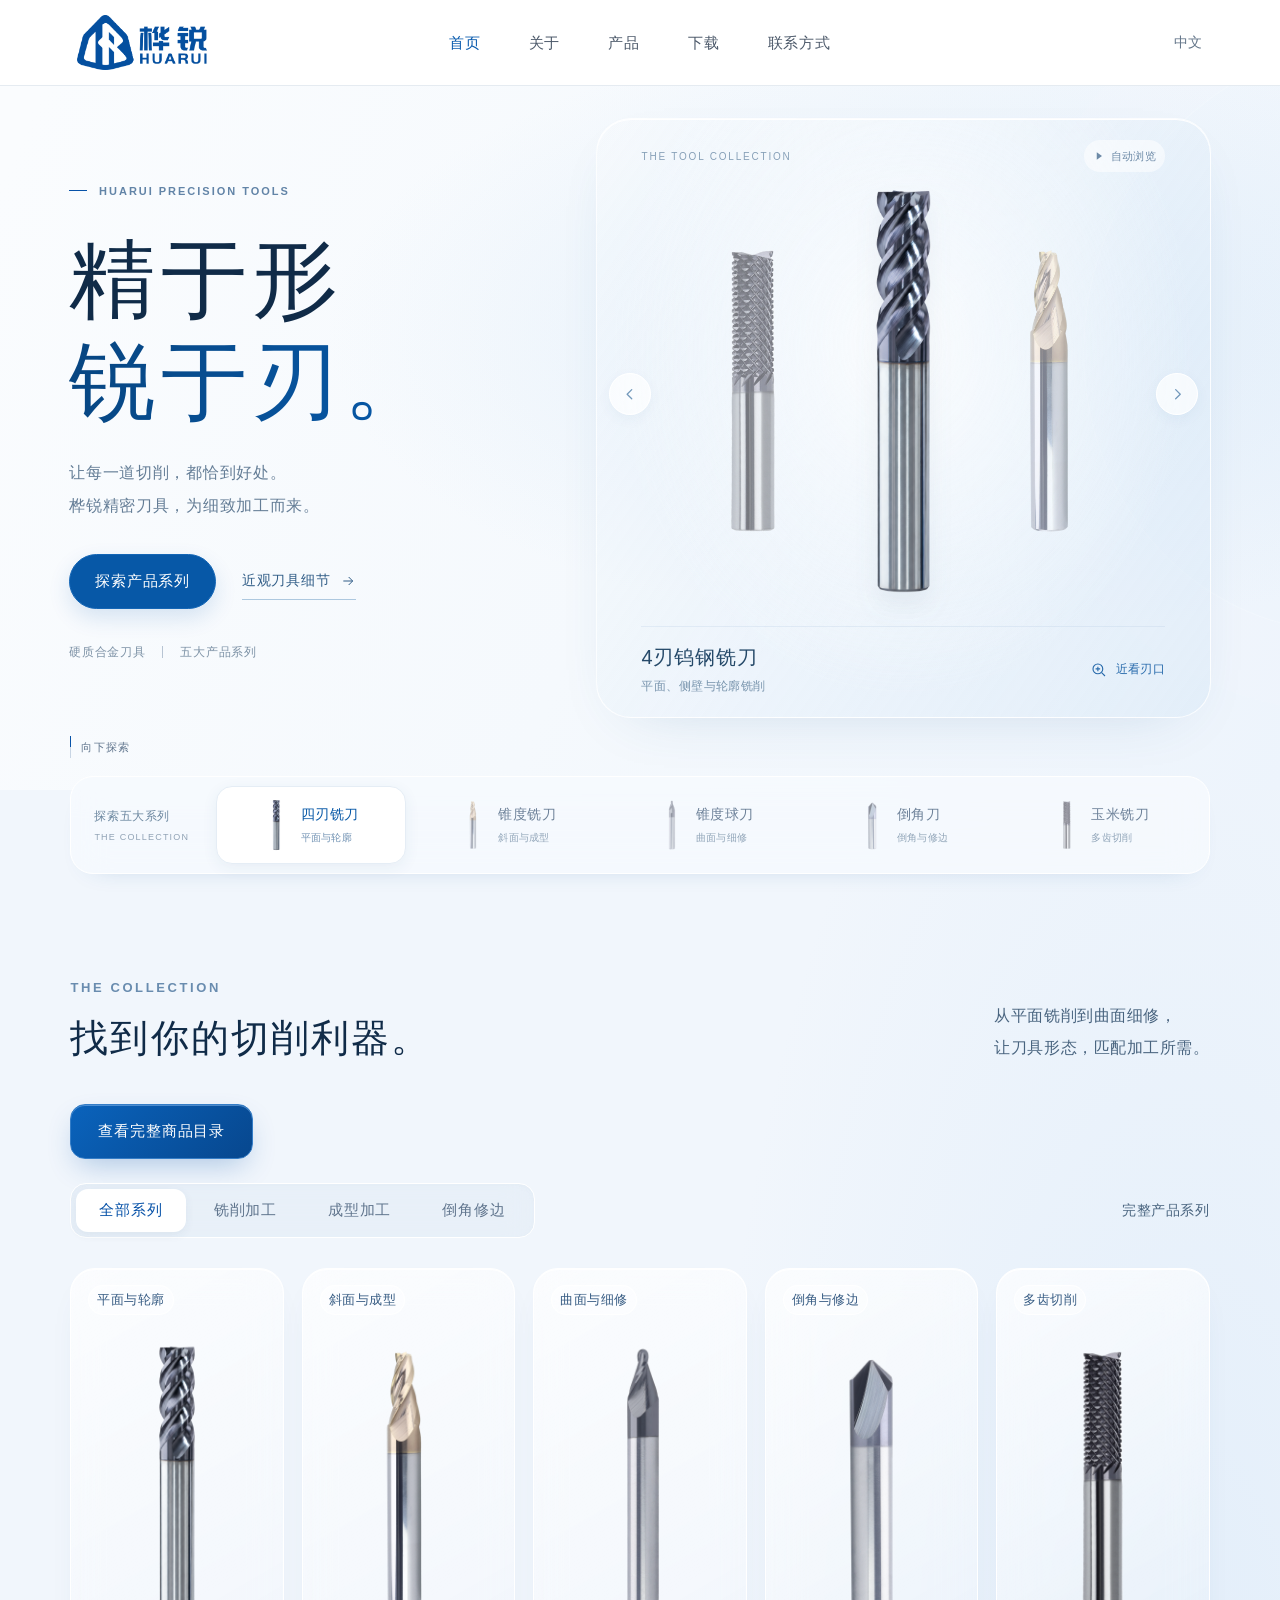
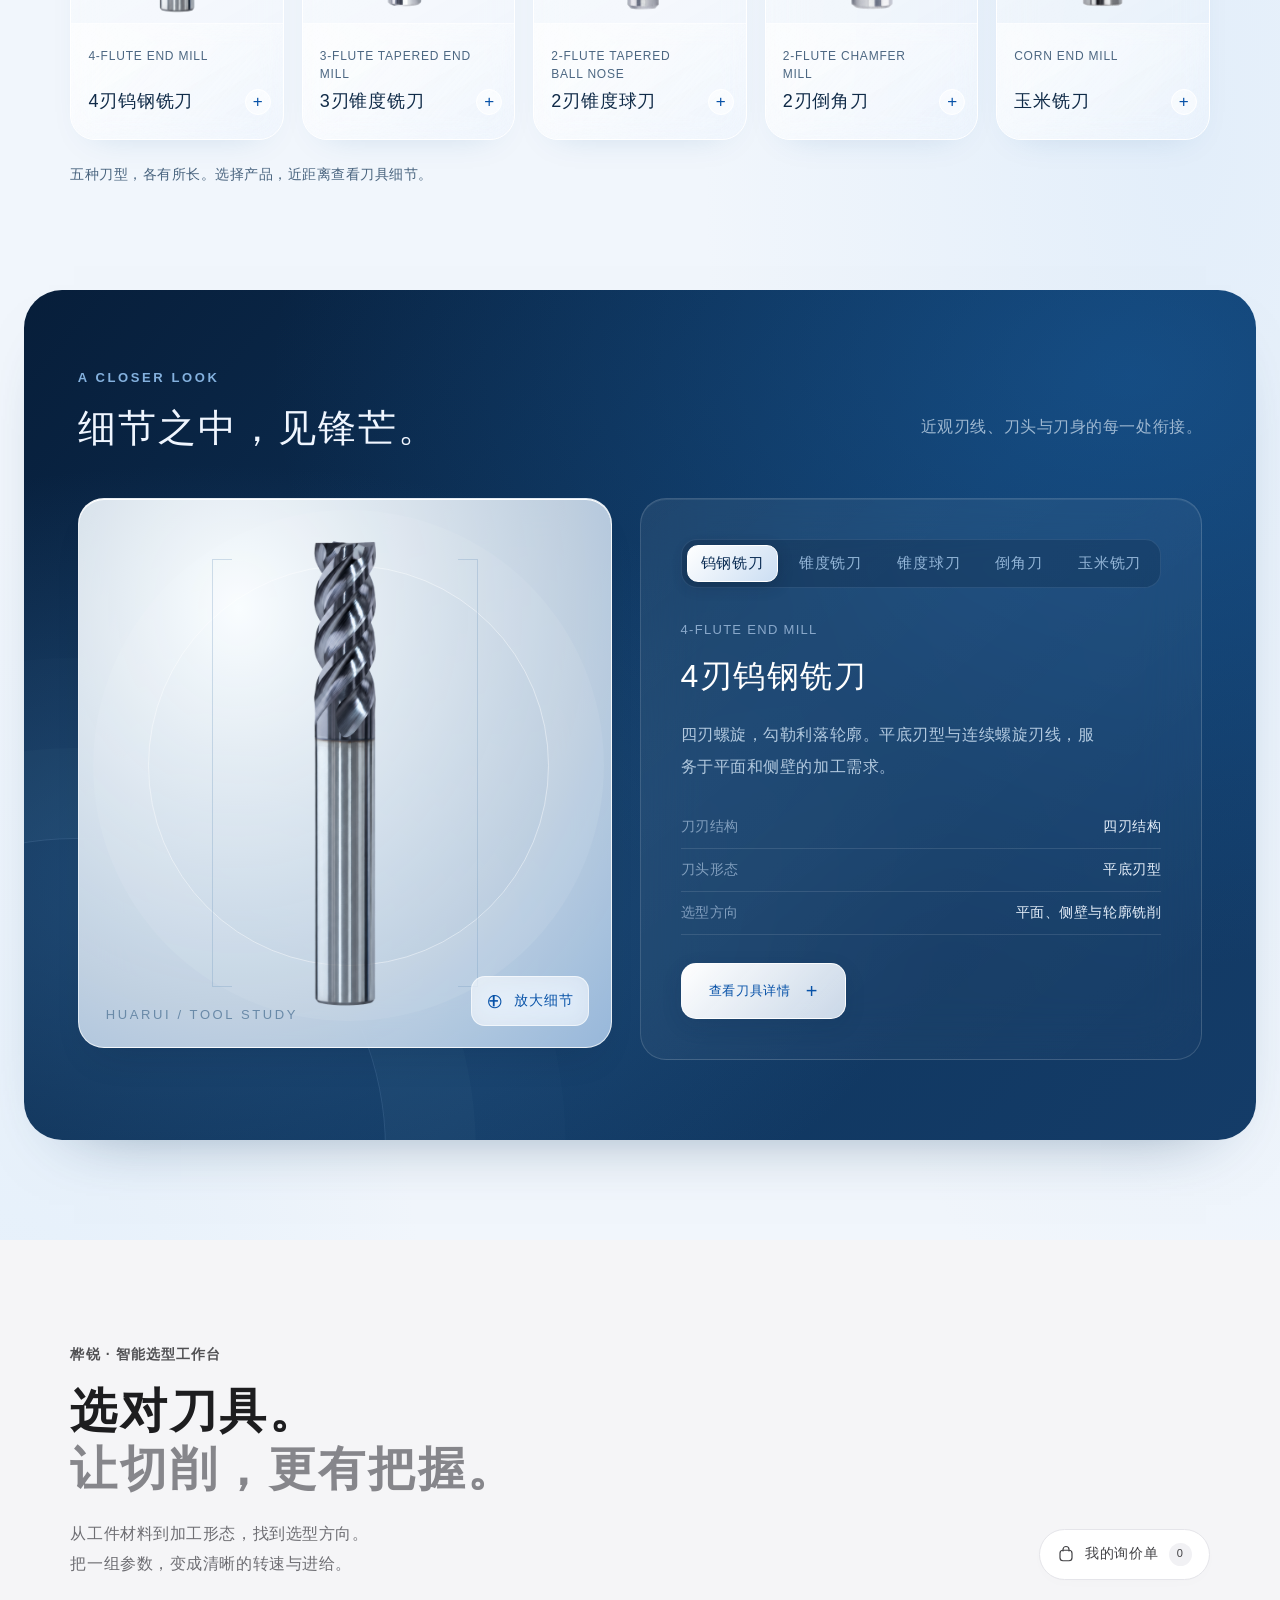
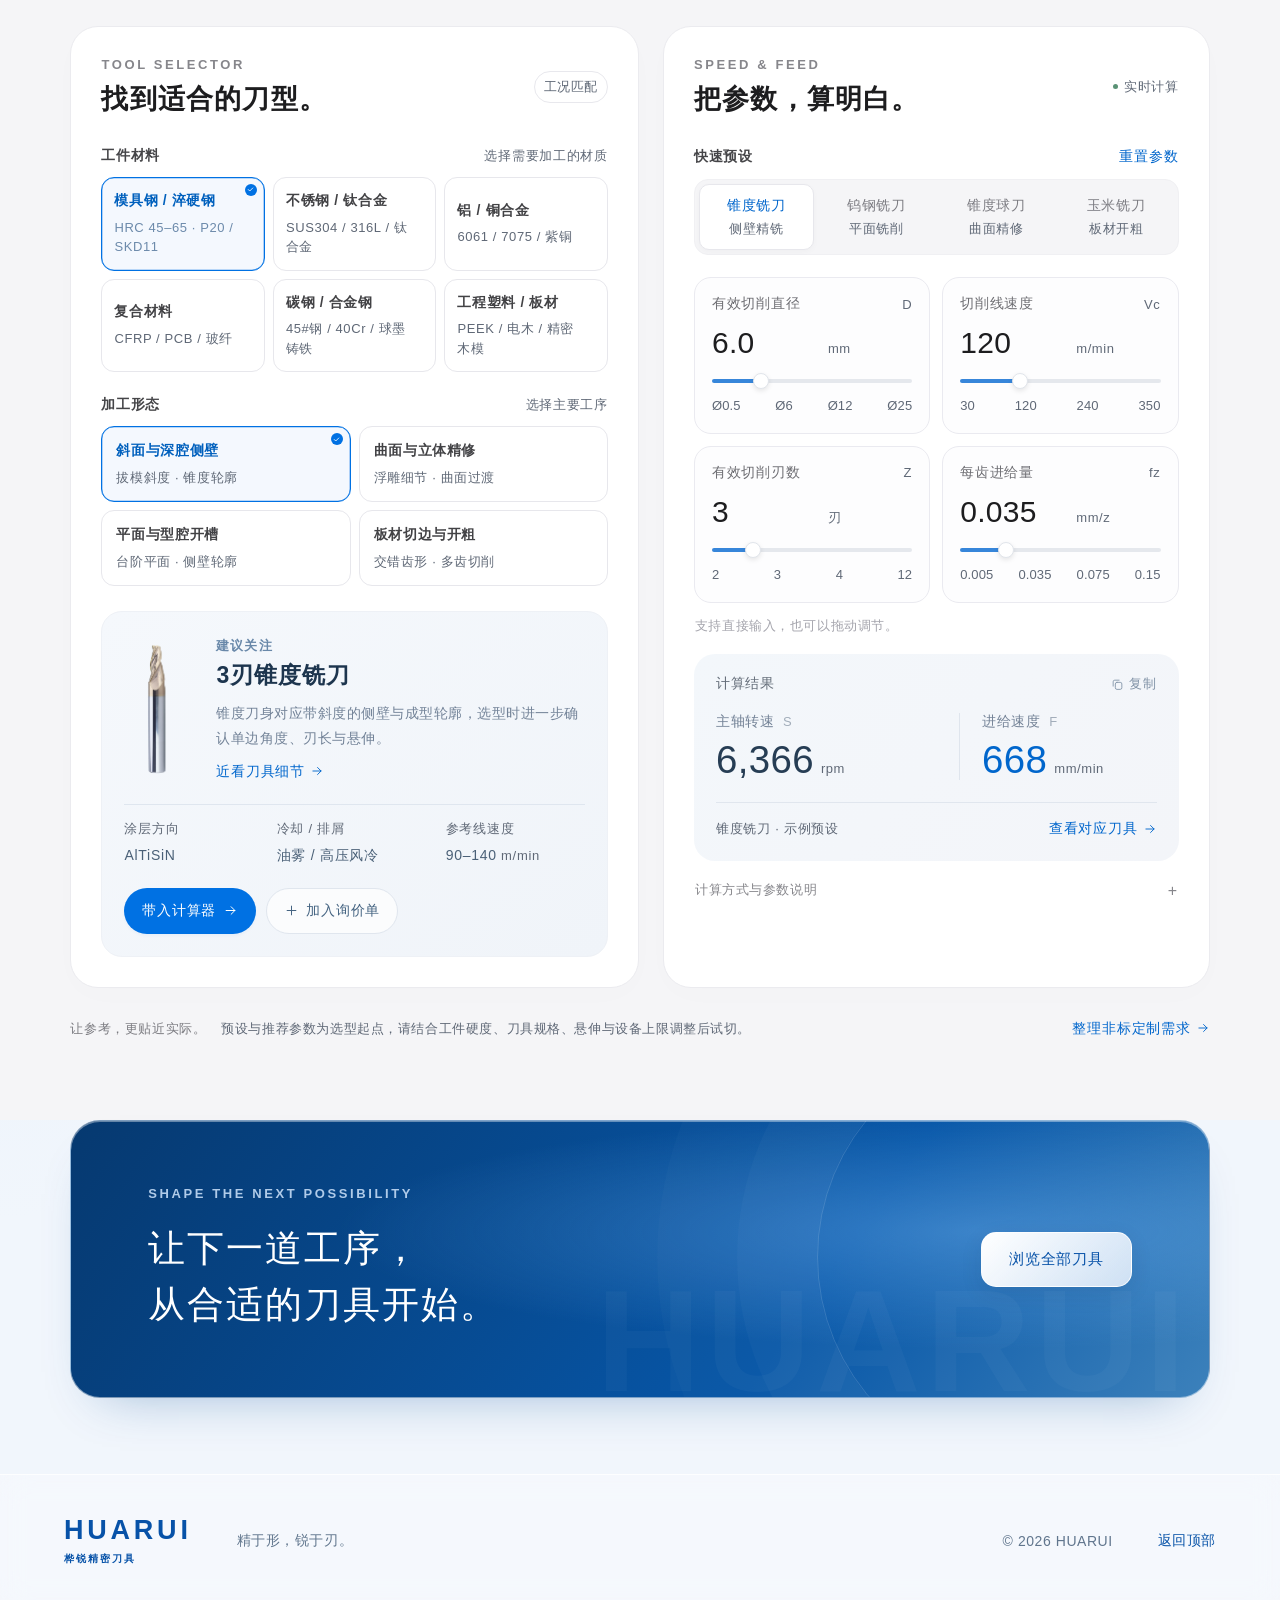
==== index.html @ 0bf03697 "Restore catalog navigation and use Huarui favicon" ====
<!doctype html>
<html lang="zh-CN">
<head>
<meta charset="UTF-8"><meta name="viewport" content="width=device-width,initial-scale=1">
<meta name="description" content="桦锐 HUARUI 精密刀具，探索4刃钨钢铣刀、3刃锥度铣刀、2刃锥度球刀、2刃倒角刀与玉米铣刀。">
<meta name="theme-color" content="#074e9e"><title>桦锐 HUARUI · 精于形，锐于刃</title>
<link rel="icon" type="image/svg+xml" href="assets/huarui-mark.svg">
<link rel="stylesheet" href="styles.css">
<link rel="stylesheet" href="glass.css">
<link rel="stylesheet" href="workbench.css">
<link rel="stylesheet" href="interaction.css">
<link rel="stylesheet" href="typography.css">
<link rel="stylesheet" href="hero-carousel.css">
<link rel="stylesheet" href="home-refinement.css">
</head>
<body>
<div class="reading-progress" aria-hidden="true"></div>
<a class="skip" href="#products">跳至产品系列</a>
<header class="header"><div class="header-inner"><a class="brand" href="#top" aria-label="桦锐首页"><img src="assets/logo.png" alt="桦锐 HUARUI"></a><nav class="main-navigation" id="main-navigation" aria-label="主导航"><div class="nav-item"><a class="nav-link active" href="#top">首页</a></div><div class="nav-item has-mega"><a class="nav-link" href="#precision" aria-expanded="false" aria-controls="mega-about">关于</a><div class="mega-panel" id="mega-about" inert><div class="mega-clip"><div class="mega-inner"><div class="mega-preview"><img class="mega-logo" src="assets/logo.png" alt="桦锐 HUARUI"></div><div class="mega-links"><a href="#top">公司介绍</a><a href="#precision">生产实力</a><a href="#selection">品质理念</a></div></div></div></div></div><div class="nav-item has-mega"><a class="nav-link" href="#products" aria-expanded="false" aria-controls="mega-products">产品</a><div class="mega-panel" id="mega-products" inert><div class="mega-clip"><div class="mega-inner"><div class="mega-preview"><div class="mega-tool"><img src="assets/44.png" alt="4刃钨钢铣刀"></div><div class="mega-tool secondary"><img src="assets/55.png" alt="3刃锥度铣刀"></div></div><div class="mega-links"><a href="catalog/index.html">全部商品与规格</a><a href="#product-card-0">4刃钨钢铣刀</a><a href="#product-card-1">3刃锥度铣刀</a><a href="#product-card-2">2刃锥度球刀</a><a href="#product-card-3">2刃倒角刀</a><a href="#product-card-4">玉米铣刀</a><a href="#selection">智能选型与参数计算</a></div></div></div></div></div><div class="nav-item"><a class="nav-link" href="#selection">下载</a></div><div class="nav-item"><a class="nav-link" href="#selection">联系方式</a></div></nav><span class="nav-language">中文</span><button class="menu-button" aria-label="打开导航" aria-controls="main-navigation" aria-expanded="false">菜单</button></div></header>
<main id="top">
<section class="hero">
<div class="hero-copy"><div class="eyebrow"><span></span> HUARUI PRECISION TOOLS</div><h1>精于形<span>锐于刃。</span></h1><p>让每一道切削，都恰到好处。<br>桦锐精密刀具，为细致加工而来。</p><div class="hero-actions"><a class="button primary" href="#products">探索产品系列</a><button type="button" class="hero-current-open">近观刀具细节 <svg viewBox="0 0 24 24" fill="none" stroke="currentColor" stroke-width="1.5"><path d="M5 12h14m-6-6 6 6-6 6"/></svg></button></div><div class="hero-meta"><span>硬质合金刀具</span><i></i><span>五大产品系列</span></div></div>
<div class="hero-visual" aria-label="桦锐刀具实物展示"><div class="hero-stage-heading"><span>THE TOOL COLLECTION</span><button class="hero-auto" type="button" aria-pressed="false" aria-label="开启自动浏览刀具"><svg viewBox="0 0 16 16" fill="currentColor" aria-hidden="true"><path d="m5 3 7 5-7 5z"/></svg><span>自动浏览</span></button></div><div class="glass-orbit" aria-hidden="true"></div><div class="precision-ring ring-one"></div><div class="precision-ring ring-two"></div><div class="axis"></div><span class="visual-label">ENGINEERED FOR THE DETAIL</span><button type="button" class="hero-arrow hero-arrow-prev" aria-label="上一把刀具" aria-controls="hero-carousel-track"><svg viewBox="0 0 24 24" fill="none" stroke="currentColor" stroke-width="1.7" stroke-linecap="round" stroke-linejoin="round" aria-hidden="true"><path d="m14 6-6 6 6 6"/></svg></button><div class="hero-carousel-track" id="hero-carousel-track"><button type="button" class="carousel-tool" data-slot="left" data-index="4"><img src="assets/33.png" alt="玉米铣刀实拍" draggable="false"></button><button type="button" class="carousel-tool" data-slot="center" data-index="0"><img src="assets/44.png" alt="4刃钨钢铣刀实拍" draggable="false"></button><button type="button" class="carousel-tool" data-slot="right" data-index="1"><img src="assets/55.png" alt="3刃锥度铣刀实拍" draggable="false"></button></div><button type="button" class="hero-arrow hero-arrow-next" aria-label="下一把刀具" aria-controls="hero-carousel-track"><svg viewBox="0 0 24 24" fill="none" stroke="currentColor" stroke-width="1.7" stroke-linecap="round" stroke-linejoin="round" aria-hidden="true"><path d="m10 6 6 6-6 6"/></svg></button><p class="hero-carousel-status" aria-live="polite" aria-atomic="true"></p><div class="hero-info"><div><h2 class="hero-info-name">4刃钨钢铣刀</h2><p class="hero-info-purpose">平面、侧壁与轮廓铣削</p></div><button type="button" class="hero-inspect" aria-label="放大查看当前刀具刃口"><svg viewBox="0 0 24 24" fill="none" stroke="currentColor" stroke-width="1.5" aria-hidden="true"><circle cx="10.5" cy="10.5" r="6.5"/><path d="m15.5 15.5 4.5 4.5M7.5 10.5h6m-3-3v6"/></svg>近看刃口</button></div></div>
<a class="scroll-cue" href="#products"><span class="scroll-line"></span> 向下探索</a>
</section>
<div class="category-strip hero-dock" role="group" aria-label="切换首屏刀具"><span class="dock-label">探索五大系列<small>THE COLLECTION</small></span><button data-hero="0" aria-pressed="true">四刃铣刀</button><button data-hero="1" aria-pressed="false">锥度铣刀</button><button data-hero="2" aria-pressed="false">锥度球刀</button><button data-hero="3" aria-pressed="false">倒角刀</button><button data-hero="4" aria-pressed="false">玉米铣刀</button></div>
<section class="section products" id="products"><div class="section-heading"><div><div class="eyebrow">THE COLLECTION</div><h2>找到你的切削利器。</h2></div><p>从平面铣削到曲面细修，<br>让刀具形态，匹配加工所需。</p></div><a class="button primary" href="catalog/index.html">查看完整商品目录</a><div id="collection" style="margin-top:24px"></div></section>
<div id="lower-content"></div>
</main>
<footer><a class="footer-brand" href="#top">HUARUI<span>桦锐精密刀具</span></a><p>精于形，锐于刃。</p><span>© <span id="year">2026</span> HUARUI</span><a href="#top">返回顶部</a></footer>
<dialog id="product-dialog" aria-labelledby="dialog-title"></dialog>
<script src="app.js"></script>
<script src="workbench.js"></script>
<script src="glass.js"></script>
<script src="home-refinement.js"></script>
</body></html>
---- styles.css ----
@charset "UTF-8";
:root{--blue:#074e9e;--ink:#14253a;--muted:#68778b;--line:#dbe3ed;--pale:#f1f5fa;--ease:cubic-bezier(.22,1,.36,1)}
*{box-sizing:border-box}html{scroll-behavior:smooth;scroll-padding-top:100px}body{margin:0;color:var(--ink);background:#fff;font-family:Arial,"Microsoft YaHei","PingFang SC",sans-serif;font-size:16px;-webkit-font-smoothing:antialiased}button,a{-webkit-tap-highlight-color:transparent}a{color:inherit;text-decoration:none}button{font:inherit;cursor:pointer}button:focus-visible,a:focus-visible{outline:3px solid #458ddd;outline-offset:5px}button:disabled{cursor:default}img{display:block}button{color:inherit}::selection{background:#074e9e;color:white}.skip{position:fixed;top:-100px;z-index:90;padding:15px;background:white}.skip:focus{top:0}.header{height:96px;display:flex;align-items:center;justify-content:space-between;padding:0 5%;border-bottom:1px solid var(--line);background:#ffffffed;backdrop-filter:blur(18px);position:sticky;top:0;z-index:30}.brand img{width:128px;height:auto}.header nav{display:flex;gap:42px;height:100%;align-items:center}.header nav a{font-size:14px;color:#536176;position:relative;padding:36px 0}.header nav a:hover,.header nav .active{color:var(--blue)}.header nav .active:after{content:"";height:3px;background:var(--blue);position:absolute;bottom:0;left:0;right:0}.nav-cta{border:1px solid var(--blue);color:var(--blue);padding:13px 21px;font-size:14px;display:flex;gap:36px;align-items:center;transition:background .3s,color .3s}.nav-cta:hover{background:var(--blue);color:#fff}.tiny-cross{font-size:20px;font-weight:400;line-height:1}.menu-button{display:none}.hero{position:relative;min-height:650px;height:min(750px,calc(100svh - 96px));display:grid;grid-template-columns:46% 54%;overflow:hidden;background:linear-gradient(105deg,#fafcff 0%,#f2f6fb 58%,#e5edf7 100%)}.hero-copy{align-self:center;padding:0 0 55px 11%;z-index:2}.eyebrow{font-size:12px;letter-spacing:2px;font-weight:600;color:var(--blue);display:flex;gap:12px;align-items:center}.eyebrow>span{width:23px;height:1px;background:var(--blue)}h1{font-size:clamp(60px,5.6vw,86px);line-height:1.22;font-weight:500;margin:34px 0 26px}h1 span{display:block;color:var(--blue)}.hero-copy>p{font-size:17px;line-height:1.9;color:var(--muted)}.hero-actions{display:flex;gap:28px;align-items:center;margin-top:33px}.button{display:inline-flex;align-items:center;justify-content:center;border:1px solid transparent;padding:17px 27px;font-size:14px;transition:background .3s,transform .3s;gap:15px}.button:hover{transform:translateY(-2px)}.primary{background:var(--blue);color:white}.primary:hover{background:#063f80}.text-link{font-size:14px;display:inline-flex;gap:22px;align-items:center}.hero-meta{font-size:12px;letter-spacing:1px;display:flex;gap:17px;align-items:center;color:#79869a;margin-top:49px}.hero-meta i{width:1px;height:12px;background:#b7c4d3}.hero-visual{position:relative;display:flex;align-items:center;justify-content:center;isolation:isolate}.precision-ring{position:absolute;width:560px;height:560px;border:1px solid #c3d2e663;border-radius:50%;top:50%;left:50%;transform:translate(-50%,-52%)}.ring-two{width:420px;height:420px;border-style:dashed;opacity:.8}.axis{width:1px;background:#c5d3e666;position:absolute;top:9%;bottom:15%;left:50%}.visual-label{position:absolute;right:9%;top:46px;font-size:10px;letter-spacing:2.4px;color:#8495a9;writing-mode:vertical-rl}.tool-stage{height:100%;width:100%;position:relative;transform:rotate(17deg);mix-blend-mode:multiply}.hero-tool{position:absolute;left:50%;overflow:hidden;mix-blend-mode:multiply;transition:translate .8s var(--ease);filter:saturate(.6) contrast(1.06);will-change:translate}.hero-tool img{height:100%;width:auto;position:absolute;left:50%;transform:translateX(-50%)}.tool-center{height:93%;width:145px;top:0;transform:translateX(-50%);z-index:3}.tool-left{height:73%;width:105px;top:15%;transform:translateX(-193%);opacity:.9}.tool-right{height:71%;width:103px;top:20%;transform:translateX(89%);opacity:.88}.hero-visual:hover .tool-center{translate:0 -10px}.hero-visual:hover .tool-left{translate:0 7px}.visual-caption{position:absolute;bottom:42px;left:8%;right:7%;display:flex;gap:15px;align-items:center}.crosshair{font-size:32px;color:var(--blue);font-weight:200}.visual-caption div{font-size:13px}.visual-caption small{display:block;margin-top:8px;font-size:9px;letter-spacing:1.5px;color:#7f8fa3}.visual-no{font-size:12px;margin-left:auto;color:#8092a7;font-family:monospace}.scroll-cue{position:absolute;bottom:35px;left:5%;display:flex;align-items:center;gap:14px;font-size:12px;color:var(--muted)}.scroll-line{width:1px;height:30px;background:linear-gradient(var(--blue) 50%,#c8d5e4 50%)}.category-strip{display:flex;align-items:center;justify-content:space-between;gap:16px;padding:25px 5%;border-bottom:1px solid var(--line)}.category-strip>span{font-size:12px;color:var(--muted)}.category-strip p{font-size:14px;margin:0}.category-strip b{color:#c1ccd9;font-weight:400}.strip-end{letter-spacing:1px;font-size:10px!important}.section{padding:95px 5%}.section-heading{display:flex;justify-content:space-between;align-items:flex-end;margin-bottom:40px}.section-heading h2{font-size:36px;font-weight:500;margin:18px 0 0}.section-heading>p{font-size:14px;line-height:1.9;color:var(--muted);margin:0}footer{padding:40px 5%;display:flex;align-items:center;gap:45px;background:#f8fafc;border-top:1px solid var(--line);font-size:12px;color:var(--muted)}.footer-brand{font-size:27px;letter-spacing:3px;color:var(--blue);font-weight:700}.footer-brand span{font-size:10px;display:block;letter-spacing:2px;margin-top:6px}footer>span{margin-left:auto}footer>a:last-child{color:var(--blue)}
@media(min-width:1600px){.hero{height:790px}.hero-copy{padding-left:14%}.hero-tool.tool-center{width:160px}.tool-left{width:120px}.tool-right{width:120px}}
@media(max-width:1000px){.header nav{gap:23px}.hero{grid-template-columns:48% 52%;min-height:640px}.hero-copy{padding-left:10%}.hero-actions{gap:18px}.hero-actions .text-link{gap:9px}.hero-tool.tool-center{height:80%;top:7%;width:115px}.tool-left{height:63%;top:18%;width:85px;transform:translateX(-175%)}.tool-right{height:62%;top:23%;width:85px;transform:translateX(77%)}.strip-end{display:none}.precision-ring{width:430px;height:430px}.ring-two{width:310px;height:310px}h1{font-size:64px}}
@media(max-width:700px){html{scroll-padding-top:80px}.header{height:76px;padding:0 6%}.brand img{width:103px}.header nav{display:none;position:absolute;top:76px;left:0;right:0;background:#fff;flex-direction:column;gap:0;height:auto;padding:15px 0;border-bottom:1px solid var(--line)}.header nav.open{display:flex}.header nav a{padding:16px}.nav-cta{margin-left:auto;margin-right:18px;padding:10px 13px;font-size:12px;gap:20px}.menu-button{display:block;border:0;background:none;padding:10px 0;font-size:12px}.hero{height:auto;min-height:0;grid-template-columns:1fr}.hero-copy{padding:50px 7% 0}.eyebrow{font-size:10px;letter-spacing:1.5px}h1{font-size:60px;line-height:1.15;margin:25px 0 20px;}.hero-copy>p{font-size:15px}.hero-actions{margin-top:25px}.button{padding:15px 23px}.hero-meta{display:none}.hero-visual{height:460px;margin-top:10px}.tool-center{height:96%!important;top:0!important;width:105px!important}.tool-left{height:77%!important;top:12%!important;width:80px!important}.tool-right{height:74%!important;top:18%!important;width:80px!important}.precision-ring{width:340px;height:340px}.ring-two{width:245px;height:245px}.visual-label{font-size:9px;right:6%;top:30px}.visual-caption{bottom:16px;left:7%;right:7%}.visual-caption div{font-size:11px}.scroll-cue{display:none}.category-strip{overflow-x:auto;white-space:nowrap;justify-content:flex-start;gap:20px;padding:22px 6%}.category-strip>span:first-child{display:none}.category-strip p{font-size:12px}.section{padding:62px 6%}.section-heading{display:block}.section-heading h2{font-size:29px}.section-heading>p{margin-top:20px;font-size:14px}footer{padding:30px 6%;gap:25px;flex-wrap:wrap}footer>p{margin-left:auto}footer>span{margin-left:0}footer>a:last-child{margin-left:auto}}
.collection-toolbar{display:flex;align-items:center;justify-content:space-between;margin-bottom:25px;border-bottom:1px solid var(--line)}.filters{display:flex;gap:30px}.filter{border:0;background:none;padding:14px 0 18px;color:var(--muted);position:relative;font-size:14px}.filter.active{color:var(--blue)}.filter.active:after{content:"";position:absolute;bottom:-1px;height:2px;left:0;right:0;background:var(--blue)}.filter small{font-size:10px;margin-left:6px}.collection-count{font-size:12px;color:var(--muted)}.product-grid{display:grid;grid-template-columns:repeat(5,1fr);gap:14px}.product-card{padding:0;text-align:left;border:1px solid transparent;background:#f4f6f9;min-width:0;position:relative;overflow:hidden;transition:border .35s,background .35s,transform .5s var(--ease)}.product-card[hidden]{display:none}.product-card:hover{background:#eaf1f9;border-color:#b9cde4;transform:translateY(-6px)}.card-top{display:flex;justify-content:space-between;gap:8px;padding:18px 16px;font-size:11px;color:#7d8999}.card-top>span:first-child{font-family:monospace;color:var(--blue)}.card-photo{height:258px;position:relative;mix-blend-mode:multiply;overflow:hidden}.card-photo img{position:absolute;height:100%;width:auto;left:50%;transform:translateX(-50%);filter:saturate(.65) contrast(1.04);transition:transform .7s var(--ease)}.product-card:hover .card-photo img{transform:translateX(-50%) scale(1.04)}.card-bottom{padding:26px 15px 23px;position:relative}.card-bottom small{display:block;font-size:9px;letter-spacing:.7px;color:#8491a3;white-space:normal;min-height:22px}.card-bottom h3{font-size:16px;font-weight:500;margin:5px 20px 0 0}.card-open{position:absolute;right:15px;bottom:24px;font-size:19px;color:var(--blue)}.collection-note{font-size:12px;color:var(--muted);margin:25px 0 0}.precision-section{background:#092b53;color:#fff;padding:72px 5% 80px}.precision-top{display:flex;align-items:flex-end;justify-content:space-between;margin-bottom:40px}.precision-top .eyebrow{color:#8bb1da}.precision-top h2{font-size:36px;font-weight:500;margin:18px 0 0}.precision-top>p{font-size:14px;color:#a0b6ce}.spotlight{display:grid;grid-template-columns:1fr 1fr;gap:8%;align-items:center}.spotlight-image{height:540px;position:relative;background:radial-gradient(ellipse at center,#fff 0%,#edf2f8 100%);overflow:hidden}.spotlight-image>img{height:92%;width:auto;position:absolute;left:50%;top:4%;transform:translateX(-50%);mix-blend-mode:multiply;filter:saturate(.65) contrast(1.04)}.image-index{position:absolute;left:27px;top:25px;color:#738398;font:12px monospace;z-index:2}.image-caption{position:absolute;left:27px;bottom:25px;color:#8b9aaf;font-size:9px;letter-spacing:1.6px}.spec-line{position:absolute;top:11%;bottom:11%;width:20px;border-top:1px solid #bbcbdb;border-bottom:1px solid #bbcbdb}.spec-left{left:25%;border-left:1px solid #bbcbdb}.spec-right{right:25%;border-right:1px solid #bbcbdb}.zoom-button{position:absolute;bottom:21px;right:22px;border:0;background:transparent;font-size:12px;color:var(--blue);z-index:3}.zoom-button>span{font-size:22px;margin-right:6px;vertical-align:middle}.spotlight-tabs{display:flex;gap:16px;margin-bottom:35px}.spotlight-tabs button{border:1px solid #3e5b7b;background:transparent;color:#91abc7;width:45px;height:42px;font:12px monospace;transition:.3s}.spotlight-tabs button:hover,.spotlight-tabs button.active{color:#092b53;background:white;border-color:white}.product-en{color:#8aa9cb;font-size:11px;letter-spacing:1.2px}.spotlight-copy h3{font-size:34px;font-weight:500;margin:17px 0 20px}.spotlight-copy p{color:#aabed4;font-size:15px;line-height:1.9;max-width:420px}.spotlight-copy dl{margin:30px 0}.spotlight-copy dl>div{display:flex;gap:24px;justify-content:space-between;border-bottom:1px solid #315071;padding:14px 0;font-size:13px;max-width:430px}.spotlight-copy dt{color:#829fbe}.spotlight-copy dd{margin:0;text-align:right}.light{background:white;color:var(--blue);border:0}.light:hover{background:#e6effa}.selection-layout{display:grid;grid-template-columns:.9fr 1.1fr;gap:7%;margin-top:40px}.selection-options{display:grid;gap:10px}.selection-options>button{text-align:left;display:flex;align-items:center;gap:24px;padding:25px;border:1px solid var(--line);background:#fff;transition:.3s}.selection-options>button.active{background:var(--blue);color:white;border-color:var(--blue)}.selection-options>button:hover:not(.active){background:#f1f5fa}.selection-options>button>span{font:12px monospace;opacity:.6}.selection-options>button div{font-size:18px}.selection-options>button small{display:block;margin-top:10px;font-size:12px;opacity:.6}.selection-options>button b{margin-left:auto;font-size:22px;font-weight:400}.recommendation{background:#f5f7fa;padding:25px 30px;min-height:340px}.recommend-label{font-size:12px;color:#7b8da1;display:flex;justify-content:space-between;padding-bottom:12px;border-bottom:1px solid var(--line)}.recommend-label>span{font-family:monospace}.recommend-item{border:0;border-bottom:1px solid var(--line);background:none;width:100%;display:flex;align-items:center;gap:25px;text-align:left;padding:12px 0}.recommend-item:last-child{border-bottom:0}.recommend-photo{height:110px;width:50px;position:relative;overflow:hidden;mix-blend-mode:multiply;flex-shrink:0}.recommend-photo img{height:100%;position:absolute;left:50%;transform:translateX(-50%);filter:saturate(.6)}.recommend-item small{font-size:9px;letter-spacing:.5px;color:var(--muted)}.recommend-item h3{font-size:17px;font-weight:500;margin:10px 0}.recommend-item p{font-size:12px;color:var(--muted);margin:0}.recommend-item>span{margin-left:auto;font-size:23px;color:var(--blue)}.selection-reminder{border-top:1px solid var(--line);margin-top:35px;display:flex;gap:25px;align-items:baseline;padding-top:22px;font-size:12px}.selection-reminder>span{white-space:nowrap;color:var(--blue)}.selection-reminder p{color:var(--muted);line-height:1.8;margin:0}.closing{margin:0 5% 70px;padding:65px 6%;background:var(--blue);color:white;display:flex;align-items:center;justify-content:space-between;position:relative;overflow:hidden}.closing .eyebrow{color:#b0cbe9}.closing h2{font-size:36px;line-height:1.5;font-weight:500;position:relative;z-index:2;margin:20px 0 0}.closing>.button{position:relative;z-index:2}.closing-word{position:absolute;font-size:145px;line-height:1;font-weight:700;bottom:-17px;right:18px;color:#ffffff09;pointer-events:none}.modal-open{overflow:hidden}dialog{padding:0;border:0;width:min(920px,92vw);max-height:90svh;color:var(--ink);overflow:auto;box-shadow:0 30px 100px #00142955}dialog[open]{display:grid;grid-template-columns:45% 55%;animation:dialog-in .3s var(--ease)}dialog::backdrop{background:#06162bbf;backdrop-filter:blur(8px)}.dialog-close{position:absolute;z-index:3;right:15px;top:13px;background:#fff;border:1px solid var(--line);width:36px;height:36px;font-size:24px}.dialog-photo{position:relative;height:600px;background:#f0f4f9;overflow:hidden}.dialog-photo img{position:absolute;height:90%;width:auto;left:50%;top:4%;transform:translateX(-50%);mix-blend-mode:multiply;filter:saturate(.65) contrast(1.04);transition:height .7s var(--ease),top .7s var(--ease)}.dialog-photo.zoomed img{height:175%;top:0}.dialog-zoom{position:absolute;bottom:25px;left:50%;transform:translateX(-50%);border:1px solid #b0c3da;background:#ffffffe8;padding:10px 18px;white-space:nowrap;color:var(--blue);font-size:12px}.dialog-copy{padding:65px 42px 36px}.dialog-copy h2{font-size:30px;font-weight:500;margin:20px 0 12px}.dialog-copy>small{font-size:10px;letter-spacing:1px;color:var(--muted)}.dialog-copy>p{font-size:14px;color:var(--muted);line-height:1.9;margin-top:25px}.dialog-copy ul{list-style:none;padding:0;margin:25px 0}.dialog-copy li{font-size:14px;padding:12px 0;border-bottom:1px solid var(--line)}.dialog-copy li:before{content:'+';color:var(--blue);margin-right:15px}.dialog-note{font-size:12px;color:#8190a3;line-height:1.8;margin:24px 0}.dialog-copy .button{font-size:13px}@keyframes dialog-in{from{opacity:0;transform:translateY(18px)}to{opacity:1;transform:translateY(0)}}
@media(min-width:1600px){.card-photo{height:340px}.card-bottom{padding:26px 20px}.card-bottom h3{font-size:19px}}
@media(max-width:1000px){.product-grid{gap:8px}.card-top{padding:14px 10px;font-size:10px}.card-photo{height:225px}.card-bottom{padding:20px 10px}.card-bottom h3{font-size:14px}.card-open{right:10px;bottom:20px}.card-bottom small{font-size:8px;letter-spacing:0;min-height:24px}.spotlight{gap:6%}.spotlight-image{height:500px}.spotlight-copy h3{font-size:28px}.spotlight-tabs{gap:9px}.spotlight-tabs button{width:40px}.selection-layout{gap:4%}.recommendation{padding:22px}.recommend-item{gap:16px}.recommend-item h3{font-size:15px}.closing h2{font-size:32px}}
@media(max-width:700px){.collection-toolbar{align-items:flex-start}.filters{gap:20px;width:100%;overflow-x:auto;white-space:nowrap}.filter{font-size:12px}.collection-count{display:none}.product-grid{grid-template-columns:repeat(2,1fr);gap:12px}.card-photo{height:238px}.card-top{font-size:10px;padding:15px 12px}.card-bottom{padding:20px 12px}.card-bottom h3{font-size:15px}.card-bottom small{font-size:8px;letter-spacing:.3px;min-height:18px}.card-open{right:12px}.collection-note{font-size:11px;line-height:1.8}.precision-section{padding:55px 6%}.precision-top{display:block;margin-bottom:28px}.precision-top h2{font-size:29px}.precision-top>p{font-size:13px;line-height:1.8;margin-top:20px}.spotlight{grid-template-columns:1fr;gap:32px}.spotlight-image{height:440px}.spotlight-tabs{margin-bottom:27px;gap:14px}.spotlight-copy h3{font-size:29px}.spotlight-copy p{font-size:14px}.spotlight-copy dl>div{font-size:12px}.selection-layout{grid-template-columns:1fr;gap:25px;margin-top:25px}.selection-options>button{padding:20px}.selection-options>button div{font-size:16px}.recommendation{min-height:0}.selection-reminder{gap:15px;font-size:11px}.closing{margin:0 6% 45px;padding:40px 8%;display:block}.closing h2{font-size:28px}.closing .button{margin-top:27px}.closing-word{font-size:88px;bottom:0;right:10px}.closing .eyebrow{font-size:9px;letter-spacing:1px}dialog[open]{grid-template-columns:1fr;width:90vw;max-height:90svh}.dialog-photo{height:340px}.dialog-copy{padding:30px 25px}.dialog-copy h2{font-size:25px}.dialog-close{position:sticky;grid-column:1;height:36px;justify-self:end;margin-bottom:-36px;top:10px;right:10px;margin-right:10px}.dialog-photo{grid-row:2}.dialog-copy{grid-row:3}.dialog-photo.zoomed img{height:190%}.dialog-copy>p{margin-top:18px}.dialog-copy ul{margin:18px 0}}
@media(prefers-reduced-motion:reduce){html{scroll-behavior:auto}*,*:before,*:after{animation:none!important;transition:none!important}}
---- glass.css ----
/* Frosted optical surfaces, original product photography. */
:root{--blue:#0752a8;--ink:#102b48;--muted:#60758d;--line:#ccdbe9;--glass:rgba(255,255,255,.57);--glass-edge:rgba(255,255,255,.88);--glass-shadow:0 18px 55px -30px #194f8645, inset 0 1px 0 #fff;--ease:cubic-bezier(.22,1,.36,1)}
body{background:radial-gradient(ellipse at 93% 36%,#b9d7f442,transparent 29%),radial-gradient(ellipse at 0% 68%,#c3dff75c,transparent 25%),#f1f6fc}
.reading-progress{height:2px;background:linear-gradient(90deg,#0053ab,#64a9f0);position:fixed;top:0;left:0;width:100%;transform:scaleX(0);transform-origin:left;z-index:100;pointer-events:none}
.header{position:fixed;inset:20px 4% auto;height:76px;border:1px solid #ffffffd9;border-radius:23px;padding:0 25px;background:#f8fbff9e;backdrop-filter:blur(26px) saturate(160%);-webkit-backdrop-filter:blur(26px) saturate(160%);box-shadow:0 10px 45px -25px #235b985e,inset 0 1px 0 #fff;transition:height .45s var(--ease),background .4s,box-shadow .4s,top .45s var(--ease)}
.header.is-scrolled{top:12px;height:66px;background:#f8fbffcf;box-shadow:0 10px 40px -20px #11376566}
.brand{mix-blend-mode:multiply}.brand img{width:115px}.header nav{gap:8px;height:auto;padding:4px;border-radius:30px;background:#ffffff3b;border:1px solid #ffffff58}.header nav a{padding:11px 19px;border-radius:24px;font-size:13px;transition:background .35s,color .35s,box-shadow .35s}.header nav a:hover{background:#ffffff75}.header nav a.active{background:#fff;color:var(--blue);box-shadow:0 4px 14px #204f8310}.header nav a.active:after{display:none}
.nav-cta{border:1px solid #fff;background:linear-gradient(140deg,#ffffffdf,#ffffff70);border-radius:16px;padding:12px 19px;gap:23px;box-shadow:0 6px 18px #20558412}.nav-cta:hover{border-color:#3682cd;background:#0752a8;box-shadow:0 9px 23px #0752a831}
.hero{padding-top:105px;min-height:810px;height:min(940px,100svh);grid-template-columns:45% 55%;background:radial-gradient(ellipse at 80% 36%,#95c4f870 0,transparent 40%),radial-gradient(ellipse at 25% 70%,#fff 0,transparent 45%),linear-gradient(120deg,#eef5ff,#eff6fc 45%,#dcebfaff);overflow:hidden}
.hero:before{content:'';position:absolute;inset:0;background:linear-gradient(90deg,transparent calc(50% - .5px),#3778b807 50%,transparent calc(50% + .5px));background-size:120px 100%;pointer-events:none}
.hero:after{content:'';position:absolute;right:-12%;top:17%;width:43%;height:75%;border-radius:50%;border:1px solid #ffffff70;box-shadow:0 0 0 80px #ffffff12,0 0 0 160px #ffffff10;transform:rotate(20deg);pointer-events:none}
.hero-copy{padding:0 0 78px 12%;position:relative}.hero-copy>.eyebrow{display:inline-flex;padding:10px 15px;border-radius:25px;border:1px solid #fff;background:#ffffff6b;backdrop-filter:blur(12px);box-shadow:0 3px 20px #1a4f8905;font-size:10px;letter-spacing:2px}.hero-copy>.eyebrow>span{width:18px}
h1{font-size:clamp(64px,6.15vw,100px);font-weight:500;line-height:1.17;margin:32px 0 27px}h1 span{background:linear-gradient(110deg,#033c79 5%,#0661b9 52%,#78aada 90%);background-clip:text;-webkit-background-clip:text;color:transparent}.hero-copy>p{font-size:16px;line-height:2;color:#66809a}.hero-actions{margin-top:34px;gap:25px}.button{border-radius:15px;position:relative;isolation:isolate;overflow:hidden;transition:transform .45s var(--ease),box-shadow .45s,background .3s}.primary{background:linear-gradient(135deg,#0a63bc,#07478e);border:1px solid #347dc7;box-shadow:0 12px 30px -8px #0752a850,inset 0 1px 0 #8bbbee85}.primary:hover{background:linear-gradient(135deg,#1776d3,#07478e);box-shadow:0 16px 32px -7px #0752a865;transform:translateY(-3px)}.button:after{content:'';position:absolute;inset:0;transform:translateX(-130%) skewX(-25deg);background:linear-gradient(90deg,transparent,#fff3,transparent);transition:transform .8s var(--ease);z-index:-1}.button:hover:after{transform:translateX(130%) skewX(-25deg)}.text-link{color:#355b81;font-size:13px}.text-link .tiny-cross{transition:transform .4s}.text-link:hover .tiny-cross{transform:rotate(90deg)}.hero-meta{margin-top:40px;color:#758ba1;font-size:12px}
.hero-visual{margin:30px 7% 120px 0;min-height:520px;z-index:2;isolation:isolate}
.hero-visual:before{content:'';position:absolute;inset:8% 5% 4%;border:1px solid #ffffffc9;border-radius:38px;background:linear-gradient(140deg,#ffffff7a,#ffffff1c 54%,#ffffff5c);box-shadow:inset 0 1px 0 #fff,0 30px 65px -35px #2f64985c;backdrop-filter:blur(14px);transform:rotate(-5deg);pointer-events:none}
.glass-orbit{position:absolute;width:65%;aspect-ratio:1;top:17%;left:18%;border-radius:50%;background:radial-gradient(circle at 38% 30%,#fff7,#98c8f422 60%,#6eaff330);box-shadow:inset 1px 1px 3px #fff9,inset -1px -1px 2px #98bfeb22,0 35px 60px -32px #3b76b124;pointer-events:none}
.precision-ring{width:90%;height:auto;aspect-ratio:1;top:52%;border-color:#faffff9c}.ring-two{width:66%;border:1px solid #fff5;top:51%}.axis{display:none}.visual-label{top:10%;right:3%;font-size:9px;letter-spacing:2px;color:#6d8ba8}.tool-stage{z-index:1;transform:translate(var(--drift-x,0px),var(--drift-y,0px)) rotate(18deg);transition:transform 1s var(--ease);height:106%}.hero-tool{filter:saturate(.55) contrast(1.07)}.tool-center{height:96%;width:156px;top:-2%;transform:translateX(-50%)}.tool-left{height:71%;width:105px;top:16%;transform:translateX(-196%);opacity:.64}.tool-right{height:67%;width:107px;top:26%;transform:translateX(92%);opacity:.6}.hero-visual:hover .tool-center{translate:0 -5px}.hero-visual:hover .tool-left{translate:0 4px}
.specimen-tag{display:flex;align-items:center;gap:14px;text-align:left;position:absolute;left:-1%;bottom:10%;z-index:5;min-width:255px;padding:18px 20px;border-radius:21px;border:1px solid #ffffffed;background:linear-gradient(140deg,#ffffffb8,#f1f7ff94);backdrop-filter:blur(22px) saturate(150%);-webkit-backdrop-filter:blur(22px) saturate(150%);box-shadow:0 18px 40px -20px #21568560,inset 0 1px 1px #fff;transition:transform .5s var(--ease),box-shadow .4s}
.specimen-tag:hover{transform:translateY(-5px);box-shadow:0 25px 45px -20px #21568570}.specimen-symbol{font-size:31px;color:var(--blue);font-weight:400}.specimen-text{display:grid;gap:9px}.specimen-text small{font-size:9px;letter-spacing:1.4px;color:#748da6}.specimen-text strong{font-size:16px;font-weight:500}.tag-plus{margin-left:20px;background:#fff8;border:1px solid #fffd;width:27px;height:27px;border-radius:50%;display:grid;place-items:center;color:var(--blue)}
.visual-caption{left:14%;right:4%;bottom:-7%;gap:12px;color:#51718f}.visual-caption small{color:#8198ad}.crosshair{font-size:25px}.visual-caption div{font-size:12px}.visual-no{color:#6587a8}.scroll-cue{bottom:58px;left:5.5%;font-size:11px;letter-spacing:2px}
.hero-dock{position:relative;z-index:5;margin:-34px 5% 0;padding:14px 20px;border:1px solid #fff;border-radius:25px;background:#ffffff8c;backdrop-filter:blur(26px) saturate(140%);-webkit-backdrop-filter:blur(26px) saturate(140%);box-shadow:var(--glass-shadow);gap:10px}
.hero-dock .dock-label{font-size:13px;color:#55718d;padding:0 20px 0 10px;flex-shrink:0}.dock-label small{display:block;font-size:9px;letter-spacing:1.2px;margin-top:6px;color:#90a2b5}.hero-dock button{position:relative;flex:1;white-space:nowrap;background:transparent;border:1px solid transparent;border-radius:16px;display:flex;gap:13px;align-items:center;justify-content:center;padding:20px 10px;color:#6d8199;font-size:14px;transition:background .4s,box-shadow .4s,color .4s,transform .4s}.hero-dock button span{font:10px monospace;color:#7e96b0}.hero-dock button:hover{background:#ffffffa8;transform:translateY(-2px)}.hero-dock button[aria-pressed=true]{background:#fff;border-color:#e4eef8;box-shadow:0 5px 20px #1d588915;color:var(--blue)}.hero-dock button[aria-pressed=true] span{color:#1266b5}
.section{padding:106px 5.5%}.section-heading h2,.precision-top h2{font-size:38px;}.section-heading .eyebrow{font-size:10px;color:#698caf;letter-spacing:2px}.section-heading>p{line-height:2;color:#788da2}.collection-toolbar{border:0;margin:0 0 30px}.filters{gap:5px;background:#dde9f470;border:1px solid #fff;border-radius:16px;padding:5px;backdrop-filter:blur(15px);box-shadow:inset 0 2px 5px #a5bbce12}.filter{padding:12px 23px;font-size:13px;transition:background .4s,box-shadow .4s;border-radius:12px}.filter.active{background:#fff;box-shadow:0 3px 10px #244d7412}.filter.active:after{display:none}.filter:hover{color:var(--blue)}.collection-count{font-family:monospace;color:#7b91a6}.product-grid{gap:18px}
.product-card{border:1px solid #fff;border-radius:25px;background:linear-gradient(150deg,#ffffffb3,#ffffff45 68%,#e4effd4d);backdrop-filter:blur(18px);box-shadow:inset 0 1px 0 white,0 14px 35px -25px #145c9640;transition:transform .65s var(--ease),box-shadow .6s,border-color .6s,background .6s}
.product-card:before{content:'';position:absolute;inset:0;pointer-events:none;background:radial-gradient(180px circle at var(--light-x,50%) var(--light-y,30%),#ffffffd4,transparent);opacity:0;transition:opacity .5s;z-index:0}.product-card:hover:before{opacity:1}.product-card:hover{transform:translateY(-10px);background:linear-gradient(150deg,#fff,#ffffff91 68%,#dcecfb82);box-shadow:0 30px 48px -25px #1c609d57,inset 0 1px 0 white;border-color:#fff}.card-top{position:relative;padding:20px 17px;color:#6985a1}.card-top>span:first-child{font-size:12px;opacity:.7}.card-top>span:last-child{border:1px solid #ffffffd9;background:#ffffff6b;border-radius:20px;padding:5px 8px;font-size:10px;margin-top:-4px}.card-photo{height:288px}.card-bottom{border-top:1px solid #fff9;background:linear-gradient(130deg,#ffffff91,#ffffff30);padding:23px 17px 25px;backdrop-filter:blur(10px)}.card-bottom small{color:#7690a9;line-height:1.5;font-size:9px;min-height:27px}.card-bottom h3{font-size:16px;font-weight:500;margin-top:6px}.card-open{width:26px;height:26px;display:grid;place-items:center;border-radius:50%;border:1px solid #fff;background:#fff8;right:12px;bottom:24px;font-size:17px;transition:background .4s,color .4s,transform .5s}.product-card:hover .card-open{background:var(--blue);color:#fff;transform:rotate(90deg)}.collection-note{margin-top:26px;color:#8197ad;font-size:12px}
.precision-section{position:relative;isolation:isolate;overflow:hidden;margin:0 24px;border-radius:38px;padding:80px 4.2%;background:radial-gradient(ellipse at 15% 70%,#3971a67a,transparent 50%),radial-gradient(ellipse at 90% 10%,#2072bf60,transparent 55%),linear-gradient(130deg,#071e3a,#0f365f 58%,#143c68);box-shadow:0 30px 70px -50px #0c365d99}
.precision-section:before{content:'';position:absolute;width:620px;height:620px;left:-260px;bottom:-320px;border:1px solid #b3d6ff22;border-radius:50%;box-shadow:0 0 0 90px #bddbff05,0 0 0 180px #bddbff03;z-index:-1}.precision-top{margin-bottom:44px}.precision-top h2{color:#f0f6ff}.precision-top .eyebrow{font-size:10px;letter-spacing:2px;color:#84b1de}.precision-top>p{color:#9db7d0;font-size:13px}.spotlight{gap:28px;align-items:stretch;grid-template-columns:1fr 1fr}.spotlight-image{height:550px;border-radius:26px;border:1px solid #ffffffae;background:radial-gradient(ellipse at 30% 20%,#f9fdff,#dde9f5d9 65%,#b8d6f6cc);box-shadow:inset 0 1px 0 #fff,0 20px 40px -20px #00152930;backdrop-filter:blur(25px)}.spotlight-image:before{content:'';position:absolute;width:75%;aspect-ratio:1;left:13%;top:12%;border-radius:50%;border:1px solid #fff7;box-shadow:0 0 0 55px #ffffff12}.spec-line{border-color:#7297bd4d}.image-index{background:#ffffff63;padding:8px 12px;border:1px solid #fff8;border-radius:10px;color:#577d9f;left:22px;top:22px}.image-caption{font-size:10px;color:#6a8aa8}.zoom-button{background:#ffffff82;border:1px solid #fff9;border-radius:14px;padding:9px 14px;backdrop-filter:blur(12px);transition:background .3s}.zoom-button:hover{background:#fff}.spotlight-copy{padding:40px;border:1px solid #ffffff26;border-radius:26px;background:linear-gradient(140deg,#ffffff12,#ffffff05);box-shadow:inset 0 1px 0 #ffffff15;backdrop-filter:blur(28px);display:flex;flex-direction:column;justify-content:center}.spotlight-tabs{gap:7px;margin-bottom:32px;background:#05182e38;padding:5px;border:1px solid #a8cff922;border-radius:16px;align-self:flex-start}.spotlight-tabs button{border-radius:11px;border:1px solid transparent;width:42px;height:37px;color:#94b6d8}.spotlight-tabs button.active{background:linear-gradient(135deg,#fff,#cbdef3);box-shadow:0 4px 15px #00182e3d}.spotlight-tabs button:not(.active):hover{background:#ffffff1f;color:#fff;border-color:#ffffff20}.spotlight-copy h3{font-size:32px;}.spotlight-copy p{color:#b2c9df;font-size:15px;line-height:2}.spotlight-copy dl{margin:23px 0 28px}.spotlight-copy dl>div{border-color:#ffffff1c;padding:12px 0;max-width:none}.spotlight-copy dd{color:#e5effa}.spotlight-copy .button{align-self:flex-start;font-size:13px}.light{border:1px solid #ffffffe0;background:linear-gradient(135deg,#fff,#e5effbdd);box-shadow:0 7px 22px #001e3d19}.light:hover{box-shadow:0 13px 27px #001e3d30}
.selection-layout{gap:26px;grid-template-columns:.85fr 1.15fr}.selection-options{gap:13px}.selection-options>button{padding:26px;border-radius:22px;background:#ffffff75;border:1px solid #fff;box-shadow:var(--glass-shadow);transition:background .5s,box-shadow .5s,transform .5s var(--ease)}.selection-options>button:hover:not(.active){transform:translateX(4px);background:#ffffffc2}.selection-options>button.active{background:linear-gradient(120deg,#0d61b4,#094887);border:1px solid #4c87bf;box-shadow:0 12px 24px -10px #12539052,inset 0 1px 0 #a6d0fa55}.selection-options>button b{border-radius:50%;width:29px;height:29px;display:grid;place-items:center;background:#ffffff16;font-size:18px}.selection-options>button small{opacity:.75}.recommendation{border:1px solid white;border-radius:25px;background:linear-gradient(135deg,#ffffffb0,#ffffff4d);box-shadow:var(--glass-shadow);backdrop-filter:blur(20px);padding:27px 32px}.recommend-label{border-color:#c8dced77}.recommend-item{border-color:#c8dced77;padding:16px 0}.recommend-item:hover>span{transform:rotate(90deg);background:var(--blue);color:#fff}.recommend-item>span{height:28px;width:28px;display:grid;place-items:center;border-radius:50%;background:#fff9;font-size:18px;transition:transform .4s,color .4s,background .4s}.recommend-item h3{font-size:18px}.recommend-item p{color:#7890a6;line-height:1.8}.selection-reminder{border-color:#cdddeb;font-size:12px}.closing{margin:0 5.5% 76px;padding:65px 6%;border-radius:30px;border:1px solid #ffffff7a;background:radial-gradient(ellipse at 80% 40%,#73b5f26b,transparent 50%),linear-gradient(125deg,#063970,#0756a7 65%,#3c81bb);box-shadow:inset 0 1px 0 #ffffff61,0 24px 50px -32px #0b4e946e}.closing:before{content:'';position:absolute;width:430px;height:430px;border-radius:50%;right:-40px;top:-80px;border:1px solid #ffffff24;box-shadow:0 0 0 80px #ffffff06,0 0 0 160px #ffffff04;pointer-events:none}.closing h2{font-size:37px;}.closing-word{color:#ffffff08}footer{background:#ffffff45;border-color:#ffffffc7;backdrop-filter:blur(15px);font-size:12px}
dialog{border-radius:28px;border:1px solid #ffffffce;background:#f4f9ffe8;backdrop-filter:blur(30px) saturate(140%);box-shadow:inset 0 1px 0 white,0 40px 100px #001c415c;scrollbar-width:thin}dialog::backdrop{background:#08244466;backdrop-filter:blur(18px) saturate(75%)}.dialog-close{border-radius:50%;background:#ffffffc9;border:1px solid white;box-shadow:0 4px 15px #123f6a12;transition:background .3s,transform .3s}.dialog-close:hover{transform:rotate(90deg);background:white}.dialog-photo{background:radial-gradient(ellipse at 20% 30%,#fff,#dfeaf6 80%)}.dialog-zoom{border:1px solid white;border-radius:25px;background:#ffffffb5;backdrop-filter:blur(15px);box-shadow:0 5px 20px #34639220;z-index:2}.dialog-note{padding:16px;border:1px solid white;border-radius:14px;background:#ffffff69;color:#6d829b}.dialog-copy>p{font-size:15px}.dialog-copy li{border-color:#d2e1ef}.dialog-photo img{pointer-events:none}.dialog-copy .button{font-size:14px}
.reveal-item{transition:opacity .85s var(--ease),translate .85s var(--ease)}.reveal-item.will-reveal{opacity:0;translate:0 25px}.reveal-item.is-visible{opacity:1;translate:0 0}.product-card{transition-delay:0s}
@media(min-width:1600px){.hero{height:960px}.hero-visual{margin-bottom:130px}.hero-copy{padding-left:14%}.card-photo{height:335px}.tool-center{width:170px}.spotlight-image{height:600px}}
@media(max-width:1100px){.header{inset:16px 3% auto;padding:0 18px}.header nav{gap:0}.header nav a{padding:10px 13px}.hero{grid-template-columns:45% 55%;min-height:780px}.hero-copy{padding-left:9%;padding-bottom:65px}h1{font-size:72px}.hero-copy>.eyebrow{font-size:9px;letter-spacing:1px}.hero-actions{gap:17px;flex-wrap:wrap}.hero-visual{margin-right:5%;margin-bottom:140px;margin-top:55px;min-height:480px}.tool-center{height:91%;width:130px;top:0}.tool-left{height:69%;width:90px;top:15%;transform:translateX(-180%)}.tool-right{height:65%;width:90px;top:26%;transform:translateX(82%)}.specimen-tag{min-width:220px;padding:16px;left:-4%;bottom:7%}.specimen-text strong{font-size:14px}.specimen-text small{font-size:8px}.specimen-tag .tag-plus{margin-left:5px}.visual-caption{bottom:-12%;left:8%}.hero-dock{margin-left:4%;margin-right:4%;padding:12px}.hero-dock .dock-label{padding:0 12px 0 6px;font-size:12px}.hero-dock button{font-size:12px;padding:17px 8px;gap:8px}.product-grid{gap:11px}.card-photo{height:252px}.card-top{padding:19px 12px}.card-top>span:last-child{font-size:9px;padding:4px 6px}.card-bottom{padding:20px 12px 23px}.card-bottom h3{font-size:14px}.card-bottom small{font-size:8px;min-height:29px}.card-open{right:9px;bottom:24px;width:22px;height:22px}.spotlight-copy{padding:27px}.spotlight-copy h3{font-size:28px}.spotlight-copy p{font-size:14px}.spotlight-image{height:530px}.spotlight-tabs button{width:37px}.section-heading h2,.precision-top h2{font-size:34px}}
@media(max-width:700px){html{scroll-padding-top:105px}.header{inset:12px 4% auto;height:64px;border-radius:20px;padding:0 16px}.header.is-scrolled{top:8px;height:60px}.brand img{width:98px}.header nav{top:73px;left:0;right:0;border:1px solid #fff;border-radius:20px;background:#f3f9fff2;backdrop-filter:blur(24px);box-shadow:0 20px 40px #1d4d761c;gap:4px;padding:12px}.header nav a{width:100%;text-align:center;padding:14px;font-size:14px}.nav-cta{font-size:11px;gap:12px;margin-right:17px;border-radius:12px;padding:10px 12px}.menu-button{font-size:12px;color:#43617e}.hero{height:auto;min-height:0;padding:115px 0 58px;grid-template-columns:1fr}.hero-copy{padding:0 7%;}.hero-copy>.eyebrow{font-size:9px;letter-spacing:1.2px;padding:8px 12px}h1{font-size:65px;line-height:1.12;margin:26px 0 22px}.hero-copy>p{font-size:14px;line-height:1.9}.hero-actions{gap:22px;margin-top:24px;flex-wrap:nowrap}.hero-actions .button{padding:16px 22px;font-size:13px}.text-link{font-size:12px;gap:13px}.hero-visual{height:470px;min-height:0;margin:32px 6% 50px;}.hero-visual:before{inset:8% 3% 4%;border-radius:30px;transform:rotate(-4deg)}.tool-stage{height:100%;transform:rotate(18deg)}.tool-center{height:95%!important;top:0!important;width:112px!important}.tool-left{height:71%!important;top:16%!important;width:82px!important;transform:translateX(-174%)}.tool-right{height:66%!important;top:27%!important;width:83px!important;transform:translateX(72%)}.precision-ring{width:93%;height:auto}.ring-two{width:70%}.specimen-tag{left:0;bottom:5%;min-width:220px;padding:15px;border-radius:18px;gap:10px}.specimen-text small{font-size:8px}.specimen-text strong{font-size:14px}.visual-caption{bottom:-9%;left:4%;right:3%;}.visual-caption div{font-size:11px}.visual-caption small{font-size:8px}.visual-label{top:9%;right:0;font-size:8px}.visual-no{font-size:10px}.hero-dock{margin:-45px 5% 0;padding:9px;border-radius:20px;gap:7px;overflow-x:auto;scrollbar-width:none;justify-content:flex-start}.hero-dock .dock-label{display:none}.hero-dock button{flex:0 0 auto;min-width:106px;padding:15px 12px;font-size:12px;border-radius:14px;gap:9px}.hero-dock button span{font-size:10px}.section{padding:70px 6%}.section-heading{margin-bottom:27px}.section-heading h2,.precision-top h2{font-size:29px;}.section-heading .eyebrow{font-size:9px}.section-heading>p{font-size:13px;margin-top:17px}.collection-toolbar{margin-bottom:22px}.filters{width:100%;gap:2px;padding:4px;border-radius:14px;overflow:visible}.filter{flex:1;padding:11px 6px;font-size:12px;white-space:nowrap;border-radius:10px}.filter small{font-size:9px;margin-left:2px}.product-grid{gap:13px}.product-card{border-radius:21px}.card-top{padding:17px 12px}.card-top>span:last-child{font-size:9px}.card-photo{height:249px}.card-bottom{padding:19px 12px 23px}.card-bottom h3{font-size:15px}.card-bottom small{font-size:8px;min-height:27px}.card-open{right:10px;bottom:23px}.collection-note{font-size:11px;line-height:1.8}.precision-section{margin:0 12px;padding:48px 5%;border-radius:28px}.precision-top{margin-bottom:28px}.precision-top>p{font-size:12px;line-height:1.9}.spotlight{grid-template-columns:1fr;gap:18px}.spotlight-image{height:445px;border-radius:23px}.spotlight-copy{padding:25px;border-radius:23px}.spotlight-tabs{margin-bottom:26px}.spotlight-copy h3{font-size:28px}.spotlight-copy p{font-size:14px}.spotlight-copy dl>div{font-size:12px}.image-caption{font-size:9px;left:21px}.image-index{left:19px;top:19px;font-size:11px}.zoom-button{font-size:11px;right:17px;bottom:18px}.selection-layout{grid-template-columns:1fr;gap:21px}.selection-options>button{padding:22px;border-radius:20px}.recommendation{padding:24px;border-radius:22px}.recommend-item{gap:18px}.recommend-item h3{font-size:17px}.recommend-item p{font-size:12px}.selection-reminder{font-size:11px}.closing{margin:0 6% 45px;padding:42px 8%;border-radius:24px}.closing h2{font-size:28px}.closing:before{right:-250px}footer{padding:30px 6%;gap:24px}dialog{border-radius:24px}.dialog-photo{height:360px}.dialog-copy{padding:27px 24px}.dialog-copy>p{font-size:14px}.dialog-close{margin-right:12px;top:12px}.dialog-photo.zoomed img{height:190%}}
@media(max-width:370px){h1{font-size:59px}.hero-actions{gap:15px}.hero-actions .button{padding:15px 17px}.text-link{font-size:11px}.card-top>span:last-child{font-size:8px}.card-bottom h3{font-size:13px}.spotlight-copy{padding:22px}.spotlight-tabs{gap:5px}.spotlight-tabs button{width:35px}.filter{font-size:11px}}
@media(prefers-reduced-motion:reduce){html{scroll-behavior:auto}.reveal-item.will-reveal{opacity:1;translate:0 0}.hero .tool-stage{transform:rotate(18deg)}*,*:before,*:after{animation:none!important;transition:none!important}}

/* Requested navigation and typography refinements */
.header,.header.is-scrolled{display:block;position:fixed;inset:0 0 auto;height:86px;margin:0;padding:0;border:0;border-bottom:1px solid #e5ebf1;border-radius:0;background:#fffffffa;box-shadow:none;backdrop-filter:none;overflow:visible;z-index:60}
.header-inner{height:100%;width:min(1440px,88%);margin:auto;display:grid;grid-template-columns:1fr auto 1fr;align-items:center;gap:30px}
.header .brand{justify-self:start}.header .brand img{width:130px;height:auto}
.header .main-navigation{display:flex;align-items:center;justify-content:center;justify-self:center;gap:28px;height:100%;padding:0;border:0;border-radius:0;background:none;box-shadow:none;position:static;overflow:visible;backdrop-filter:none}
.main-navigation .nav-item{position:static;height:100%;display:flex;align-items:center}
.header .main-navigation .nav-link{position:relative;display:flex;align-items:center;justify-content:center;padding:27px 10px;height:100%;border:0;border-radius:0;color:#4b5869;background:none;box-shadow:none;font-size:14px;line-height:2;text-decoration:none;white-space:nowrap;transition:color .3s}
.header .main-navigation .nav-link:after{content:'';position:absolute;bottom:18px;left:10px;right:10px;height:1.5px;background:#0759ad;transform:scaleX(0);transition:transform .35s var(--ease)}
.header .main-navigation .nav-link:hover,.header .main-navigation .nav-link.active,.header .main-navigation .nav-item.is-open>.nav-link{color:#0759ad;background:none;box-shadow:none;transform:none}
.header .main-navigation .nav-link.active:after,.header .main-navigation .nav-item.is-open>.nav-link:after{transform:scaleX(1)}
.nav-language{justify-self:end;color:#637589;font-size:13px}.header .menu-button{display:none}
.mega-panel{position:absolute;z-index:20;left:0;right:0;top:100%;display:grid;grid-template-rows:0fr;background:#f9fcfff7;backdrop-filter:blur(28px);visibility:hidden;opacity:0;box-shadow:0 30px 50px -35px #16345165;pointer-events:none;transition:grid-template-rows .55s var(--ease),opacity .35s,visibility 0s .55s}
.mega-clip{min-height:0;overflow:hidden}.mega-inner{width:min(1280px,88%);margin:auto;min-height:250px;padding:35px 0;display:grid;grid-template-columns:240px 1fr;gap:55px;transform:translateY(-12px);opacity:0;transition:transform .55s var(--ease),opacity .3s}
.nav-item.is-open .mega-panel{grid-template-rows:1fr;opacity:1;visibility:visible;pointer-events:auto;transition:grid-template-rows .55s var(--ease),opacity .35s,visibility 0s}
.nav-item.is-open .mega-inner{opacity:1;transform:translateY(0);transition:transform .55s var(--ease),opacity .4s .06s}
.mega-preview{display:flex;align-items:center;justify-content:center;gap:35px;border-right:1px solid #dce5ef;padding-right:40px}
.mega-logo{width:180px;mix-blend-mode:multiply}.mega-tool{height:155px;position:relative;width:40px;overflow:hidden;mix-blend-mode:multiply;transform:rotate(10deg)}.mega-tool.secondary{height:135px}.mega-tool img{height:100%;width:auto;max-width:none;position:absolute;left:50%;transform:translateX(-50%)}
.mega-links{display:grid;grid-template-columns:repeat(3,minmax(0,1fr));gap:15px 20px;align-content:center}
.header .main-navigation .mega-links a{display:flex;align-items:center;justify-content:flex-start;margin:0;padding:14px 19px;border:0;border-radius:6px;background:#eaf1f8;color:#163758;text-align:left;text-decoration:none;font-size:14px;line-height:1.8;box-shadow:none;transition:background .3s,color .3s}
.header .main-navigation .mega-links a:hover,.header .main-navigation .mega-links a:focus-visible{background:#dceafb;color:#0759ad}.header .main-navigation .mega-links a:after{display:none}
.hero-copy h1{letter-spacing:.055em}.hero-dock button{font-size:15px;letter-spacing:.045em}.hero-dock button span{display:none}.filter{font-size:14px}.card-top>span:first-child{font-size:11px}.spotlight-tabs button{width:auto;min-width:42px;padding:0 13px;font-family:inherit;font-size:12px;white-space:nowrap}.image-index{display:none}
@media(max-width:1100px){.header-inner{width:92%;gap:15px}.header .main-navigation{gap:14px}.header .main-navigation .nav-link{padding-inline:8px}.mega-inner{grid-template-columns:190px 1fr;gap:30px}.mega-preview{padding-right:25px}.mega-logo{width:155px}.hero-dock button{font-size:14px}.spotlight-tabs{flex-wrap:wrap}.spotlight-tabs button{padding:0 10px}}
@media(max-width:700px){.header,.header.is-scrolled{height:70px;inset:0 0 auto;border-radius:0}.header-inner{display:flex;width:90%;justify-content:space-between;gap:12px}.header .brand img{width:105px}.header .main-navigation{display:none;position:absolute;left:0;right:0;top:100%;height:auto;max-height:calc(100svh - 70px);overflow:auto;align-items:stretch;flex-direction:column;gap:0;padding:10px 5% 20px;border-radius:0;background:#f9fcfff7;box-shadow:0 20px 40px #1d4d761c;backdrop-filter:blur(24px)}.header .main-navigation.open{display:flex}.main-navigation .nav-item{height:auto;display:block}.header .main-navigation .nav-link{height:auto;justify-content:flex-start;padding:13px 0}.header .main-navigation .nav-link:after{display:none}.nav-language{margin-left:auto;margin-right:8px}.header .menu-button{display:block;background:none;border:0;padding:10px 0;color:#43617e}.mega-panel{position:static;display:none;grid-template-rows:1fr;opacity:1;visibility:visible;pointer-events:auto;box-shadow:none;backdrop-filter:none;background:none;transition:none}.nav-item.is-open>.mega-panel{display:block}.mega-inner{width:100%;min-height:0;display:block;margin:0;padding:0 0 15px;opacity:1;transform:none}.mega-preview{display:none}.mega-links{grid-template-columns:1fr 1fr;gap:8px}.header .main-navigation .mega-links a{padding:10px 12px;font-size:12px}.hero-dock button{font-size:13px;letter-spacing:0}.hero-copy h1{letter-spacing:.015em}.spotlight-tabs button{min-width:0;padding:0 8px;font-size:11px}}
---- workbench.css ----
/* A quiet, desktop-first workspace; all rules are scoped to the added feature. */
.tool-workbench{--wb-text:#1d1d1f;--wb-muted:#86868b;--wb-blue:#0066cc;--wb-surface:#f5f5f7;--wb-line:#e8e8ed;margin-top:100px;padding:106px 0 80px;background:var(--wb-surface);color:var(--wb-text);font-family:-apple-system,BlinkMacSystemFont,"Segoe UI","Microsoft YaHei","PingFang SC",sans-serif;scroll-margin-top:0}
.tool-workbench *,.wb-inquiry-dialog *{box-sizing:border-box}.tool-workbench button,.wb-inquiry-dialog button{font-family:inherit}.tool-workbench button{line-height:1.4}.tool-workbench button:focus-visible,.wb-inquiry-dialog button:focus-visible{outline:3px solid #0071e355;outline-offset:4px}.tool-workbench svg,.wb-inquiry-dialog svg{width:18px;height:18px;flex-shrink:0}.wb-shell{width:min(1440px,89%);margin:auto}
.wb-section-heading{display:flex;align-items:flex-end;justify-content:space-between;gap:40px;margin-bottom:46px}.wb-eyebrow{margin:0 0 18px;color:#515154;font-size:14px;font-weight:600;letter-spacing:.03em}.wb-section-heading h2{margin:0;font-size:clamp(40px,3.7vw,58px);line-height:1.22;font-weight:600;color:var(--wb-text)}.wb-section-heading h2 span{color:var(--wb-muted)}.wb-intro{margin:21px 0 0;color:#6e6e73;font-size:15px;line-height:1.9;letter-spacing:.01em}
.wb-inquiry-trigger{display:inline-flex;align-items:center;gap:10px;flex-shrink:0;align-self:flex-end;padding:13px 17px;border:1px solid #e5e5ea;border-radius:30px;background:#fff;color:#424245;font-size:13px;box-shadow:0 4px 12px #00000003;transition:box-shadow .25s,border-color .25s}.wb-inquiry-trigger:hover{border-color:#b8cde5;box-shadow:0 6px 18px #00000008}.wb-inquiry-trigger>span{display:grid;place-items:center;min-width:23px;height:23px;padding:0 5px;border-radius:50%;background:#f1f1f4;font-size:11px;font-variant-numeric:tabular-nums}
.wb-grid{display:grid;grid-template-columns:1.04fr 1fr;gap:24px;align-items:stretch}.wb-panel{min-width:0;background:#fff;padding:30px;border:1px solid #ebebef;border-radius:28px;box-shadow:0 8px 32px #00000003}.wb-panel-heading{display:flex;align-items:center;justify-content:space-between;gap:16px;margin:0 0 30px}.wb-kicker{font-size:10px;font-weight:600;letter-spacing:.14em;color:#86868b;margin:0 0 9px}.wb-panel-heading h3{font-size:27px;line-height:1.35;font-weight:600;margin:0;color:var(--wb-text)}.wb-small-label{font-size:10px;color:#8c8c91;border:1px solid #e8e8ed;padding:6px 9px;white-space:nowrap;border-radius:20px}.wb-live{font-size:11px;color:#86868b;white-space:nowrap;display:flex;align-items:center;gap:6px}.wb-live i{width:5px;height:5px;border-radius:50%;background:#5a9275}
.wb-group-heading{display:flex;align-items:center;justify-content:space-between;gap:10px;margin:0 0 12px}.wb-group-heading h4{font-size:13px;font-weight:600;margin:0;color:#454548}.wb-group-heading>span{font-size:11px;color:#929297}.wb-feature-heading{margin-top:24px}.wb-material-grid{display:grid;grid-template-columns:repeat(3,minmax(0,1fr));gap:8px}.wb-feature-grid{display:grid;grid-template-columns:repeat(2,minmax(0,1fr));gap:8px}
.wb-choice{position:relative;min-width:0;min-height:77px;display:flex;flex-direction:column;justify-content:center;align-items:flex-start;gap:7px;padding:13px 12px;text-align:left;border:1px solid #e7e7ec;background:#fff;border-radius:13px;transition:background .2s,border-color .2s,box-shadow .2s}.wb-choice:hover{background:#fafafd;border-color:#c3d2e2}.wb-choice strong{font-size:13px;line-height:1.4;font-weight:600;white-space:nowrap;color:#424245}.wb-choice small{font-size:11px;line-height:1.5;color:#929297}.wb-choice[aria-pressed=true]{background:#f4f8fe;border-color:#0071e3;box-shadow:inset 0 0 0 .3px #0071e3}.wb-choice[aria-pressed=true] strong{color:#0060bd}.wb-choice[aria-pressed=true] small{color:#6c8aab}.wb-choice-check{position:absolute;right:7px;top:6px;display:grid;place-items:center;width:12px;height:12px;border-radius:50%;background:#0071e3;color:white;opacity:0;transition:opacity .2s}.wb-choice-check svg{width:9px;height:9px;stroke-width:2.2}.wb-choice[aria-pressed=true] .wb-choice-check{opacity:1}.wb-feature-grid .wb-choice{padding:14px;min-height:76px}.wb-feature-grid .wb-choice strong{font-size:13px}.wb-feature-grid .wb-choice small{font-size:11px}
.wb-recommendation{padding:22px;margin-top:25px;border-radius:21px;background:linear-gradient(145deg,#f5f8fc,#f0f4f9);border:1px solid #eef1f6}.wb-recommend-main{display:flex;gap:22px;align-items:center;min-height:150px}.wb-tool-photo{position:relative;align-self:stretch;width:70px;flex-shrink:0;min-height:145px;overflow:hidden;mix-blend-mode:multiply}.wb-tool-photo img{position:absolute;height:145px;max-width:none;width:auto;top:50%;left:50%;transform:translate(-50%,-50%);filter:saturate(.8)}.wb-recommend-copy{min-width:0}.wb-recommend-label{font-size:10px;color:#6988a9;font-weight:600;letter-spacing:.08em;margin:0 0 6px}.wb-recommend-copy h4{font-size:23px;font-weight:600;line-height:1.3;margin:0 0 10px;color:#1d354e}.wb-recommend-copy>p:not(.wb-recommend-label){font-size:12.5px;line-height:1.9;color:#738398;margin:0 0 10px}.wb-link{display:inline-flex;align-items:center;gap:5px;white-space:nowrap;padding:0;border:0;border-radius:0;background:transparent;color:#0066cc;font-size:11px;text-decoration:none;line-height:1.5;box-shadow:none}.wb-link svg{width:14px;height:14px}.wb-link:hover{color:#0052a4;text-decoration:underline;text-underline-offset:4px}
.wb-match-specs{margin:20px 0 20px;padding:15px 0 0;border-top:1px solid #dfe6ef;display:grid;grid-template-columns:1fr 1.12fr 1fr;gap:13px}.wb-match-specs>div{min-width:0}.wb-match-specs dt{font-size:10px;color:#94a0b0;margin-bottom:6px}.wb-match-specs dd{font-size:12px;font-weight:500;line-height:1.7;margin:0;color:#4a6077}.wb-match-specs dd small{font-size:9px;white-space:nowrap;font-weight:400;color:#8494a7}.wb-match-actions{display:flex;gap:10px;align-items:center}
.wb-primary,.wb-secondary{display:inline-flex;align-items:center;justify-content:center;gap:7px;padding:12px 17px;border-radius:25px;border:1px solid transparent;white-space:nowrap;font-size:12px;font-weight:500;line-height:1.4;transition:background .2s,box-shadow .2s,color .2s}.wb-primary{background:#0071e3;color:#fff;box-shadow:0 2px 3px #0066cc0c}.wb-primary:hover{background:#0077ed;box-shadow:0 4px 12px #0071e31a}.wb-secondary{background:#ffffffb3;border-color:#e0e6ee;color:#456482}.wb-secondary:hover{background:#fff;border-color:#c7d6e7}.wb-primary svg,.wb-secondary svg{width:15px;height:15px}.wb-reset{font-size:11px;color:#0066cc;border:0;padding:0;background:none}.wb-reset:hover{text-decoration:underline;text-underline-offset:3px}
.wb-preset-grid{display:grid;grid-template-columns:repeat(4,minmax(0,1fr));gap:5px;padding:4px;background:#f5f5f7;border:1px solid #f0f0f3;border-radius:14px;margin-bottom:22px}.wb-preset-grid>button{display:flex;flex-direction:column;align-items:center;justify-content:center;gap:5px;padding:11px 3px;background:transparent;border:1px solid transparent;border-radius:10px;min-width:0;transition:background .2s,box-shadow .2s}.wb-preset-grid>button strong{font-size:11px;font-weight:500;color:#7c7c82;white-space:nowrap}.wb-preset-grid>button small{font-size:9px;color:#aaaab0;white-space:nowrap}.wb-preset-grid>button:hover{background:#ffffffb0}.wb-preset-grid>button[aria-pressed=true]{background:#fff;border-color:#e7e7ec;box-shadow:0 2px 6px #00000007}.wb-preset-grid>button[aria-pressed=true] strong{color:#0066cc}.wb-preset-grid>button[aria-pressed=true] small{color:#7c98b7}
.wb-fields{display:grid;grid-template-columns:repeat(2,minmax(0,1fr));gap:12px}.wb-field{min-width:0;border:1px solid #eaeaf0;border-radius:17px;padding:16px 17px;background:#fdfdfe;transition:border-color .2s,background .2s}.wb-field:focus-within{border-color:#9cbfe3;background:#fff}.wb-field.has-error{border-color:#c55247}.wb-field-heading{display:flex;justify-content:space-between;align-items:center;gap:8px}.wb-field-heading label{font-size:12px;line-height:1.4;font-weight:500;color:#6e6e73}.wb-field-heading>span{font-size:10px;color:#b4b4bb}.wb-number-line{display:flex;align-items:baseline;gap:6px;margin:10px 0 17px;min-width:0}.wb-number-line input{appearance:textfield;width:110px;min-width:0;max-width:75%;padding:0;background:transparent;border:0;border-radius:2px;outline:none;font-family:inherit;font-size:30px;font-weight:500;color:#1d1d1f;line-height:1.25;font-variant-numeric:tabular-nums}.wb-number-line input::-webkit-inner-spin-button,.wb-number-line input::-webkit-outer-spin-button{-webkit-appearance:none;margin:0}.wb-number-line>span{font-size:10px;color:#99999e;white-space:nowrap}.wb-number-line input[aria-invalid=true]{color:#b04439}
.tool-workbench input[type=range]{display:block;appearance:none;-webkit-appearance:none;width:100%;height:4px;border-radius:6px;background:linear-gradient(to right,#3786da 0%,#3786da var(--wb-progress,0%),#e5e8ed var(--wb-progress,0%),#e5e8ed 100%);padding:0;margin:0 0 12px;cursor:pointer;outline:none}.tool-workbench input[type=range]::-webkit-slider-thumb{appearance:none;-webkit-appearance:none;width:16px;height:16px;background:#fff;border:1px solid #e1e5eb;border-radius:50%;box-shadow:0 2px 5px #00000018}.tool-workbench input[type=range]::-moz-range-thumb{width:15px;height:15px;background:#fff;border:1px solid #e1e5eb;border-radius:50%;box-shadow:0 2px 5px #00000018}.tool-workbench input[type=range]:focus-visible{outline:3px solid #0071e340;outline-offset:6px}.wb-ticks{display:flex;justify-content:space-between;gap:3px}.wb-ticks button{padding:1px 0;background:none;border:0;font-size:9px;font-variant-numeric:tabular-nums;color:#a5a5ad;line-height:1.5}.wb-ticks button:hover{color:#0066cc}.wb-parameter-message{margin:13px 1px 18px;min-height:16px;font-size:10px;color:#a5a5ad;line-height:1.6}.wb-parameter-message.has-error{color:#b04439}
.wb-result{background:linear-gradient(135deg,#f3f7fb,#f3f5f9);border-radius:21px;padding:21px 22px}.wb-result-heading{display:flex;align-items:center;justify-content:space-between;color:#636c78;font-size:11px;margin-bottom:20px}.wb-icon-link{display:flex;align-items:center;gap:5px;background:none;border:0;padding:0;font-size:10px;color:#8092a6}.wb-icon-link:hover{color:#0066cc}.wb-icon-link svg{width:13px;height:13px}.wb-icon-link:disabled{opacity:.35}.wb-results-grid{display:grid;grid-template-columns:1.12fr 1fr;gap:22px}.wb-results-grid>div+div{border-left:1px solid #dfe5ed;padding-left:22px}.wb-results-grid p{font-size:12px;color:#738296;margin:0 0 10px}.wb-results-grid p>span{margin-left:4px;color:#a2adba;font-size:10px}.wb-result-value{display:flex;align-items:baseline;gap:7px;flex-wrap:wrap}.wb-result-value strong{font-size:clamp(30px,3vw,45px);font-weight:500;line-height:1;color:#263d54;font-variant-numeric:tabular-nums}.wb-result-value>span{font-size:10px;color:#93a1b2;white-space:nowrap}.wb-feed strong{color:#0066cc}.wb-result-footer{display:flex;align-items:center;justify-content:space-between;gap:10px;border-top:1px solid #e0e6ee;padding-top:16px;margin-top:22px}.wb-result-footer>span{font-size:9px;color:#93a1b2;line-height:1.6;max-width:65%}.wb-result-footer .wb-link{font-size:10px}
.wb-method{margin:17px 1px 0;color:#86868b;font-size:10px}.wb-method summary{display:flex;align-items:center;justify-content:space-between;cursor:pointer;list-style:none;line-height:1.6}.wb-method summary::-webkit-details-marker{display:none}.wb-method summary>span{font-size:16px;font-weight:300;transition:transform .2s}.wb-method[open] summary>span{transform:rotate(45deg)}.wb-method>div{padding-top:13px}.wb-method p{font-size:10px;line-height:1.9;margin:0 0 12px}.wb-method b{font-weight:500;color:#61768e}
.wb-footnote{display:flex;align-items:center;gap:15px;margin-top:29px;color:#a0a0a5;font-size:10px;line-height:1.8}.wb-footnote>span{flex-shrink:0;color:#7b7b80;font-size:11px;font-weight:500}.wb-footnote>p{margin:0}.wb-footnote .wb-link{margin-left:auto;font-size:11px}
.wb-feedback{position:fixed;z-index:120;bottom:27px;left:50%;max-width:min(90vw,700px);transform:translate(-50%,12px);opacity:0;pointer-events:none;padding:13px 21px;border-radius:28px;background:#ffffffed;border:1px solid #e1e6ed;box-shadow:0 8px 32px #00000016;backdrop-filter:blur(20px);font:12px/1.7 -apple-system,BlinkMacSystemFont,"Segoe UI","Microsoft YaHei",sans-serif;color:#3d536c;transition:transform .25s,opacity .25s}.wb-feedback.is-visible{transform:translate(-50%,0);opacity:1}
.wb-inquiry-dialog{width:min(820px,92vw);padding:0;max-height:90svh;border:1px solid #ffffffd9;border-radius:25px;background:#fff;color:#1d1d1f;box-shadow:0 40px 100px #15273c40;font-family:-apple-system,BlinkMacSystemFont,"Segoe UI","Microsoft YaHei",sans-serif;backdrop-filter:none}.wb-inquiry-dialog[open]{display:block}.wb-inquiry-dialog::backdrop{background:#1a2a3c66;backdrop-filter:blur(8px)}.wb-inquiry-head{display:flex;align-items:flex-start;justify-content:space-between;padding:30px 35px 23px;position:sticky;top:0;z-index:3;background:#ffffffed;border-bottom:1px solid #eeeef2;backdrop-filter:blur(16px)}.wb-inquiry-head h2{font-size:29px;font-weight:600;margin:0 0 10px;line-height:1.4}.wb-inquiry-head>div>p:last-child{font-size:11px;color:#929297;margin:0}.wb-close{display:grid;place-items:center;background:#f3f3f6;border:0;border-radius:50%;width:30px;height:30px;color:#77777d}.wb-close:hover{background:#e9e9ee;color:#333}.wb-close svg{width:16px;height:16px}.wb-inquiry-body{padding:0 35px 15px}.wb-inquiry-items{margin-bottom:23px}.wb-inquiry-item{display:flex;align-items:center;gap:20px;padding:21px 0;border-bottom:1px solid #efeff3}.wb-inquiry-photo{height:80px;width:42px;position:relative;overflow:hidden;mix-blend-mode:multiply;flex-shrink:0}.wb-inquiry-photo img{position:absolute;height:100%;width:auto;max-width:none;left:50%;transform:translateX(-50%)}.wb-inquiry-item-copy{flex:1;min-width:0}.wb-inquiry-item h3{font-size:16px;font-weight:500;margin:0 0 5px;line-height:1.5}.wb-inquiry-item p{font-size:11px;color:#86868b;line-height:1.6;margin:0 0 6px}.wb-inquiry-item small{display:block;font-size:10px;line-height:1.7;color:#a2a2a9}.wb-inquiry-item-copy>span{font-size:10px;line-height:1.7;color:#6084ab;display:block}.wb-remove{display:grid;place-items:center;background:none;border:0;padding:8px;color:#b1b1b8}.wb-remove:hover{color:#a94136;background:#fff5f4;border-radius:8px}.wb-remove svg{width:16px;height:16px}.wb-inquiry-empty{display:flex;flex-direction:column;align-items:center;justify-content:center;padding:33px 10px 25px;text-align:center;color:#90909a}.wb-inquiry-empty>svg{width:28px;height:28px;stroke-width:1.3;margin-bottom:15px;color:#a9b6c5}.wb-inquiry-empty>strong{font-size:15px;color:#6b6b73;font-weight:500}.wb-inquiry-empty p{font-size:11px;line-height:1.7;margin:10px 0}
.wb-inquiry-form{display:grid;grid-template-columns:1fr 1fr;gap:20px}.wb-inquiry-form label{display:block;font-size:11px;color:#67676d;margin-bottom:8px}.wb-inquiry-form label>span{font-size:10px;color:#b1b1b9;margin-left:6px}.wb-inquiry-form input,.wb-inquiry-form textarea{width:100%;font-family:inherit;font-size:12px;line-height:1.7;border:1px solid #e6e6ec;border-radius:11px;padding:11px 13px;outline:none;color:#44444c;background:#fbfbfd;resize:vertical;transition:border-color .2s}.wb-inquiry-form input:focus,.wb-inquiry-form textarea:focus{border-color:#71a6df;background:white}.wb-inquiry-form input::placeholder,.wb-inquiry-form textarea::placeholder{color:#b0b0b9}.wb-form-notes{grid-column:1/-1}.wb-inquiry-note{font-size:10px;line-height:1.8;margin:13px 0 0;color:#a2a2aa}.wb-inquiry-footer{padding:19px 35px 25px;display:flex;justify-content:flex-end;gap:10px;border-top:1px solid #efeff3;background:#ffffffed;backdrop-filter:blur(16px);position:sticky;bottom:0;z-index:3}.wb-inquiry-footer .wb-primary,.wb-inquiry-footer .wb-secondary{font-size:12px;padding:12px 19px}
@media(min-width:1600px){.wb-panel{padding:36px}.wb-choice{padding:15px;min-height:84px}.wb-choice strong{font-size:14px}.wb-choice small{font-size:11px}.wb-feature-grid .wb-choice{min-height:82px}.wb-recommendation{margin-top:28px;padding:25px}.wb-recommend-copy>p:not(.wb-recommend-label){font-size:13px}.wb-match-specs dd{font-size:12px}.wb-preset-grid>button strong{font-size:12px}.wb-preset-grid>button small{font-size:10px}.wb-field{padding:20px}.wb-number-line input{font-size:33px}.wb-number-line{margin:14px 0 20px}.wb-result{padding:24px}.wb-result-value strong{font-size:49px}.wb-result-heading{margin-bottom:24px}.wb-result-footer{margin-top:25px;padding-top:19px}.wb-panel-heading{margin-bottom:34px}.wb-group-heading h4{font-size:14px}.wb-group-heading>span{font-size:12px}}
@media(max-width:1050px){.wb-shell{width:92%}.wb-panel{padding:23px}.wb-grid{gap:16px}.wb-section-heading h2{font-size:41px}.wb-choice strong{font-size:10.5px}.wb-choice small{font-size:9px}.wb-choice{padding:11px 8px;min-height:77px}.wb-feature-grid .wb-choice{padding:12px 10px}.wb-feature-grid .wb-choice strong{font-size:11px}.wb-feature-grid .wb-choice small{font-size:10px}.wb-small-label{display:none}.wb-panel-heading h3{font-size:24px}.wb-recommendation{padding:17px}.wb-recommend-main{gap:14px}.wb-tool-photo{width:45px}.wb-recommend-copy h4{font-size:20px}.wb-match-specs{gap:8px}.wb-match-specs dd{font-size:10px}.wb-match-actions{gap:7px}.wb-match-actions .wb-primary,.wb-match-actions .wb-secondary{padding:11px 12px;font-size:10.5px}.wb-field{padding:15px 13px}.wb-number-line input{font-size:27px}.wb-number-line{gap:3px}.wb-result{padding:19px 16px}.wb-results-grid{gap:14px}.wb-results-grid>div+div{padding-left:14px}.wb-result-value strong{font-size:34px}.wb-result-footer .wb-link{font-size:9px}.wb-footnote{flex-wrap:wrap}.wb-footnote .wb-link{margin-left:0}}
@media(max-width:780px){.tool-workbench{padding:65px 0 55px}.wb-shell{width:90%}.wb-section-heading{align-items:flex-start;gap:20px;margin-bottom:30px}.wb-section-heading h2{font-size:35px}.wb-intro{font-size:12px}.wb-inquiry-trigger{align-self:flex-start;font-size:0;padding:11px;gap:7px}.wb-inquiry-trigger>span{font-size:10px;min-width:20px;height:20px}.wb-grid{grid-template-columns:1fr;gap:18px}.wb-panel{padding:27px}.wb-choice{padding:13px 11px;min-height:80px}.wb-choice strong{font-size:12px}.wb-choice small{font-size:10px}.wb-feature-grid .wb-choice strong{font-size:13px}.wb-recommendation{padding:22px}.wb-tool-photo{width:65px}.wb-recommend-copy h4{font-size:23px}.wb-match-specs dd{font-size:12px}.wb-match-actions .wb-primary,.wb-match-actions .wb-secondary{font-size:12px;padding:12px 16px}.wb-field{padding:18px}.wb-panel-heading h3{font-size:26px}.wb-result{padding:23px}.wb-result-value strong{font-size:42px}.wb-footnote{gap:8px}.wb-footnote>span{width:100%}.wb-footnote .wb-link{width:100%}.wb-inquiry-head{padding:25px}.wb-inquiry-head h2{font-size:25px}.wb-inquiry-body{padding:0 25px 15px}.wb-inquiry-footer{padding:16px 25px 22px}.wb-inquiry-form{grid-template-columns:1fr;gap:14px}}
@media(prefers-reduced-motion:reduce){.tool-workbench *,.wb-feedback,.wb-inquiry-dialog *{animation:none!important;transition:none!important}}
---- interaction.css ----
/* Apply the same pointer, selection and caret policy to every surface,
   including native dialogs and content rendered after the page loads. */
html,
body {
  cursor: default;
}

html,
body,
body * {
  caret-color: transparent;
}

body,
body * {
  -webkit-user-select: none;
  user-select: none;
}

a[href],
button:not(:disabled),
summary,
input[type="range"],
input[type="checkbox"],
input[type="radio"],
select,
[role="button"] {
  cursor: pointer;
}

button:disabled {
  cursor: default;
}

body input:not([type="range"]):not([type="checkbox"]):not([type="radio"]):not([type="button"]):not([type="submit"]):not([type="reset"]):not([type="color"]):not([type="file"]):not([type="hidden"]),
body textarea,
body [contenteditable="true"] {
  -webkit-user-select: text;
  user-select: text;
  cursor: text;
  caret-color: currentColor;
}

body input[readonly],
body textarea[readonly],
body input:disabled,
body textarea:disabled {
  cursor: default;
  caret-color: transparent;
}

img,
svg {
  -webkit-user-drag: none;
  -webkit-user-select: none;
  user-select: none;
}

button *,
a[href] *,
summary *,
[role="button"] * {
  cursor: inherit;
}

button svg,
a[href] svg {
  pointer-events: none;
}

dialog::backdrop {
  cursor: default;
  caret-color: transparent;
}

.dialog-close {
  display: grid;
  place-items: center;
  padding: 0;
  line-height: 1;
}

.dialog-close svg {
  width: 16px;
  height: 16px;
}

/* Keep modal hit targets stationary, including immediately after opening. */
dialog[open] {
  animation: interaction-dialog-in .18s ease-out;
}

.dialog-close:hover {
  transform: none;
}

@keyframes interaction-dialog-in {
  from { opacity: 0; }
  to { opacity: 1; }
}

.tool-workbench .wb-number-line input {
  border-bottom: 1px solid transparent;
  transition: border-color .2s, background .2s;
}

.tool-workbench .wb-number-line input:hover {
  border-bottom-color: #d6e1ed;
}

.tool-workbench .wb-number-line input:focus {
  border-bottom-color: #0071e3;
  background: #f3f8fe;
}
---- typography.css ----
/* One typography scale for the page, controls, and dynamically opened dialogs. */
:root {
  --tracking-copy: .035em;
  --tracking-display: .065em;
  --tracking-heading: .055em;
  --tracking-subheading: .045em;
  --tracking-control: .055em;
  --tracking-caption: .045em;
}

body {
  letter-spacing: var(--tracking-copy);
}

button,
input,
textarea,
select {
  letter-spacing: var(--tracking-control);
}

h1,
.hero-copy h1 {
  letter-spacing: var(--tracking-display);
}

h2,
.section-heading h2,
.precision-top h2,
.closing h2,
.dialog-copy h2,
.wb-section-heading h2,
.wb-inquiry-head h2 {
  letter-spacing: var(--tracking-heading);
}

h3,
h4,
.spotlight-copy h3,
.card-bottom h3,
.recommend-item h3,
.wb-panel-heading h3,
.wb-recommend-copy h4,
.wb-inquiry-item h3 {
  letter-spacing: var(--tracking-subheading);
}

.header .main-navigation .nav-link,
.header .main-navigation .mega-links a,
.nav-language,
.hero-dock button,
.filter,
.spotlight-tabs button,
.button,
.text-link,
.wb-link,
.wb-primary,
.wb-secondary,
.wb-inquiry-trigger {
  letter-spacing: var(--tracking-control);
}

.hero-copy > p,
.section-heading > p,
.precision-top > p,
.spotlight-copy p,
.spotlight-copy dl,
.dialog-copy > p,
.dialog-copy li,
.dialog-note,
.collection-note,
.wb-intro,
.wb-recommend-copy > p:not(.wb-recommend-label),
.wb-inquiry-item-copy p,
.wb-inquiry-note {
  letter-spacing: var(--tracking-copy);
}

.wb-eyebrow {
  letter-spacing: .08em;
}

.wb-choice strong,
.wb-choice small,
.wb-group-heading,
.wb-preset-grid > button strong,
.wb-preset-grid > button small,
.wb-field-heading,
.wb-match-specs,
.wb-result-heading,
.wb-results-grid p,
.wb-result-footer,
.wb-method,
.wb-inquiry-form label,
.wb-inquiry-head > div > p:last-child,
.wb-feedback,
.wb-footnote,
.card-top {
  letter-spacing: var(--tracking-caption);
}

.eyebrow,
.hero-copy > .eyebrow,
.section-heading .eyebrow,
.precision-top .eyebrow,
.wb-kicker,
.image-caption,
.visual-label {
  letter-spacing: .2em;
}

.card-bottom small,
.product-en,
.dialog-copy > small,
.recommend-item small {
  letter-spacing: .1em;
}

.wb-number-line input,
.wb-result-value strong,
.wb-ticks button,
.wb-inquiry-item-copy small,
.wb-inquiry-item-copy > span {
  letter-spacing: .01em;
}

.footer-brand {
  letter-spacing: .14em;
}

.footer-brand span {
  letter-spacing: .2em;
}

.closing-word {
  letter-spacing: .035em;
}

.tiny-cross,
.crosshair,
.card-open,
.specimen-symbol,
.tag-plus {
  letter-spacing: 0;
}

/* Readable type scale for the smaller content in the desktop design. */
:root {
  --size-caption: .8125rem;
  --size-label: .875rem;
  --size-control: .9375rem;
  --size-copy: 1rem;
}

.hero-copy > .eyebrow, .section-heading .eyebrow,
.precision-top .eyebrow, .closing .eyebrow,
.image-caption, .visual-caption small, .dock-label small {
  font-size: var(--size-caption);
}

.header .main-navigation .nav-link,
.header .main-navigation .mega-links a,
.filter, .button, .text-link, .spotlight-tabs button {
  font-size: var(--size-control);
}

.nav-language, .hero-meta, .scroll-cue, .hero-dock .dock-label,
.collection-count, .collection-note, .visual-caption div,
footer, .dialog-note {
  font-size: var(--size-label);
}

.section-heading > p, .precision-top > p,
.spotlight-copy p, .dialog-copy > p {
  font-size: var(--size-copy);
}

.collection-count, .collection-note, .section-heading > p {
  color: #49647f;
}

.card-top > span:first-child {
  font-size: var(--size-caption);
  opacity: 1;
  color: #365b83;
}

.card-bottom {
  text-align: left;
  padding-right: 42px;
}

.card-bottom small {
  font-size: .75rem;
  letter-spacing: .065em;
  color: #4c6782;
  white-space: normal;
  min-height: 3em;
}

.card-bottom h3 {
  font-size: 1.125rem;
  line-height: 1.4;
  margin-bottom: 0;
}

.product-en, .dialog-copy > small { font-size: var(--size-caption); }
.spotlight-copy dl > div, .dialog-copy li, .zoom-button, .dialog-zoom {
  font-size: var(--size-label);
}

.wb-kicker, .wb-small-label, .wb-live, .wb-group-heading > span,
.wb-choice small, .wb-feature-grid .wb-choice small,
.wb-recommend-label, .wb-match-specs dt, .wb-match-specs dd small,
.wb-preset-grid > button small, .wb-field-heading > span,
.wb-number-line > span, .wb-ticks button, .wb-parameter-message,
.wb-icon-link, .wb-results-grid p > span, .wb-result-value > span,
.wb-result-footer > span, .wb-method, .wb-method p, .wb-footnote,
.wb-footnote > span, .wb-inquiry-form label > span,
.wb-inquiry-item small, .wb-inquiry-item-copy > span, .wb-inquiry-note {
  font-size: var(--size-caption);
}

.wb-choice small, .wb-feature-grid .wb-choice small, .wb-small-label,
.wb-live, .wb-group-heading > span, .wb-preset-grid > button small,
.wb-preset-grid > button[aria-pressed=true] small,
.wb-match-specs dt, .wb-match-specs dd small, .wb-field-heading > span,
.wb-number-line > span, .wb-ticks button, .wb-result-value > span,
.wb-result-footer > span, .wb-footnote, .wb-inquiry-note {
  color: #5f6876;
}

.wb-group-heading h4, .wb-choice strong, .wb-feature-grid .wb-choice strong,
.wb-match-specs dd, .wb-preset-grid > button strong, .wb-field-heading label,
.wb-results-grid p, .wb-result-heading, .wb-inquiry-form label,
.wb-inquiry-head > div > p:last-child, .wb-inquiry-item p, .wb-inquiry-empty p {
  font-size: var(--size-label);
}

.wb-intro, .wb-inquiry-form input, .wb-inquiry-form textarea {
  font-size: var(--size-copy);
}

.wb-recommend-copy > p:not(.wb-recommend-label), .wb-feedback,
.wb-inquiry-trigger, .wb-link, .wb-result-footer .wb-link,
.wb-footnote .wb-link, .wb-reset, .wb-match-actions .wb-primary,
.wb-match-actions .wb-secondary, .wb-inquiry-footer .wb-primary,
.wb-inquiry-footer .wb-secondary {
  font-size: var(--size-label);
}

.wb-choice { padding-right: 22px; }
.wb-choice strong, .wb-feature-grid .wb-choice strong,
.wb-preset-grid > button strong, .wb-preset-grid > button small {
  white-space: normal;
}
.wb-match-actions, .wb-result-footer { flex-wrap: wrap; }
.wb-result-footer > span { max-width: none; }
.wb-recommend-copy > p:not(.wb-recommend-label), .wb-method p, .dialog-note {
  line-height: 1.8;
}

@media (max-width: 1100px) {
  .card-bottom h3 { font-size: 1rem; }
  .wb-material-grid { grid-template-columns: repeat(2, minmax(0, 1fr)); }
}

@media (max-width: 780px) {
  .wb-inquiry-trigger { font-size: 0; }
}
---- hero-carousel.css ----
.hero-visual:before { transform: none; }

.hero-carousel-track {
  position: absolute;
  inset: 0;
  z-index: 1;
  pointer-events: none;
}

.carousel-tool {
  --slot-x: 50%;
  --slot-scale: 1;
  --slot-opacity: 1;
  position: absolute;
  left: var(--slot-x);
  top: 51%;
  width: 25%;
  height: 87%;
  transform: translate(-50%, -50%) scale(var(--slot-scale));
  opacity: var(--slot-opacity);
  overflow: hidden;
  mix-blend-mode: multiply;
}

.carousel-tool[data-slot="left"],
.carousel-tool[data-slot="right"] {
  --slot-scale: .73;
  --slot-opacity: .6;
}
.carousel-tool[data-slot="left"] { --slot-x: 28%; }
.carousel-tool[data-slot="right"] { --slot-x: 72%; }
.carousel-tool[data-slot="center"] { z-index: 2; }

.carousel-tool img {
  position: absolute;
  left: 50%;
  top: 0;
  height: 100%;
  width: auto;
  max-width: none;
  transform: translateX(-50%);
}

.hero-arrow {
  position: absolute;
  z-index: 3;
  top: 51%;
  transform: translateY(-50%);
  display: grid;
  place-items: center;
  width: clamp(38px, 3.25vw, 54px);
  aspect-ratio: 1;
  padding: 0;
  border: 1px solid #fff;
  border-radius: 50%;
  background: #f8fbffe0;
  color: #164d86;
  box-shadow: 0 5px 18px #1c55871c;
  transition: background .2s, box-shadow .2s, color .2s;
}
.hero-arrow-prev { left: 6.5%; }
.hero-arrow-next { right: 6.5%; }
.hero-arrow:hover {
  background: #fff;
  color: #0752a8;
  box-shadow: 0 6px 22px #1c558738;
}
.hero-arrow svg { width: 46%; height: 46%; }

.hero-carousel-status {
  position: absolute;
  width: 1px;
  height: 1px;
  overflow: hidden;
  clip-path: inset(50%);
  white-space: nowrap;
}

@media (max-width: 700px) {
  .carousel-tool { height: 73%; width: 27%; }
  .hero-arrow-prev { left: 3%; }
  .hero-arrow-next { right: 3%; }
}
---- home-refinement.css ----
/* Desktop product exploration, built on the retained three-photo carousel. */
.hero{min-height:760px;height:calc(100svh - 110px);max-height:920px;padding-top:96px;background:radial-gradient(ellipse at 76% 42%,#cee3f675,transparent 47%),linear-gradient(115deg,#fafcfe 5%,#f5f9fd 53%,#edf4fc);isolation:isolate}
.hero:before{display:none}.hero:after{opacity:.2;border-color:#fff;right:-28%;top:5%}
.hero-copy{padding:0 0 48px 12%;z-index:3}.hero-copy>.eyebrow{padding:0;background:transparent;border:0;border-radius:0;box-shadow:none;backdrop-filter:none;font-size:11px;letter-spacing:.18em;color:#6284a7}
.hero-copy h1{font-size:clamp(72px,6.7vw,106px);font-weight:500;line-height:1.19;letter-spacing:.065em;margin:31px 0 25px}
.hero-copy h1 span{background:linear-gradient(110deg,#074580,#075bad 78%);background-clip:text;-webkit-background-clip:text}
.hero-copy>p{font-size:16px;line-height:2.05;color:#647d96;letter-spacing:.045em}
.hero-actions{gap:26px;margin-top:31px}.hero-actions .primary{padding:17px 25px;border-radius:30px;box-shadow:0 9px 22px #0752a824;background:#0758a7;border:1px solid #1466b6;gap:16px}
.hero-actions .primary:after{display:none}.hero-actions .primary:hover{background:#0b65b9;box-shadow:0 11px 24px #0752a834;transform:translateY(-2px)}
.hero-current-open{display:inline-flex;align-items:center;gap:10px;padding:9px 0;color:#315d87;background:transparent;border:0;border-bottom:1px solid #adc8df;letter-spacing:.05em;font-size:14px;transition:gap .25s,color .25s}
.hero-current-open:hover{gap:15px;color:#0758a7}.hero-current-open svg{width:16px;height:16px}
.hero-meta{margin-top:35px;font-size:12px;color:#7c91a5;letter-spacing:.06em}
.hero-visual{margin:22px 7% 72px 0;min-height:510px;isolation:isolate}
.hero-visual:before{inset:0 3% 0;border-radius:35px;border:1px solid #ffffffd1;transform:none;background:radial-gradient(ellipse at var(--glow-x,50%) var(--glow-y,38%),#ffffffd4,transparent 67%),linear-gradient(125deg,#ffffff34,#d8e8f780);box-shadow:inset 0 1px 0 #fff,0 20px 60px -38px #2f659546;backdrop-filter:none;transition:box-shadow .4s}
.hero-visual:hover:before{box-shadow:inset 0 1px 0 #fff,0 22px 60px -34px #2f659556}
.hero-visual .precision-ring,.hero-visual .glass-orbit,.hero-visual .axis,.hero-visual .visual-label,.hero-visual .visual-caption{display:none}
.hero-stage-heading{position:absolute;top:22px;left:10%;right:10%;display:flex;align-items:center;justify-content:space-between;gap:15px;z-index:4}
.hero-stage-heading>span{font-size:10px;letter-spacing:.18em;color:#87a0b8;pointer-events:none}
.hero-auto{display:flex;align-items:center;gap:6px;min-height:32px;padding:6px 9px;border:0;border-radius:18px;background:#ffffff85;color:#6d8aa7;font-size:11px;letter-spacing:.04em;transition:color .25s,background .25s}
.hero-auto:hover{background:#fff;color:#0758a7}.hero-auto svg{width:12px;height:12px}.hero-auto[aria-pressed=true]{color:#0758a7;background:#fff}
.hero-carousel-track{inset:43px 0 88px;pointer-events:auto;touch-action:pan-y;cursor:grab}
.hero-carousel-track.is-dragging{cursor:grabbing}
.carousel-tool{appearance:none;-webkit-appearance:none;background:transparent;border:0;border-radius:12px;padding:0;pointer-events:auto;cursor:pointer;height:93%;width:24%;top:49%;filter:saturate(.85);transition:filter .35s}
.carousel-tool[data-slot=center]{filter:saturate(.95) drop-shadow(0 15px 12px #34536d12)}
.carousel-tool[data-slot=left],.carousel-tool[data-slot=right]{--slot-opacity:.58;--slot-scale:.73}
.carousel-tool[data-slot=left]{--slot-x:27%}.carousel-tool[data-slot=right]{--slot-x:73%}
.carousel-tool img{pointer-events:none}.carousel-tool:focus-visible{outline:2px solid #337fc65e;outline-offset:6px}
.carousel-tool[data-slot=left]:hover,.carousel-tool[data-slot=right]:hover{filter:saturate(1) brightness(1.04)}
.hero-arrow{top:46%;width:42px;background:#ffffffb0;border:1px solid #fff;box-shadow:0 4px 14px #1c55870d;color:#7399bb;transition:color .25s,background .25s,box-shadow .25s}
.hero-arrow-prev{left:5%}.hero-arrow-next{right:5%}.hero-arrow:hover{color:#0758a7;box-shadow:0 7px 20px #1c558724}
.hero-info{position:absolute;left:10%;right:10%;bottom:22px;display:flex;align-items:center;justify-content:space-between;gap:14px;z-index:3;border-top:1px solid #b9cee34d;padding-top:17px}
.hero-info-name{margin:0 0 7px;font-size:20px;font-weight:500;letter-spacing:.045em;color:#254969;line-height:1.3}
.hero-info-purpose{margin:0;font-size:12px;line-height:1.6;letter-spacing:.035em;color:#7793ac}
.hero-inspect{display:flex;align-items:center;gap:8px;padding:10px 0 10px 12px;flex-shrink:0;white-space:nowrap;background:transparent;border:0;color:#276aab;font-size:12px;letter-spacing:.035em}
.hero-inspect svg{width:18px;height:18px;transition:transform .25s}.hero-inspect:hover svg{transform:scale(1.12)}
.scroll-cue{bottom:32px;font-size:11px;letter-spacing:.12em;gap:10px}.scroll-line{height:22px}
.hero-dock{margin:-14px 5.5% 0;gap:8px;padding:9px 12px;border-radius:23px;background:#f7fbfecc;box-shadow:0 12px 28px -23px #225d9755;border-color:#fff;backdrop-filter:blur(18px)}
.hero-dock .dock-label{font-size:12px;padding:0 19px 0 11px;color:#6c87a0}.hero-dock .dock-label small{font-size:9px;margin-top:7px}
.hero-dock button{display:flex;align-items:center;justify-content:center;gap:12px;text-align:left;padding:11px 15px;border-radius:16px;min-height:77px;overflow:hidden;isolation:isolate;white-space:normal;transition:background .25s,box-shadow .25s,color .25s}
.hero-dock button:hover{transform:none;background:#ffffffb0}.hero-dock button[aria-pressed=true]{box-shadow:0 4px 15px #224f7912;border-color:#e5edf5}
.dock-photo{display:block!important;width:25px;height:54px;flex-shrink:0;position:relative;overflow:hidden;mix-blend-mode:multiply}
.dock-photo img{position:absolute;height:100%;width:auto;max-width:none;left:50%;transform:translateX(-50%);transition:height .35s,opacity .35s;opacity:.55}
.hero-dock button[aria-pressed=true] .dock-photo img,.hero-dock button:hover .dock-photo img{opacity:1}
.hero-dock .dock-copy{display:block!important;font-family:inherit;font-size:14px;color:inherit;line-height:1.4;white-space:nowrap;letter-spacing:.035em}
.dock-copy small{display:block;font-size:10px;color:#90a4b8;font-weight:400;letter-spacing:.025em;margin-top:6px}
.hero-dock button[aria-pressed=true] .dock-copy{color:#0758a7}.hero-dock button[aria-pressed=true] .dock-copy small{color:#7192b3}
.hero-dock .dock-autoprogress{display:block;position:absolute;left:15%;bottom:5px;width:70%;height:2px;border-radius:2px;background:#0b62ae;transform:scaleX(0);transform-origin:left;opacity:0}
.hero-dock.is-autoplay button[aria-pressed=true] .dock-autoprogress{opacity:.45}
.hero-entry{animation:hero-soft-entry .85s cubic-bezier(.22,1,.36,1) both}
@keyframes hero-soft-entry{from{opacity:0;translate:0 12px}to{opacity:1;translate:0 0}}
@media(min-width:1600px){.hero{min-height:820px;max-height:940px}.hero-visual{min-height:570px}.hero-copy{padding-left:14%}}
@media(max-width:1100px){.hero{min-height:760px;grid-template-columns:44% 56%}.hero-visual{margin-right:4%;min-height:500px}.hero-copy{padding-left:10%}.hero-copy h1{font-size:73px}.hero-actions{gap:18px;flex-wrap:wrap}.hero-current-open{font-size:13px}.hero-info{left:12%;right:12%}.hero-info-name{font-size:18px}.hero-info-purpose{font-size:11px}.hero-inspect{font-size:11px}.hero-dock .dock-label{display:none}.hero-dock button{padding:9px 10px;gap:9px}.hero-dock .dock-copy{font-size:13px}.dock-copy small{font-size:10px}.hero-dock{margin-inline:4%}}
@media(max-width:700px){.hero{display:grid;grid-template-columns:1fr;height:auto;max-height:none;min-height:0;padding-top:122px}.hero-copy{padding:0 7%}.hero-copy h1{font-size:65px;line-height:1.14;margin:28px 0 23px}.hero-copy>p{font-size:14px}.hero-actions{flex-wrap:nowrap;gap:20px}.hero-actions .primary{font-size:13px;padding:15px 20px}.hero-current-open{font-size:12px}.hero-meta{margin-top:25px}.hero-visual{height:480px;min-height:0;margin:32px 5% 64px}.hero-carousel-track{inset:40px 0 89px}.carousel-tool{height:94%}.hero-stage-heading{top:17px}.hero-stage-heading>span{font-size:9px}.hero-auto{font-size:10px}.hero-info{bottom:20px}.hero-arrow{width:37px}.hero-info-purpose{font-size:10px}.hero-info-name{font-size:17px}.hero-dock{margin-top:-33px;padding:8px;gap:6px}.hero-dock button{min-width:142px;min-height:77px;flex-shrink:0}.hero-dock .dock-photo{display:block!important}.hero-dock .dock-copy{font-size:13px}.scroll-cue{display:none}}
@media(prefers-reduced-motion:reduce){.hero-entry{animation:none}.hero-auto{display:none}}
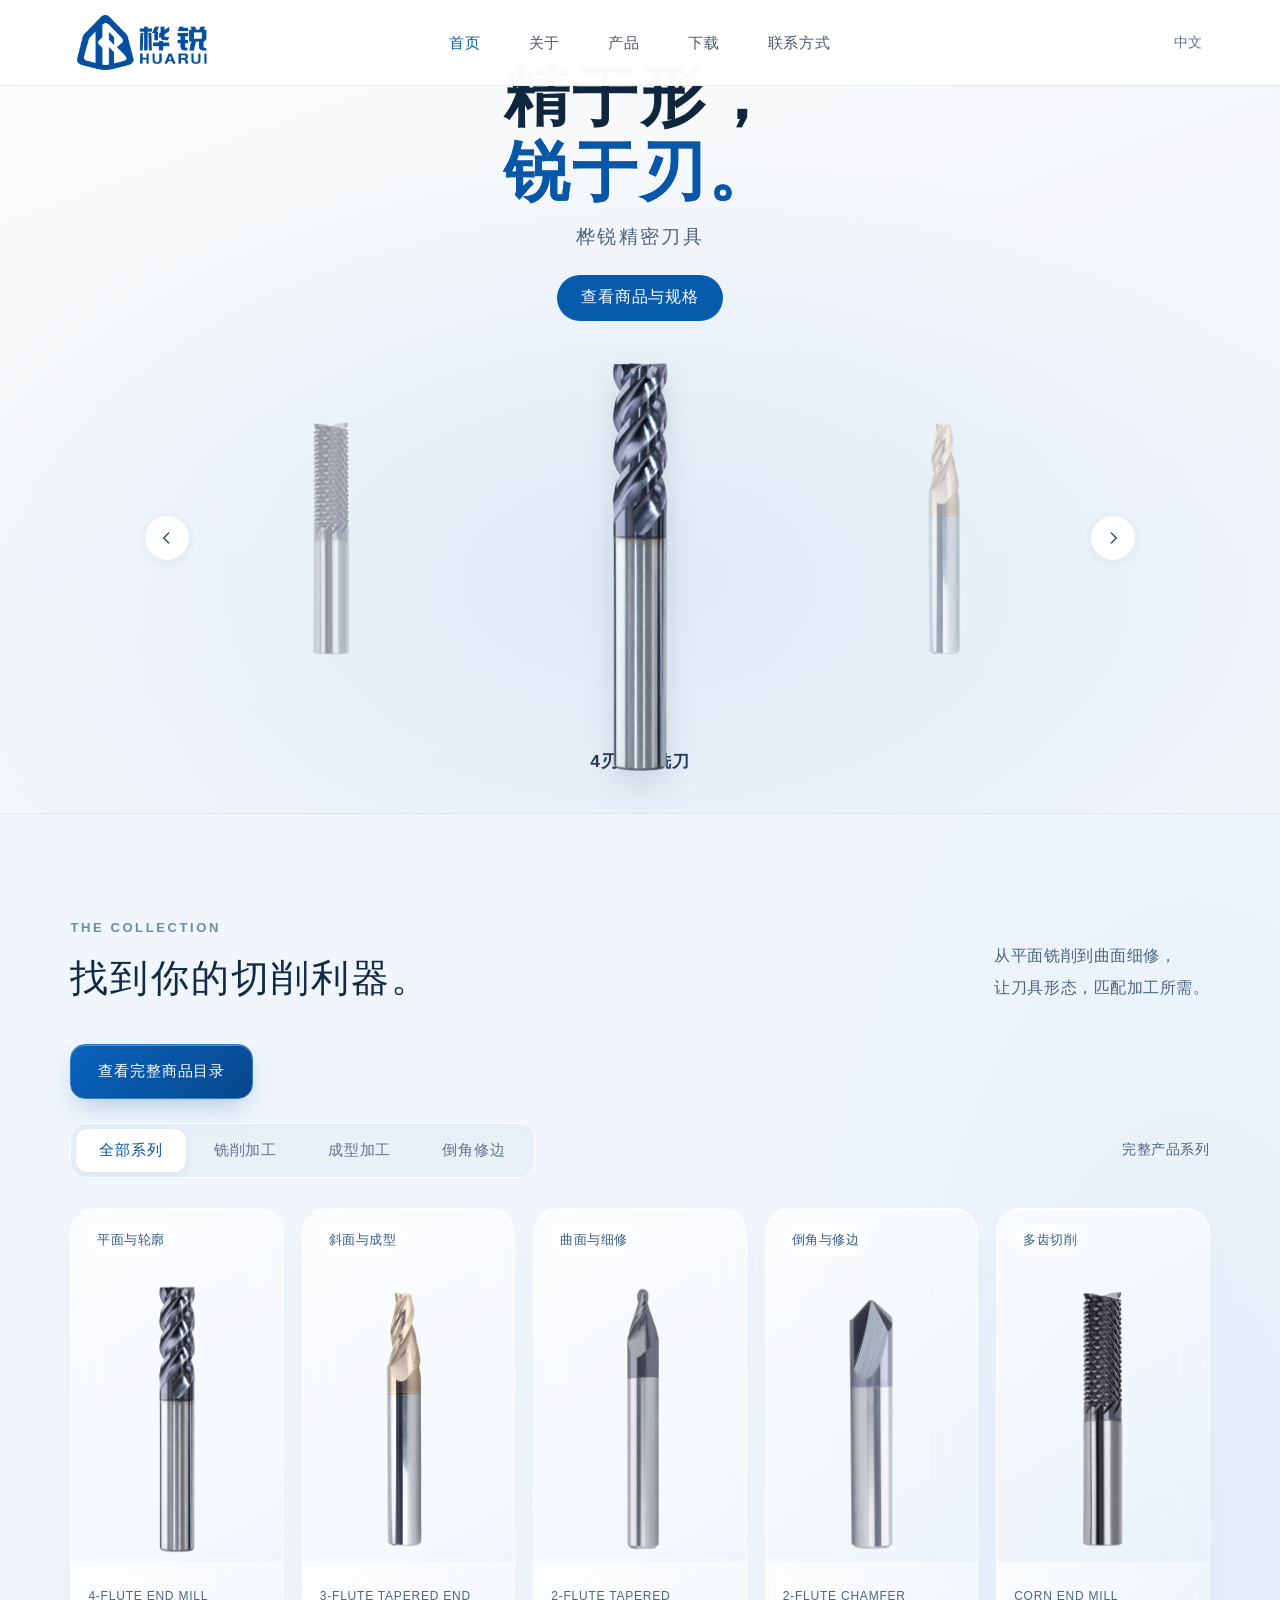
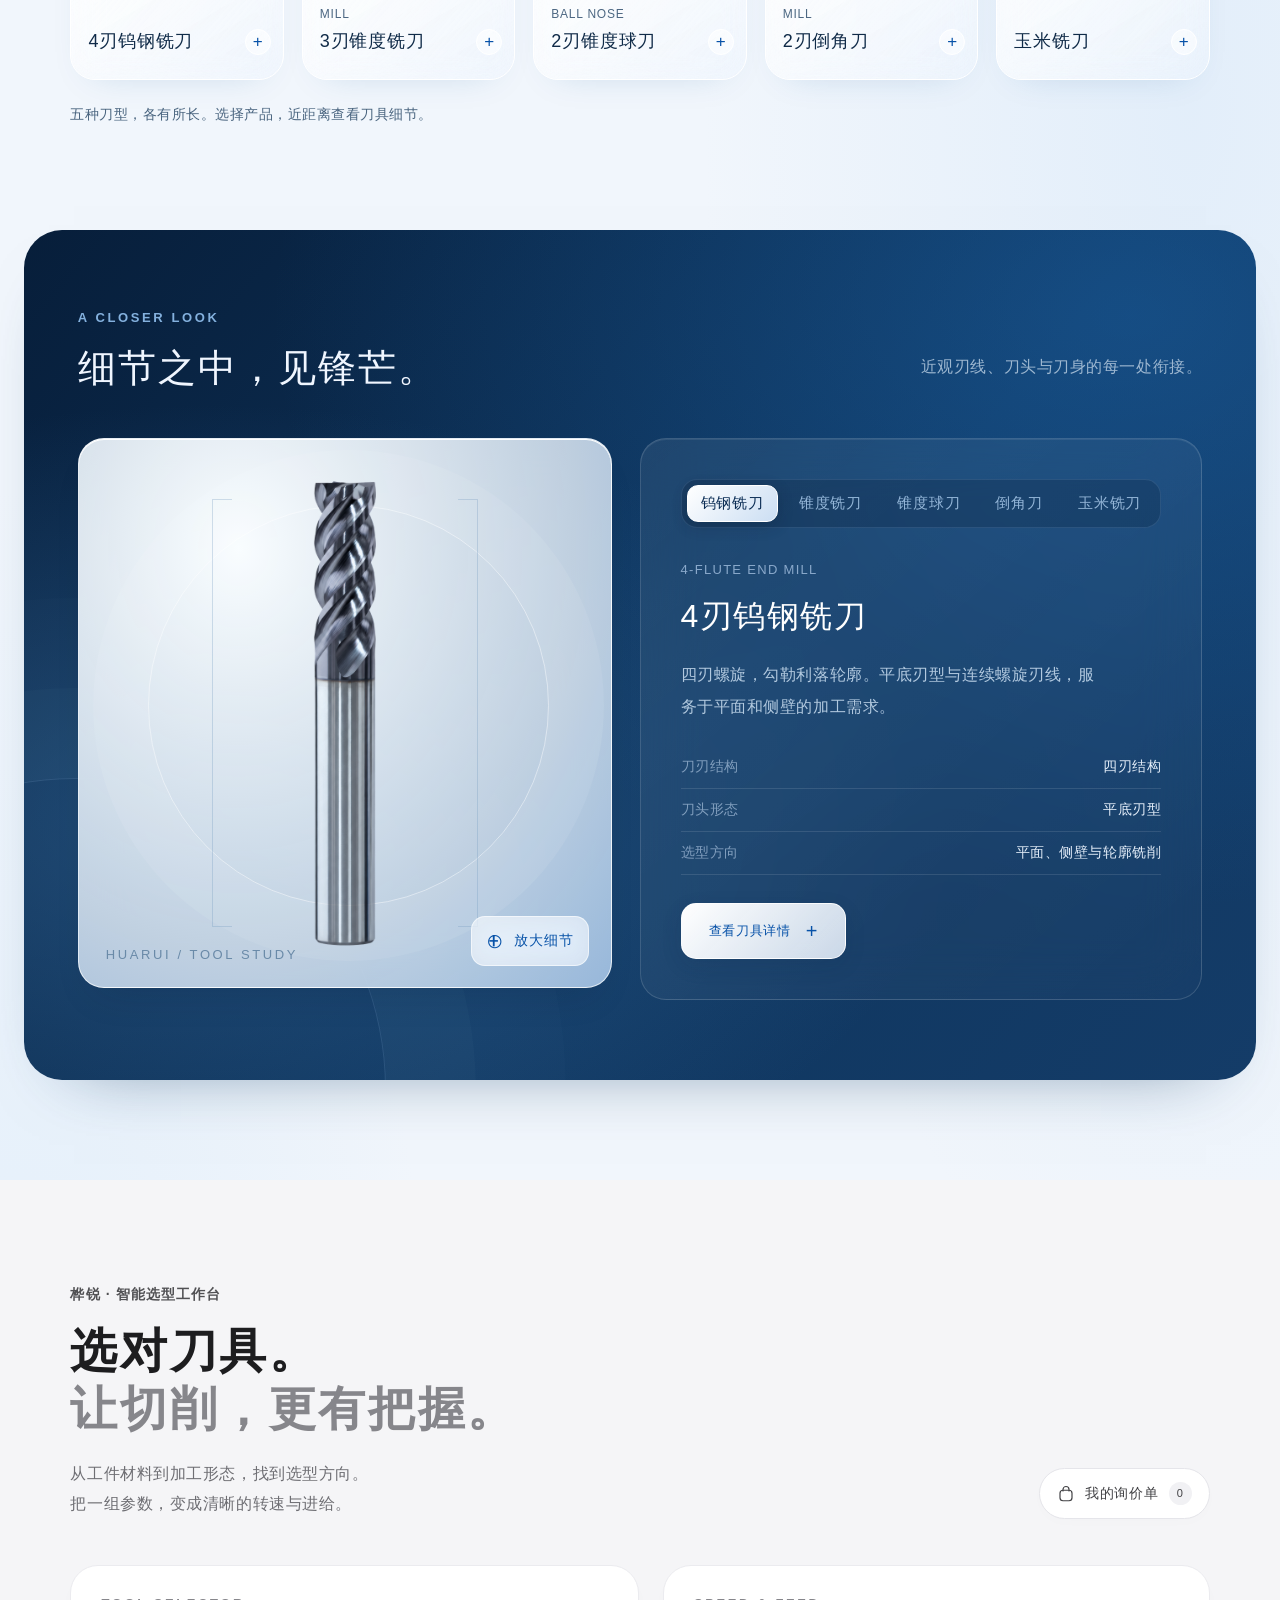
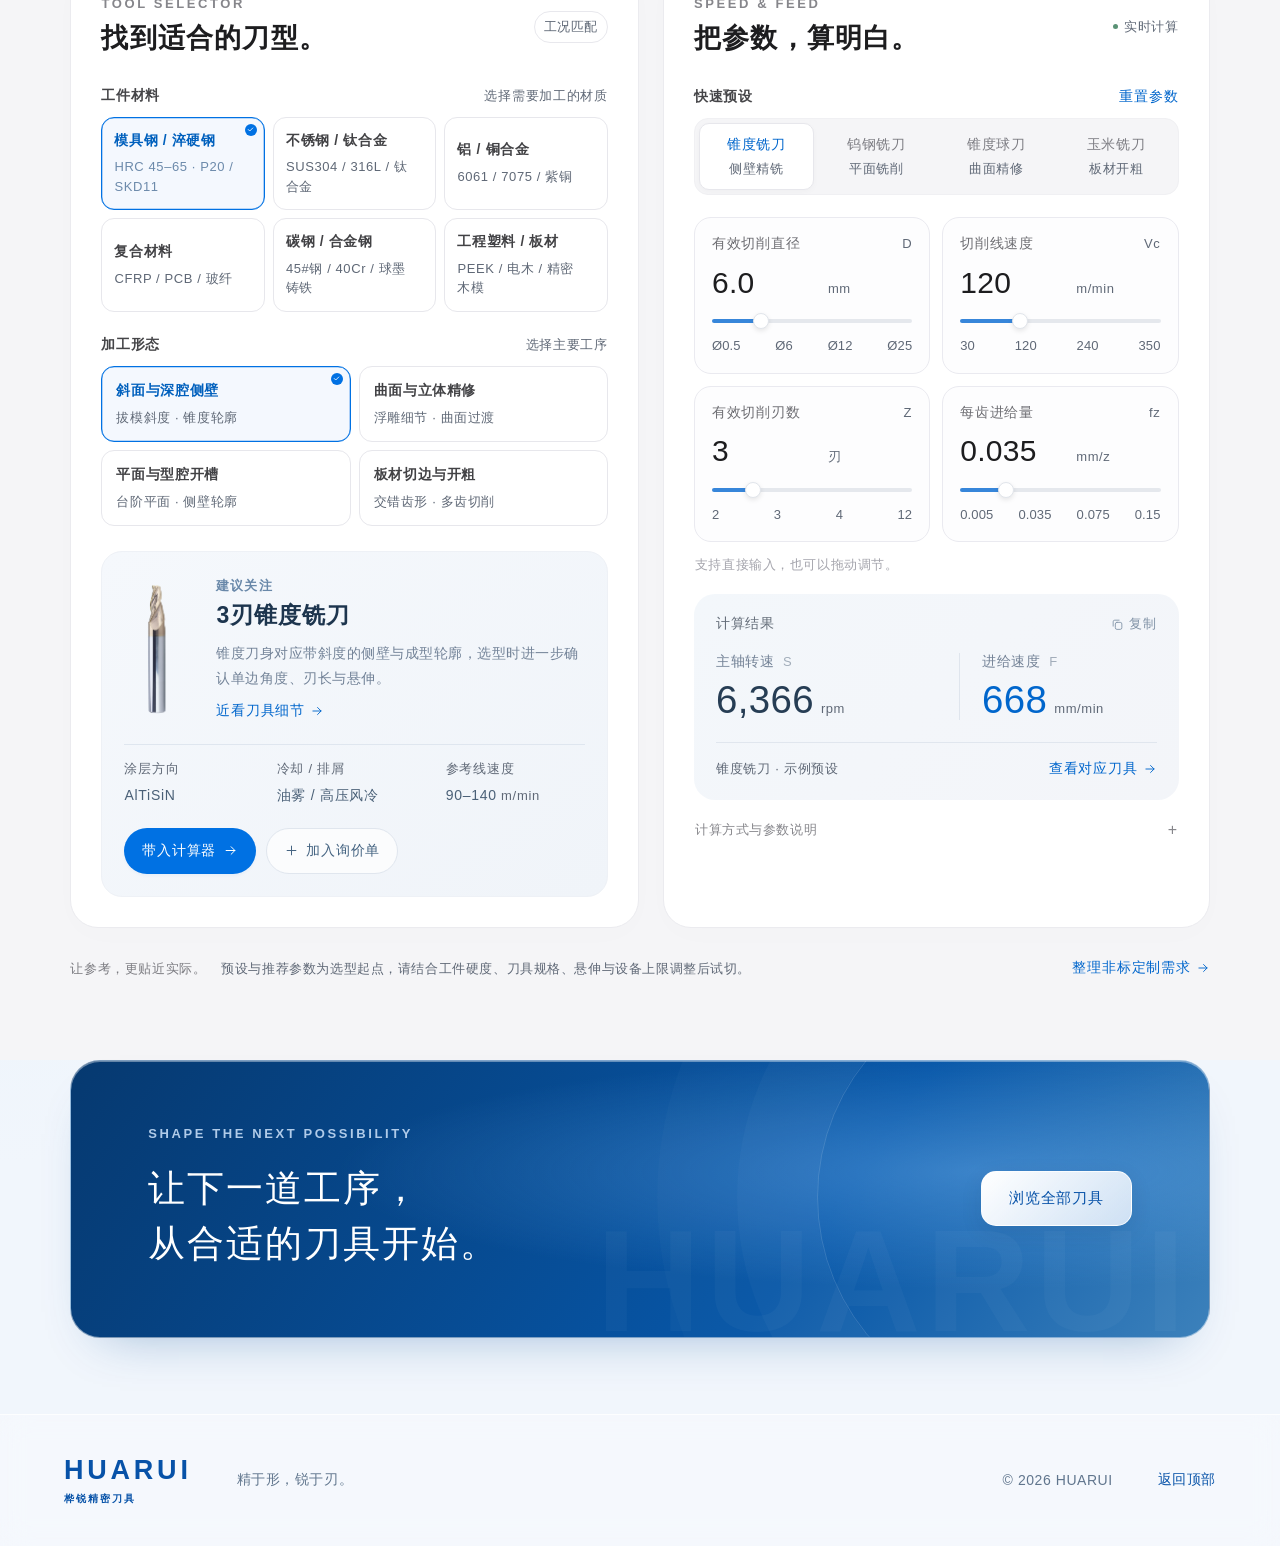
==== commit 054e5ac8: "Simplify homepage and support configurable featured tools" ====
--- a/index.html
+++ b/index.html
@@ -2,7 +2,7 @@
 <html lang="zh-CN">
 <head>
 <meta charset="UTF-8"><meta name="viewport" content="width=device-width,initial-scale=1">
-<meta name="description" content="桦锐 HUARUI 精密刀具，探索4刃钨钢铣刀、3刃锥度铣刀、2刃锥度球刀、2刃倒角刀与玉米铣刀。">
+<meta name="description" content="浏览桦锐精密刀具、商品规格与选型工具。">
 <meta name="theme-color" content="#074e9e"><title>桦锐 HUARUI · 精于形，锐于刃</title>
 <link rel="icon" type="image/svg+xml" href="assets/huarui-mark.svg">
 <link rel="stylesheet" href="styles.css">
@@ -10,20 +10,31 @@
 <link rel="stylesheet" href="workbench.css">
 <link rel="stylesheet" href="interaction.css">
 <link rel="stylesheet" href="typography.css">
-<link rel="stylesheet" href="hero-carousel.css">
-<link rel="stylesheet" href="home-refinement.css">
+
+<link rel="stylesheet" href="home-showcase.css">
 </head>
 <body>
 <div class="reading-progress" aria-hidden="true"></div>
 <a class="skip" href="#products">跳至产品系列</a>
 <header class="header"><div class="header-inner"><a class="brand" href="#top" aria-label="桦锐首页"><img src="assets/logo.png" alt="桦锐 HUARUI"></a><nav class="main-navigation" id="main-navigation" aria-label="主导航"><div class="nav-item"><a class="nav-link active" href="#top">首页</a></div><div class="nav-item has-mega"><a class="nav-link" href="#precision" aria-expanded="false" aria-controls="mega-about">关于</a><div class="mega-panel" id="mega-about" inert><div class="mega-clip"><div class="mega-inner"><div class="mega-preview"><img class="mega-logo" src="assets/logo.png" alt="桦锐 HUARUI"></div><div class="mega-links"><a href="#top">公司介绍</a><a href="#precision">生产实力</a><a href="#selection">品质理念</a></div></div></div></div></div><div class="nav-item has-mega"><a class="nav-link" href="#products" aria-expanded="false" aria-controls="mega-products">产品</a><div class="mega-panel" id="mega-products" inert><div class="mega-clip"><div class="mega-inner"><div class="mega-preview"><div class="mega-tool"><img src="assets/44.png" alt="4刃钨钢铣刀"></div><div class="mega-tool secondary"><img src="assets/55.png" alt="3刃锥度铣刀"></div></div><div class="mega-links"><a href="catalog/index.html">全部商品与规格</a><a href="#product-card-0">4刃钨钢铣刀</a><a href="#product-card-1">3刃锥度铣刀</a><a href="#product-card-2">2刃锥度球刀</a><a href="#product-card-3">2刃倒角刀</a><a href="#product-card-4">玉米铣刀</a><a href="#selection">智能选型与参数计算</a></div></div></div></div></div><div class="nav-item"><a class="nav-link" href="#selection">下载</a></div><div class="nav-item"><a class="nav-link" href="#selection">联系方式</a></div></nav><span class="nav-language">中文</span><button class="menu-button" aria-label="打开导航" aria-controls="main-navigation" aria-expanded="false">菜单</button></div></header>
 <main id="top">
-<section class="hero">
-<div class="hero-copy"><div class="eyebrow"><span></span> HUARUI PRECISION TOOLS</div><h1>精于形<span>锐于刃。</span></h1><p>让每一道切削，都恰到好处。<br>桦锐精密刀具，为细致加工而来。</p><div class="hero-actions"><a class="button primary" href="#products">探索产品系列</a><button type="button" class="hero-current-open">近观刀具细节 <svg viewBox="0 0 24 24" fill="none" stroke="currentColor" stroke-width="1.5"><path d="M5 12h14m-6-6 6 6-6 6"/></svg></button></div><div class="hero-meta"><span>硬质合金刀具</span><i></i><span>五大产品系列</span></div></div>
-<div class="hero-visual" aria-label="桦锐刀具实物展示"><div class="hero-stage-heading"><span>THE TOOL COLLECTION</span><button class="hero-auto" type="button" aria-pressed="false" aria-label="开启自动浏览刀具"><svg viewBox="0 0 16 16" fill="currentColor" aria-hidden="true"><path d="m5 3 7 5-7 5z"/></svg><span>自动浏览</span></button></div><div class="glass-orbit" aria-hidden="true"></div><div class="precision-ring ring-one"></div><div class="precision-ring ring-two"></div><div class="axis"></div><span class="visual-label">ENGINEERED FOR THE DETAIL</span><button type="button" class="hero-arrow hero-arrow-prev" aria-label="上一把刀具" aria-controls="hero-carousel-track"><svg viewBox="0 0 24 24" fill="none" stroke="currentColor" stroke-width="1.7" stroke-linecap="round" stroke-linejoin="round" aria-hidden="true"><path d="m14 6-6 6 6 6"/></svg></button><div class="hero-carousel-track" id="hero-carousel-track"><button type="button" class="carousel-tool" data-slot="left" data-index="4"><img src="assets/33.png" alt="玉米铣刀实拍" draggable="false"></button><button type="button" class="carousel-tool" data-slot="center" data-index="0"><img src="assets/44.png" alt="4刃钨钢铣刀实拍" draggable="false"></button><button type="button" class="carousel-tool" data-slot="right" data-index="1"><img src="assets/55.png" alt="3刃锥度铣刀实拍" draggable="false"></button></div><button type="button" class="hero-arrow hero-arrow-next" aria-label="下一把刀具" aria-controls="hero-carousel-track"><svg viewBox="0 0 24 24" fill="none" stroke="currentColor" stroke-width="1.7" stroke-linecap="round" stroke-linejoin="round" aria-hidden="true"><path d="m10 6 6 6-6 6"/></svg></button><p class="hero-carousel-status" aria-live="polite" aria-atomic="true"></p><div class="hero-info"><div><h2 class="hero-info-name">4刃钨钢铣刀</h2><p class="hero-info-purpose">平面、侧壁与轮廓铣削</p></div><button type="button" class="hero-inspect" aria-label="放大查看当前刀具刃口"><svg viewBox="0 0 24 24" fill="none" stroke="currentColor" stroke-width="1.5" aria-hidden="true"><circle cx="10.5" cy="10.5" r="6.5"/><path d="m15.5 15.5 4.5 4.5M7.5 10.5h6m-3-3v6"/></svg>近看刃口</button></div></div>
-<a class="scroll-cue" href="#products"><span class="scroll-line"></span> 向下探索</a>
-</section>
-<div class="category-strip hero-dock" role="group" aria-label="切换首屏刀具"><span class="dock-label">探索五大系列<small>THE COLLECTION</small></span><button data-hero="0" aria-pressed="true">四刃铣刀</button><button data-hero="1" aria-pressed="false">锥度铣刀</button><button data-hero="2" aria-pressed="false">锥度球刀</button><button data-hero="3" aria-pressed="false">倒角刀</button><button data-hero="4" aria-pressed="false">玉米铣刀</button></div>
+<section class="showcase" aria-labelledby="showcase-title">
+  <div class="showcase-copy">
+    <h1 id="showcase-title">精于形，<span>锐于刃。</span></h1>
+    <p>桦锐精密刀具</p>
+    <a class="showcase-cta" href="catalog/index.html">查看商品与规格</a>
+  </div>
+  <div class="showcase-gallery" role="region" aria-roledescription="轮播" aria-label="首页刀具展示">
+    <div class="showcase-stage" id="showcase-stage">
+      <button class="showcase-arrow" type="button" data-step="-1" aria-label="上一款刀具" aria-controls="showcase-stage" hidden><svg viewBox="0 0 24 24" aria-hidden="true"><path d="m14 6-6 6 6 6"/></svg></button>
+      <img class="showcase-side" data-photo="prev" alt="" draggable="false" hidden>
+      <a class="showcase-photo" href="#product-card-0"><img data-photo="main" src="assets/44.png" alt="4刃钨钢铣刀" draggable="false" fetchpriority="high"></a>
+      <img class="showcase-side" data-photo="next" alt="" draggable="false" hidden>
+      <button class="showcase-arrow" type="button" data-step="1" aria-label="下一款刀具" aria-controls="showcase-stage" hidden><svg viewBox="0 0 24 24" aria-hidden="true"><path d="m10 6 6 6-6 6"/></svg></button>
+    </div>
+    <div class="showcase-caption" aria-live="polite" aria-atomic="true"><a href="#product-card-0">4刃钨钢铣刀</a></div>
+  </div>
+</section>
 <section class="section products" id="products"><div class="section-heading"><div><div class="eyebrow">THE COLLECTION</div><h2>找到你的切削利器。</h2></div><p>从平面铣削到曲面细修，<br>让刀具形态，匹配加工所需。</p></div><a class="button primary" href="catalog/index.html">查看完整商品目录</a><div id="collection" style="margin-top:24px"></div></section>
 <div id="lower-content"></div>
 </main>
@@ -32,6 +43,7 @@
 <script src="app.js"></script>
 <script src="workbench.js"></script>
 <script src="glass.js"></script>
-<script src="home-refinement.js"></script>
+<script src="home-featured.js"></script>
+<script src="home-showcase.js"></script>
 </body></html>
 
--- a/home-showcase.css
+++ b/home-showcase.css
@@ -0,0 +1,45 @@
+.showcase {
+  color:#10263e;
+  background:radial-gradient(ellipse 57% 54% at 50% 71%,#dfeaf6,transparent 100%),linear-gradient(160deg,#fafbfc 6%,#f1f5fa 80%);
+  padding:clamp(43px,6.7vh,76px) 24px 34px;
+  text-align:center;
+  border-bottom:1px solid #dbe6f2;
+}
+.showcase-copy h1 {
+  font-size:clamp(52px,5.05vw,90px);
+  font-weight:650;
+  line-height:1.15;
+  letter-spacing:.045em;
+  margin:0;
+}
+.showcase-copy h1 span {color:#0756a7;white-space:nowrap}
+.showcase-copy p {margin:14px 0 24px;color:#4a617b;font-size:clamp(17px,1.45vw,23px);letter-spacing:.13em;line-height:1.5}
+.showcase a.showcase-cta {display:inline-flex;align-items:center;justify-content:center;min-height:46px;padding:0 24px;border-radius:40px;background:#075bac;color:#fff;font-size:16px;font-weight:550;letter-spacing:.05em;transition:background .18s ease}
+.showcase a.showcase-cta:hover {background:#064884}
+.showcase-gallery {margin:24px auto 0;max-width:990px}
+.showcase-stage {display:grid;grid-template-columns:44px minmax(0,1fr) minmax(0,1.35fr) minmax(0,1fr) 44px;grid-template-rows:minmax(0,1fr);align-items:center;column-gap:clamp(6px,1.5vw,24px);height:clamp(270px,43vh,415px)}
+.showcase-photo {grid-column:3;grid-row:1;display:grid;height:100%;width:100%;place-items:center;min-height:0}
+.showcase-photo img,.showcase-side {display:block;max-width:100%;width:100%;height:100%;object-fit:contain;user-select:none}
+.showcase-photo img {filter:drop-shadow(0 15px 15px rgb(23 53 85 / 12%))}
+.showcase-side {height:68%;opacity:.44;min-height:0;grid-row:1}
+.showcase-side[data-photo=prev] {grid-column:2}
+.showcase-side[data-photo=next] {grid-column:4}
+.showcase-arrow {grid-row:1;width:44px;height:44px;border:0;border-radius:50%;background:#fff;color:#294d74;display:grid;place-items:center;cursor:pointer;box-shadow:0 2px 10px rgb(28 61 93 / 8%);transition:background .18s ease,color .18s ease}
+.showcase-arrow[data-step="-1"] {grid-column:1}
+.showcase-arrow[data-step="1"] {grid-column:5}
+.showcase-arrow:hover {background:#075bac;color:#fff}
+.showcase-arrow svg {width:20px;height:20px;fill:none;stroke:currentColor;stroke-width:1.7;stroke-linecap:round;stroke-linejoin:round}
+.showcase [hidden] {display:none}
+.showcase-gallery[data-count="1"] .showcase-photo {grid-column:2 / 5;max-width:400px;justify-self:center}
+.showcase-caption {margin:17px auto 0;min-height:30px;padding:0 10px;overflow-wrap:anywhere;font-size:clamp(17px,1.35vw,21px);line-height:1.45;font-weight:600;letter-spacing:.045em}
+.showcase-caption a {color:#203b59}
+.showcase-caption a:hover {color:#075bac;text-decoration:underline;text-underline-offset:5px}
+.showcase :is(a,button):focus-visible {outline:2px solid #075bac;outline-offset:4px}
+@media(max-width:700px){
+  .showcase {padding:40px 14px 28px}
+  .showcase-copy h1 {font-size:clamp(34px,8vw,56px);letter-spacing:.02em}
+  .showcase-gallery {margin-top:23px}
+  .showcase-stage {grid-template-columns:36px minmax(0,.65fr) minmax(0,1.5fr) minmax(0,.65fr) 36px;height:clamp(200px,51vw,310px);column-gap:5px}
+  .showcase-arrow {width:36px;height:36px}
+}
+@media(prefers-reduced-motion:reduce){.showcase *{transition:none!important}}
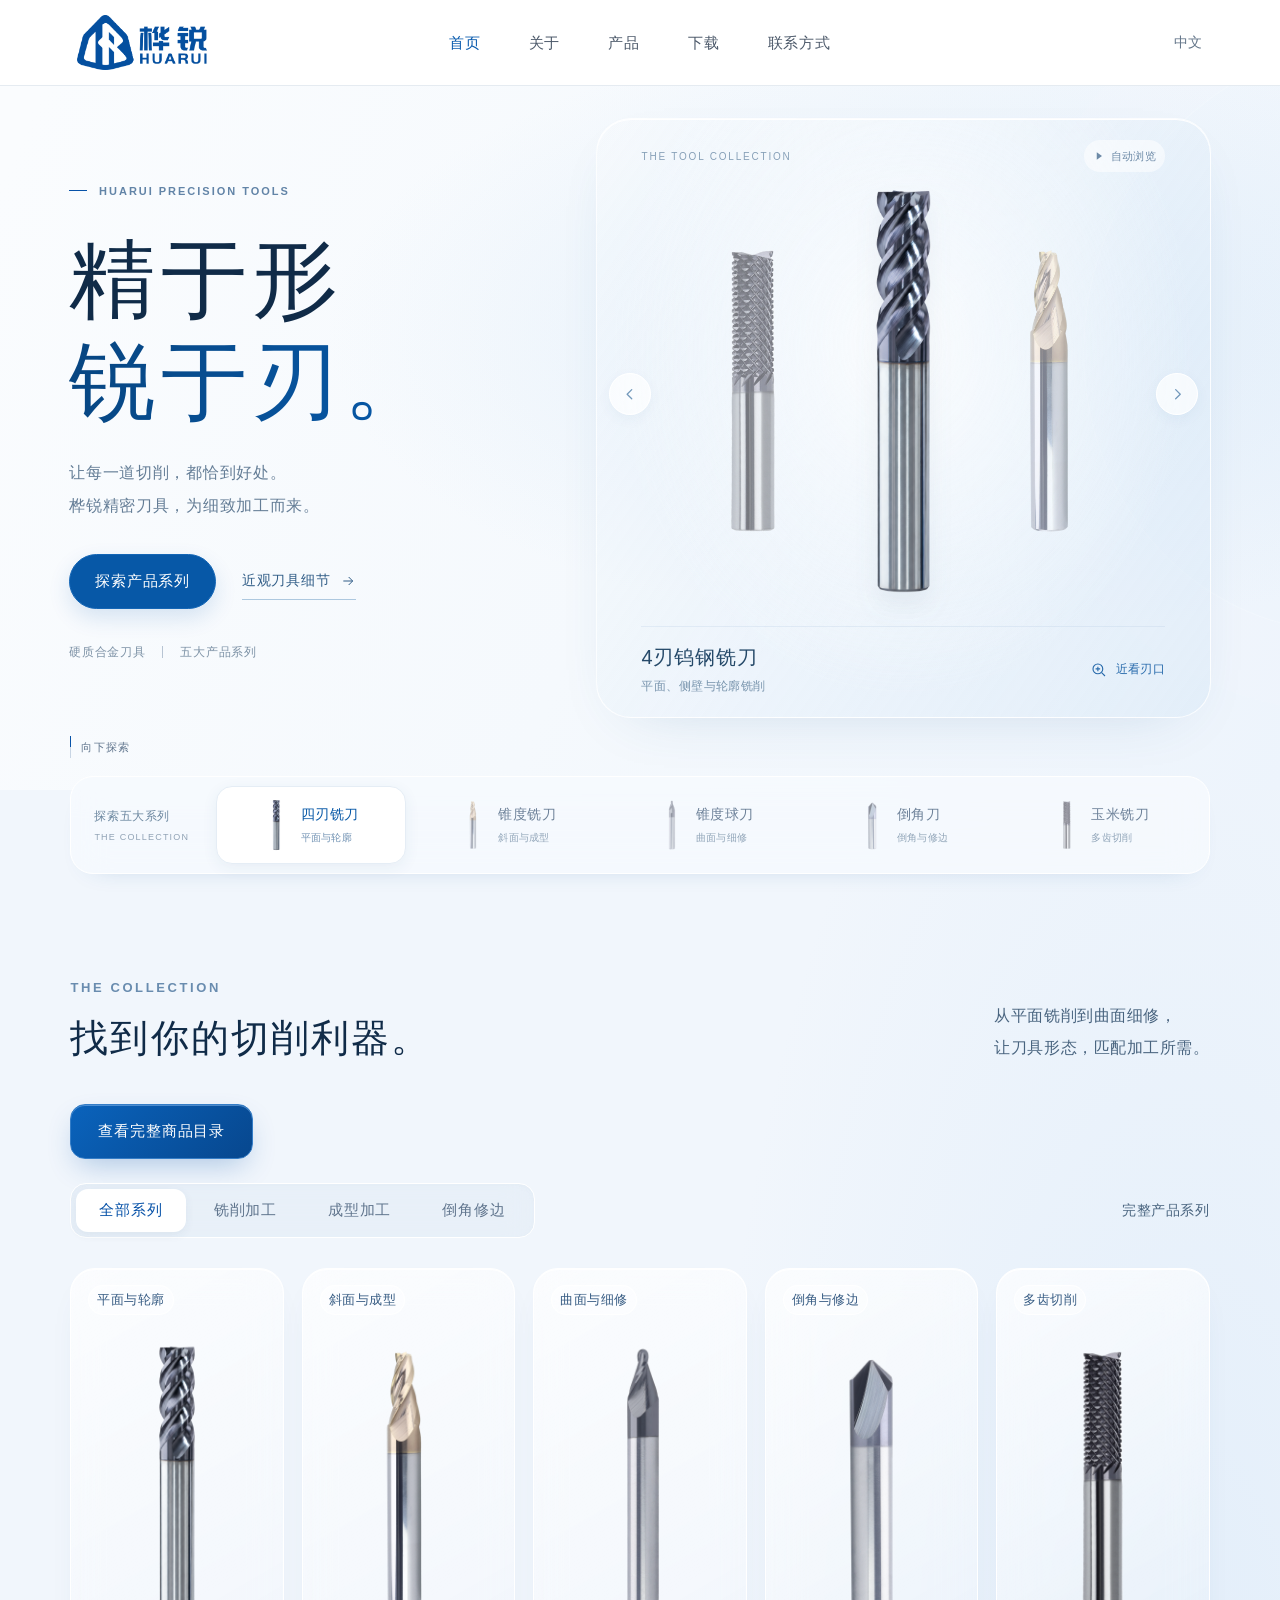
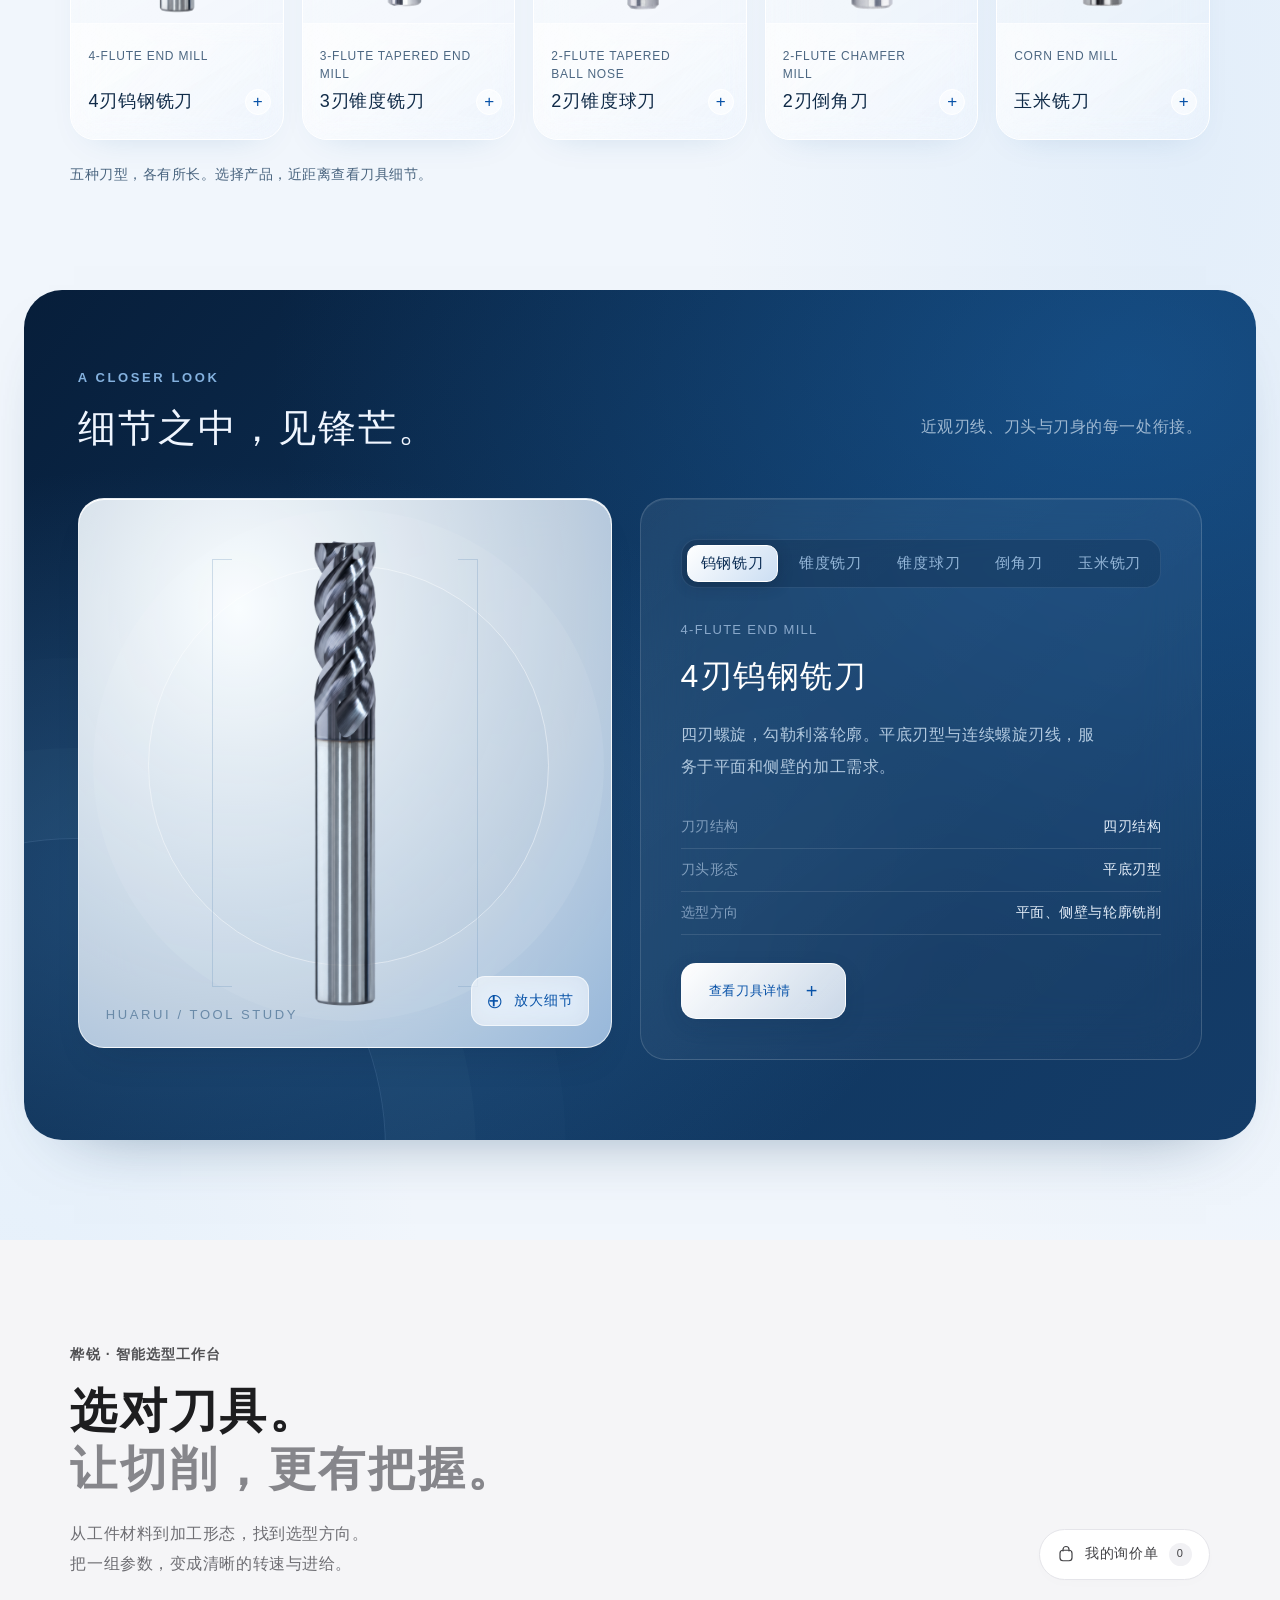
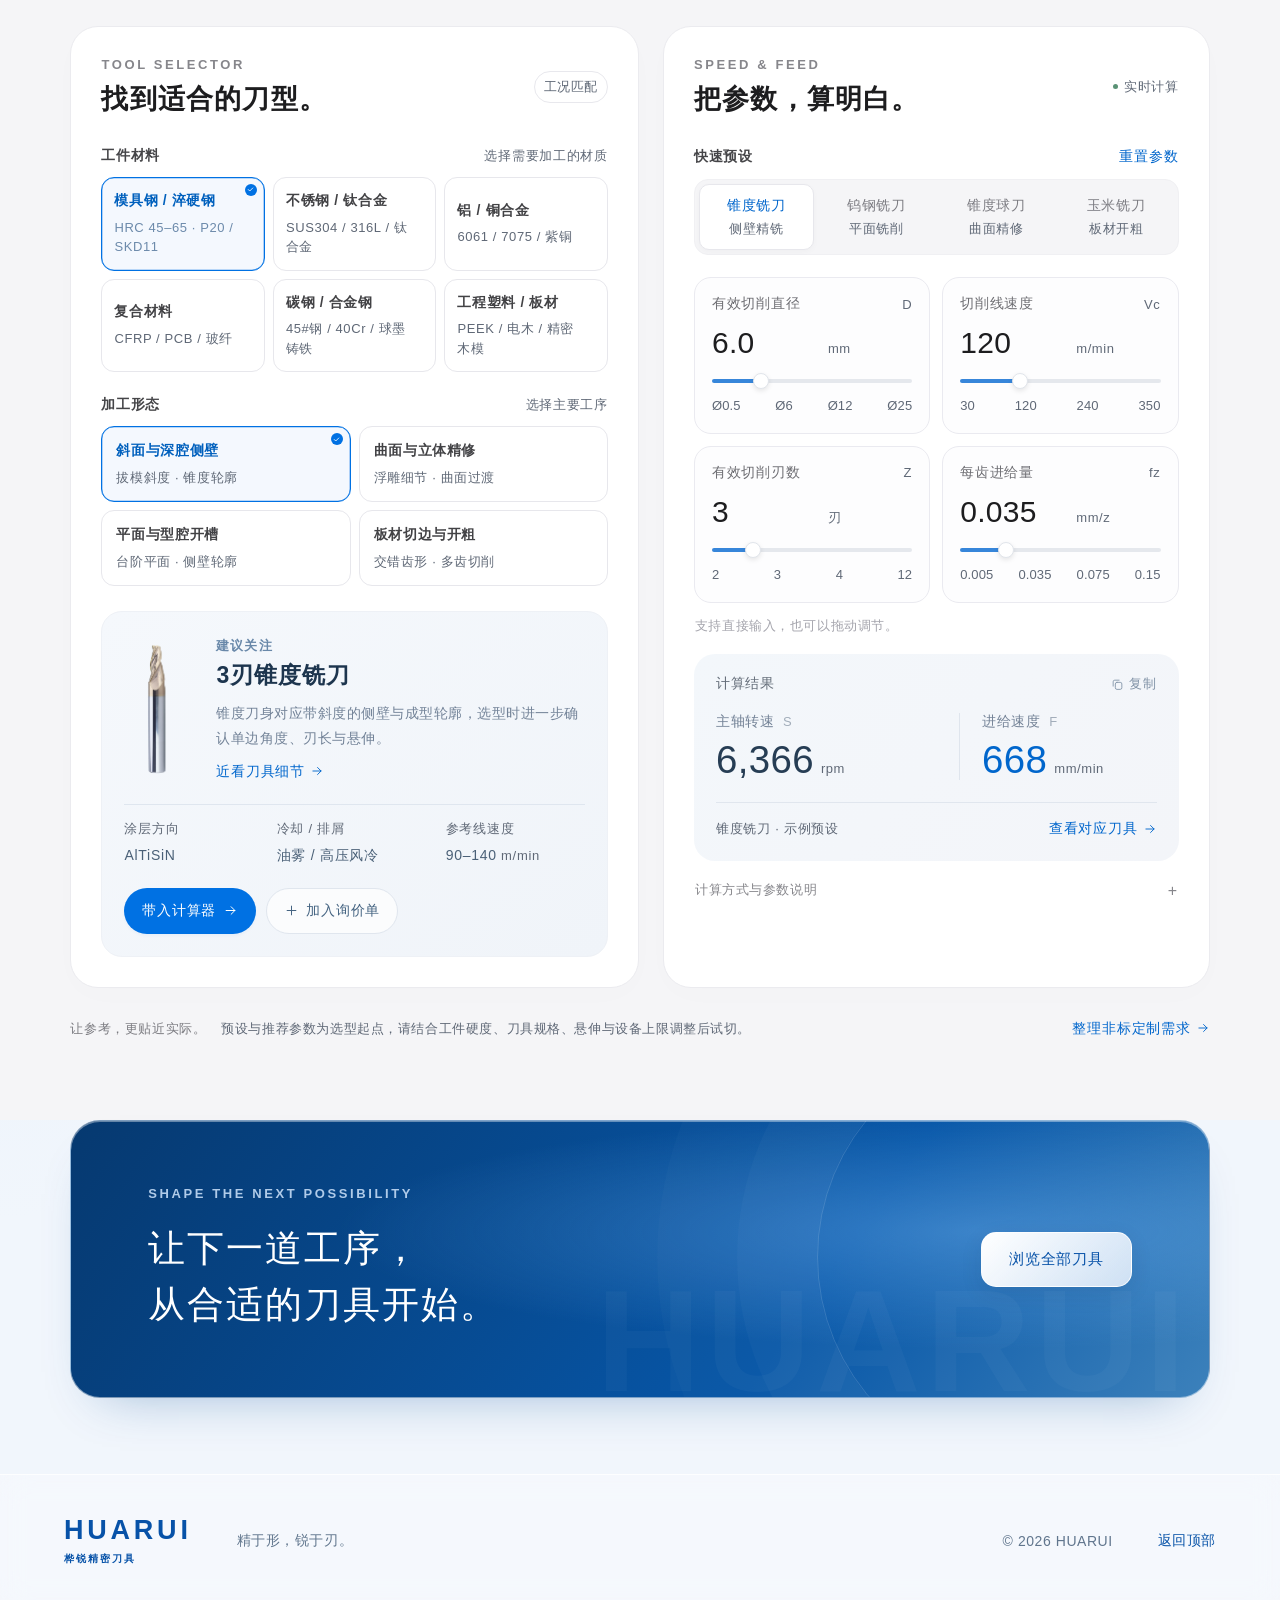
==== commit 48158cb6: "Restore the previous Huarui homepage" ====
--- a/index.html
+++ b/index.html
@@ -2,7 +2,7 @@
 <html lang="zh-CN">
 <head>
 <meta charset="UTF-8"><meta name="viewport" content="width=device-width,initial-scale=1">
-<meta name="description" content="浏览桦锐精密刀具、商品规格与选型工具。">
+<meta name="description" content="桦锐 HUARUI 精密刀具，探索4刃钨钢铣刀、3刃锥度铣刀、2刃锥度球刀、2刃倒角刀与玉米铣刀。">
 <meta name="theme-color" content="#074e9e"><title>桦锐 HUARUI · 精于形，锐于刃</title>
 <link rel="icon" type="image/svg+xml" href="assets/huarui-mark.svg">
 <link rel="stylesheet" href="styles.css">
@@ -10,31 +10,20 @@
 <link rel="stylesheet" href="workbench.css">
 <link rel="stylesheet" href="interaction.css">
 <link rel="stylesheet" href="typography.css">
-
-<link rel="stylesheet" href="home-showcase.css">
+<link rel="stylesheet" href="hero-carousel.css">
+<link rel="stylesheet" href="home-refinement.css">
 </head>
 <body>
 <div class="reading-progress" aria-hidden="true"></div>
 <a class="skip" href="#products">跳至产品系列</a>
 <header class="header"><div class="header-inner"><a class="brand" href="#top" aria-label="桦锐首页"><img src="assets/logo.png" alt="桦锐 HUARUI"></a><nav class="main-navigation" id="main-navigation" aria-label="主导航"><div class="nav-item"><a class="nav-link active" href="#top">首页</a></div><div class="nav-item has-mega"><a class="nav-link" href="#precision" aria-expanded="false" aria-controls="mega-about">关于</a><div class="mega-panel" id="mega-about" inert><div class="mega-clip"><div class="mega-inner"><div class="mega-preview"><img class="mega-logo" src="assets/logo.png" alt="桦锐 HUARUI"></div><div class="mega-links"><a href="#top">公司介绍</a><a href="#precision">生产实力</a><a href="#selection">品质理念</a></div></div></div></div></div><div class="nav-item has-mega"><a class="nav-link" href="#products" aria-expanded="false" aria-controls="mega-products">产品</a><div class="mega-panel" id="mega-products" inert><div class="mega-clip"><div class="mega-inner"><div class="mega-preview"><div class="mega-tool"><img src="assets/44.png" alt="4刃钨钢铣刀"></div><div class="mega-tool secondary"><img src="assets/55.png" alt="3刃锥度铣刀"></div></div><div class="mega-links"><a href="catalog/index.html">全部商品与规格</a><a href="#product-card-0">4刃钨钢铣刀</a><a href="#product-card-1">3刃锥度铣刀</a><a href="#product-card-2">2刃锥度球刀</a><a href="#product-card-3">2刃倒角刀</a><a href="#product-card-4">玉米铣刀</a><a href="#selection">智能选型与参数计算</a></div></div></div></div></div><div class="nav-item"><a class="nav-link" href="#selection">下载</a></div><div class="nav-item"><a class="nav-link" href="#selection">联系方式</a></div></nav><span class="nav-language">中文</span><button class="menu-button" aria-label="打开导航" aria-controls="main-navigation" aria-expanded="false">菜单</button></div></header>
 <main id="top">
-<section class="showcase" aria-labelledby="showcase-title">
-  <div class="showcase-copy">
-    <h1 id="showcase-title">精于形，<span>锐于刃。</span></h1>
-    <p>桦锐精密刀具</p>
-    <a class="showcase-cta" href="catalog/index.html">查看商品与规格</a>
-  </div>
-  <div class="showcase-gallery" role="region" aria-roledescription="轮播" aria-label="首页刀具展示">
-    <div class="showcase-stage" id="showcase-stage">
-      <button class="showcase-arrow" type="button" data-step="-1" aria-label="上一款刀具" aria-controls="showcase-stage" hidden><svg viewBox="0 0 24 24" aria-hidden="true"><path d="m14 6-6 6 6 6"/></svg></button>
-      <img class="showcase-side" data-photo="prev" alt="" draggable="false" hidden>
-      <a class="showcase-photo" href="#product-card-0"><img data-photo="main" src="assets/44.png" alt="4刃钨钢铣刀" draggable="false" fetchpriority="high"></a>
-      <img class="showcase-side" data-photo="next" alt="" draggable="false" hidden>
-      <button class="showcase-arrow" type="button" data-step="1" aria-label="下一款刀具" aria-controls="showcase-stage" hidden><svg viewBox="0 0 24 24" aria-hidden="true"><path d="m10 6 6 6-6 6"/></svg></button>
-    </div>
-    <div class="showcase-caption" aria-live="polite" aria-atomic="true"><a href="#product-card-0">4刃钨钢铣刀</a></div>
-  </div>
-</section>
+<section class="hero">
+<div class="hero-copy"><div class="eyebrow"><span></span> HUARUI PRECISION TOOLS</div><h1>精于形<span>锐于刃。</span></h1><p>让每一道切削，都恰到好处。<br>桦锐精密刀具，为细致加工而来。</p><div class="hero-actions"><a class="button primary" href="#products">探索产品系列</a><button type="button" class="hero-current-open">近观刀具细节 <svg viewBox="0 0 24 24" fill="none" stroke="currentColor" stroke-width="1.5"><path d="M5 12h14m-6-6 6 6-6 6"/></svg></button></div><div class="hero-meta"><span>硬质合金刀具</span><i></i><span>五大产品系列</span></div></div>
+<div class="hero-visual" aria-label="桦锐刀具实物展示"><div class="hero-stage-heading"><span>THE TOOL COLLECTION</span><button class="hero-auto" type="button" aria-pressed="false" aria-label="开启自动浏览刀具"><svg viewBox="0 0 16 16" fill="currentColor" aria-hidden="true"><path d="m5 3 7 5-7 5z"/></svg><span>自动浏览</span></button></div><div class="glass-orbit" aria-hidden="true"></div><div class="precision-ring ring-one"></div><div class="precision-ring ring-two"></div><div class="axis"></div><span class="visual-label">ENGINEERED FOR THE DETAIL</span><button type="button" class="hero-arrow hero-arrow-prev" aria-label="上一把刀具" aria-controls="hero-carousel-track"><svg viewBox="0 0 24 24" fill="none" stroke="currentColor" stroke-width="1.7" stroke-linecap="round" stroke-linejoin="round" aria-hidden="true"><path d="m14 6-6 6 6 6"/></svg></button><div class="hero-carousel-track" id="hero-carousel-track"><button type="button" class="carousel-tool" data-slot="left" data-index="4"><img src="assets/33.png" alt="玉米铣刀实拍" draggable="false"></button><button type="button" class="carousel-tool" data-slot="center" data-index="0"><img src="assets/44.png" alt="4刃钨钢铣刀实拍" draggable="false"></button><button type="button" class="carousel-tool" data-slot="right" data-index="1"><img src="assets/55.png" alt="3刃锥度铣刀实拍" draggable="false"></button></div><button type="button" class="hero-arrow hero-arrow-next" aria-label="下一把刀具" aria-controls="hero-carousel-track"><svg viewBox="0 0 24 24" fill="none" stroke="currentColor" stroke-width="1.7" stroke-linecap="round" stroke-linejoin="round" aria-hidden="true"><path d="m10 6 6 6-6 6"/></svg></button><p class="hero-carousel-status" aria-live="polite" aria-atomic="true"></p><div class="hero-info"><div><h2 class="hero-info-name">4刃钨钢铣刀</h2><p class="hero-info-purpose">平面、侧壁与轮廓铣削</p></div><button type="button" class="hero-inspect" aria-label="放大查看当前刀具刃口"><svg viewBox="0 0 24 24" fill="none" stroke="currentColor" stroke-width="1.5" aria-hidden="true"><circle cx="10.5" cy="10.5" r="6.5"/><path d="m15.5 15.5 4.5 4.5M7.5 10.5h6m-3-3v6"/></svg>近看刃口</button></div></div>
+<a class="scroll-cue" href="#products"><span class="scroll-line"></span> 向下探索</a>
+</section>
+<div class="category-strip hero-dock" role="group" aria-label="切换首屏刀具"><span class="dock-label">探索五大系列<small>THE COLLECTION</small></span><button data-hero="0" aria-pressed="true">四刃铣刀</button><button data-hero="1" aria-pressed="false">锥度铣刀</button><button data-hero="2" aria-pressed="false">锥度球刀</button><button data-hero="3" aria-pressed="false">倒角刀</button><button data-hero="4" aria-pressed="false">玉米铣刀</button></div>
 <section class="section products" id="products"><div class="section-heading"><div><div class="eyebrow">THE COLLECTION</div><h2>找到你的切削利器。</h2></div><p>从平面铣削到曲面细修，<br>让刀具形态，匹配加工所需。</p></div><a class="button primary" href="catalog/index.html">查看完整商品目录</a><div id="collection" style="margin-top:24px"></div></section>
 <div id="lower-content"></div>
 </main>
@@ -43,7 +32,6 @@
 <script src="app.js"></script>
 <script src="workbench.js"></script>
 <script src="glass.js"></script>
-<script src="home-featured.js"></script>
-<script src="home-showcase.js"></script>
+<script src="home-refinement.js"></script>
 </body></html>
 
--- a/hero-carousel.css
+++ b/hero-carousel.css
@@ -0,0 +1,83 @@
+.hero-visual:before { transform: none; }
+
+.hero-carousel-track {
+  position: absolute;
+  inset: 0;
+  z-index: 1;
+  pointer-events: none;
+}
+
+.carousel-tool {
+  --slot-x: 50%;
+  --slot-scale: 1;
+  --slot-opacity: 1;
+  position: absolute;
+  left: var(--slot-x);
+  top: 51%;
+  width: 25%;
+  height: 87%;
+  transform: translate(-50%, -50%) scale(var(--slot-scale));
+  opacity: var(--slot-opacity);
+  overflow: hidden;
+  mix-blend-mode: multiply;
+}
+
+.carousel-tool[data-slot="left"],
+.carousel-tool[data-slot="right"] {
+  --slot-scale: .73;
+  --slot-opacity: .6;
+}
+.carousel-tool[data-slot="left"] { --slot-x: 28%; }
+.carousel-tool[data-slot="right"] { --slot-x: 72%; }
+.carousel-tool[data-slot="center"] { z-index: 2; }
+
+.carousel-tool img {
+  position: absolute;
+  left: 50%;
+  top: 0;
+  height: 100%;
+  width: auto;
+  max-width: none;
+  transform: translateX(-50%);
+}
+
+.hero-arrow {
+  position: absolute;
+  z-index: 3;
+  top: 51%;
+  transform: translateY(-50%);
+  display: grid;
+  place-items: center;
+  width: clamp(38px, 3.25vw, 54px);
+  aspect-ratio: 1;
+  padding: 0;
+  border: 1px solid #fff;
+  border-radius: 50%;
+  background: #f8fbffe0;
+  color: #164d86;
+  box-shadow: 0 5px 18px #1c55871c;
+  transition: background .2s, box-shadow .2s, color .2s;
+}
+.hero-arrow-prev { left: 6.5%; }
+.hero-arrow-next { right: 6.5%; }
+.hero-arrow:hover {
+  background: #fff;
+  color: #0752a8;
+  box-shadow: 0 6px 22px #1c558738;
+}
+.hero-arrow svg { width: 46%; height: 46%; }
+
+.hero-carousel-status {
+  position: absolute;
+  width: 1px;
+  height: 1px;
+  overflow: hidden;
+  clip-path: inset(50%);
+  white-space: nowrap;
+}
+
+@media (max-width: 700px) {
+  .carousel-tool { height: 73%; width: 27%; }
+  .hero-arrow-prev { left: 3%; }
+  .hero-arrow-next { right: 3%; }
+}
--- a/home-refinement.css
+++ b/home-refinement.css
@@ -0,0 +1,54 @@
+/* Desktop product exploration, built on the retained three-photo carousel. */
+.hero{min-height:760px;height:calc(100svh - 110px);max-height:920px;padding-top:96px;background:radial-gradient(ellipse at 76% 42%,#cee3f675,transparent 47%),linear-gradient(115deg,#fafcfe 5%,#f5f9fd 53%,#edf4fc);isolation:isolate}
+.hero:before{display:none}.hero:after{opacity:.2;border-color:#fff;right:-28%;top:5%}
+.hero-copy{padding:0 0 48px 12%;z-index:3}.hero-copy>.eyebrow{padding:0;background:transparent;border:0;border-radius:0;box-shadow:none;backdrop-filter:none;font-size:11px;letter-spacing:.18em;color:#6284a7}
+.hero-copy h1{font-size:clamp(72px,6.7vw,106px);font-weight:500;line-height:1.19;letter-spacing:.065em;margin:31px 0 25px}
+.hero-copy h1 span{background:linear-gradient(110deg,#074580,#075bad 78%);background-clip:text;-webkit-background-clip:text}
+.hero-copy>p{font-size:16px;line-height:2.05;color:#647d96;letter-spacing:.045em}
+.hero-actions{gap:26px;margin-top:31px}.hero-actions .primary{padding:17px 25px;border-radius:30px;box-shadow:0 9px 22px #0752a824;background:#0758a7;border:1px solid #1466b6;gap:16px}
+.hero-actions .primary:after{display:none}.hero-actions .primary:hover{background:#0b65b9;box-shadow:0 11px 24px #0752a834;transform:translateY(-2px)}
+.hero-current-open{display:inline-flex;align-items:center;gap:10px;padding:9px 0;color:#315d87;background:transparent;border:0;border-bottom:1px solid #adc8df;letter-spacing:.05em;font-size:14px;transition:gap .25s,color .25s}
+.hero-current-open:hover{gap:15px;color:#0758a7}.hero-current-open svg{width:16px;height:16px}
+.hero-meta{margin-top:35px;font-size:12px;color:#7c91a5;letter-spacing:.06em}
+.hero-visual{margin:22px 7% 72px 0;min-height:510px;isolation:isolate}
+.hero-visual:before{inset:0 3% 0;border-radius:35px;border:1px solid #ffffffd1;transform:none;background:radial-gradient(ellipse at var(--glow-x,50%) var(--glow-y,38%),#ffffffd4,transparent 67%),linear-gradient(125deg,#ffffff34,#d8e8f780);box-shadow:inset 0 1px 0 #fff,0 20px 60px -38px #2f659546;backdrop-filter:none;transition:box-shadow .4s}
+.hero-visual:hover:before{box-shadow:inset 0 1px 0 #fff,0 22px 60px -34px #2f659556}
+.hero-visual .precision-ring,.hero-visual .glass-orbit,.hero-visual .axis,.hero-visual .visual-label,.hero-visual .visual-caption{display:none}
+.hero-stage-heading{position:absolute;top:22px;left:10%;right:10%;display:flex;align-items:center;justify-content:space-between;gap:15px;z-index:4}
+.hero-stage-heading>span{font-size:10px;letter-spacing:.18em;color:#87a0b8;pointer-events:none}
+.hero-auto{display:flex;align-items:center;gap:6px;min-height:32px;padding:6px 9px;border:0;border-radius:18px;background:#ffffff85;color:#6d8aa7;font-size:11px;letter-spacing:.04em;transition:color .25s,background .25s}
+.hero-auto:hover{background:#fff;color:#0758a7}.hero-auto svg{width:12px;height:12px}.hero-auto[aria-pressed=true]{color:#0758a7;background:#fff}
+.hero-carousel-track{inset:43px 0 88px;pointer-events:auto;touch-action:pan-y;cursor:grab}
+.hero-carousel-track.is-dragging{cursor:grabbing}
+.carousel-tool{appearance:none;-webkit-appearance:none;background:transparent;border:0;border-radius:12px;padding:0;pointer-events:auto;cursor:pointer;height:93%;width:24%;top:49%;filter:saturate(.85);transition:filter .35s}
+.carousel-tool[data-slot=center]{filter:saturate(.95) drop-shadow(0 15px 12px #34536d12)}
+.carousel-tool[data-slot=left],.carousel-tool[data-slot=right]{--slot-opacity:.58;--slot-scale:.73}
+.carousel-tool[data-slot=left]{--slot-x:27%}.carousel-tool[data-slot=right]{--slot-x:73%}
+.carousel-tool img{pointer-events:none}.carousel-tool:focus-visible{outline:2px solid #337fc65e;outline-offset:6px}
+.carousel-tool[data-slot=left]:hover,.carousel-tool[data-slot=right]:hover{filter:saturate(1) brightness(1.04)}
+.hero-arrow{top:46%;width:42px;background:#ffffffb0;border:1px solid #fff;box-shadow:0 4px 14px #1c55870d;color:#7399bb;transition:color .25s,background .25s,box-shadow .25s}
+.hero-arrow-prev{left:5%}.hero-arrow-next{right:5%}.hero-arrow:hover{color:#0758a7;box-shadow:0 7px 20px #1c558724}
+.hero-info{position:absolute;left:10%;right:10%;bottom:22px;display:flex;align-items:center;justify-content:space-between;gap:14px;z-index:3;border-top:1px solid #b9cee34d;padding-top:17px}
+.hero-info-name{margin:0 0 7px;font-size:20px;font-weight:500;letter-spacing:.045em;color:#254969;line-height:1.3}
+.hero-info-purpose{margin:0;font-size:12px;line-height:1.6;letter-spacing:.035em;color:#7793ac}
+.hero-inspect{display:flex;align-items:center;gap:8px;padding:10px 0 10px 12px;flex-shrink:0;white-space:nowrap;background:transparent;border:0;color:#276aab;font-size:12px;letter-spacing:.035em}
+.hero-inspect svg{width:18px;height:18px;transition:transform .25s}.hero-inspect:hover svg{transform:scale(1.12)}
+.scroll-cue{bottom:32px;font-size:11px;letter-spacing:.12em;gap:10px}.scroll-line{height:22px}
+.hero-dock{margin:-14px 5.5% 0;gap:8px;padding:9px 12px;border-radius:23px;background:#f7fbfecc;box-shadow:0 12px 28px -23px #225d9755;border-color:#fff;backdrop-filter:blur(18px)}
+.hero-dock .dock-label{font-size:12px;padding:0 19px 0 11px;color:#6c87a0}.hero-dock .dock-label small{font-size:9px;margin-top:7px}
+.hero-dock button{display:flex;align-items:center;justify-content:center;gap:12px;text-align:left;padding:11px 15px;border-radius:16px;min-height:77px;overflow:hidden;isolation:isolate;white-space:normal;transition:background .25s,box-shadow .25s,color .25s}
+.hero-dock button:hover{transform:none;background:#ffffffb0}.hero-dock button[aria-pressed=true]{box-shadow:0 4px 15px #224f7912;border-color:#e5edf5}
+.dock-photo{display:block!important;width:25px;height:54px;flex-shrink:0;position:relative;overflow:hidden;mix-blend-mode:multiply}
+.dock-photo img{position:absolute;height:100%;width:auto;max-width:none;left:50%;transform:translateX(-50%);transition:height .35s,opacity .35s;opacity:.55}
+.hero-dock button[aria-pressed=true] .dock-photo img,.hero-dock button:hover .dock-photo img{opacity:1}
+.hero-dock .dock-copy{display:block!important;font-family:inherit;font-size:14px;color:inherit;line-height:1.4;white-space:nowrap;letter-spacing:.035em}
+.dock-copy small{display:block;font-size:10px;color:#90a4b8;font-weight:400;letter-spacing:.025em;margin-top:6px}
+.hero-dock button[aria-pressed=true] .dock-copy{color:#0758a7}.hero-dock button[aria-pressed=true] .dock-copy small{color:#7192b3}
+.hero-dock .dock-autoprogress{display:block;position:absolute;left:15%;bottom:5px;width:70%;height:2px;border-radius:2px;background:#0b62ae;transform:scaleX(0);transform-origin:left;opacity:0}
+.hero-dock.is-autoplay button[aria-pressed=true] .dock-autoprogress{opacity:.45}
+.hero-entry{animation:hero-soft-entry .85s cubic-bezier(.22,1,.36,1) both}
+@keyframes hero-soft-entry{from{opacity:0;translate:0 12px}to{opacity:1;translate:0 0}}
+@media(min-width:1600px){.hero{min-height:820px;max-height:940px}.hero-visual{min-height:570px}.hero-copy{padding-left:14%}}
+@media(max-width:1100px){.hero{min-height:760px;grid-template-columns:44% 56%}.hero-visual{margin-right:4%;min-height:500px}.hero-copy{padding-left:10%}.hero-copy h1{font-size:73px}.hero-actions{gap:18px;flex-wrap:wrap}.hero-current-open{font-size:13px}.hero-info{left:12%;right:12%}.hero-info-name{font-size:18px}.hero-info-purpose{font-size:11px}.hero-inspect{font-size:11px}.hero-dock .dock-label{display:none}.hero-dock button{padding:9px 10px;gap:9px}.hero-dock .dock-copy{font-size:13px}.dock-copy small{font-size:10px}.hero-dock{margin-inline:4%}}
+@media(max-width:700px){.hero{display:grid;grid-template-columns:1fr;height:auto;max-height:none;min-height:0;padding-top:122px}.hero-copy{padding:0 7%}.hero-copy h1{font-size:65px;line-height:1.14;margin:28px 0 23px}.hero-copy>p{font-size:14px}.hero-actions{flex-wrap:nowrap;gap:20px}.hero-actions .primary{font-size:13px;padding:15px 20px}.hero-current-open{font-size:12px}.hero-meta{margin-top:25px}.hero-visual{height:480px;min-height:0;margin:32px 5% 64px}.hero-carousel-track{inset:40px 0 89px}.carousel-tool{height:94%}.hero-stage-heading{top:17px}.hero-stage-heading>span{font-size:9px}.hero-auto{font-size:10px}.hero-info{bottom:20px}.hero-arrow{width:37px}.hero-info-purpose{font-size:10px}.hero-info-name{font-size:17px}.hero-dock{margin-top:-33px;padding:8px;gap:6px}.hero-dock button{min-width:142px;min-height:77px;flex-shrink:0}.hero-dock .dock-photo{display:block!important}.hero-dock .dock-copy{font-size:13px}.scroll-cue{display:none}}
+@media(prefers-reduced-motion:reduce){.hero-entry{animation:none}.hero-auto{display:none}}
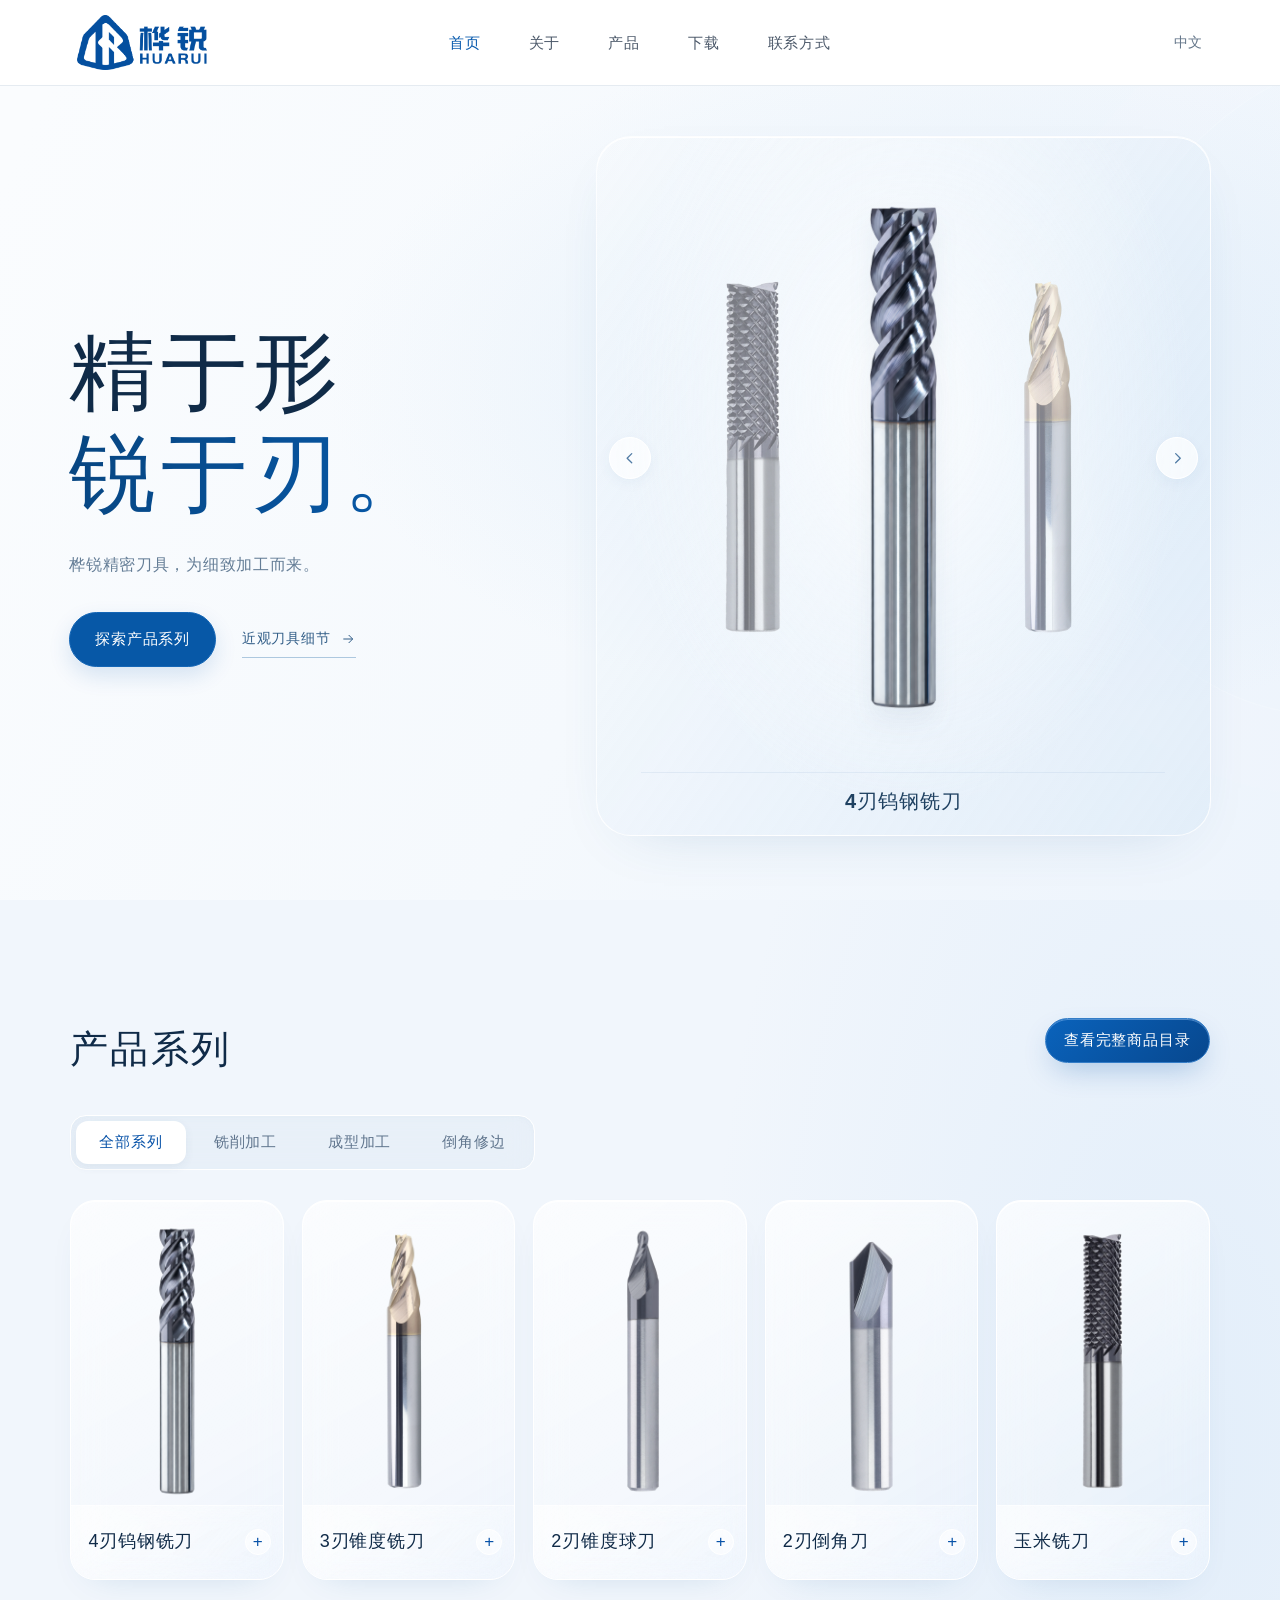
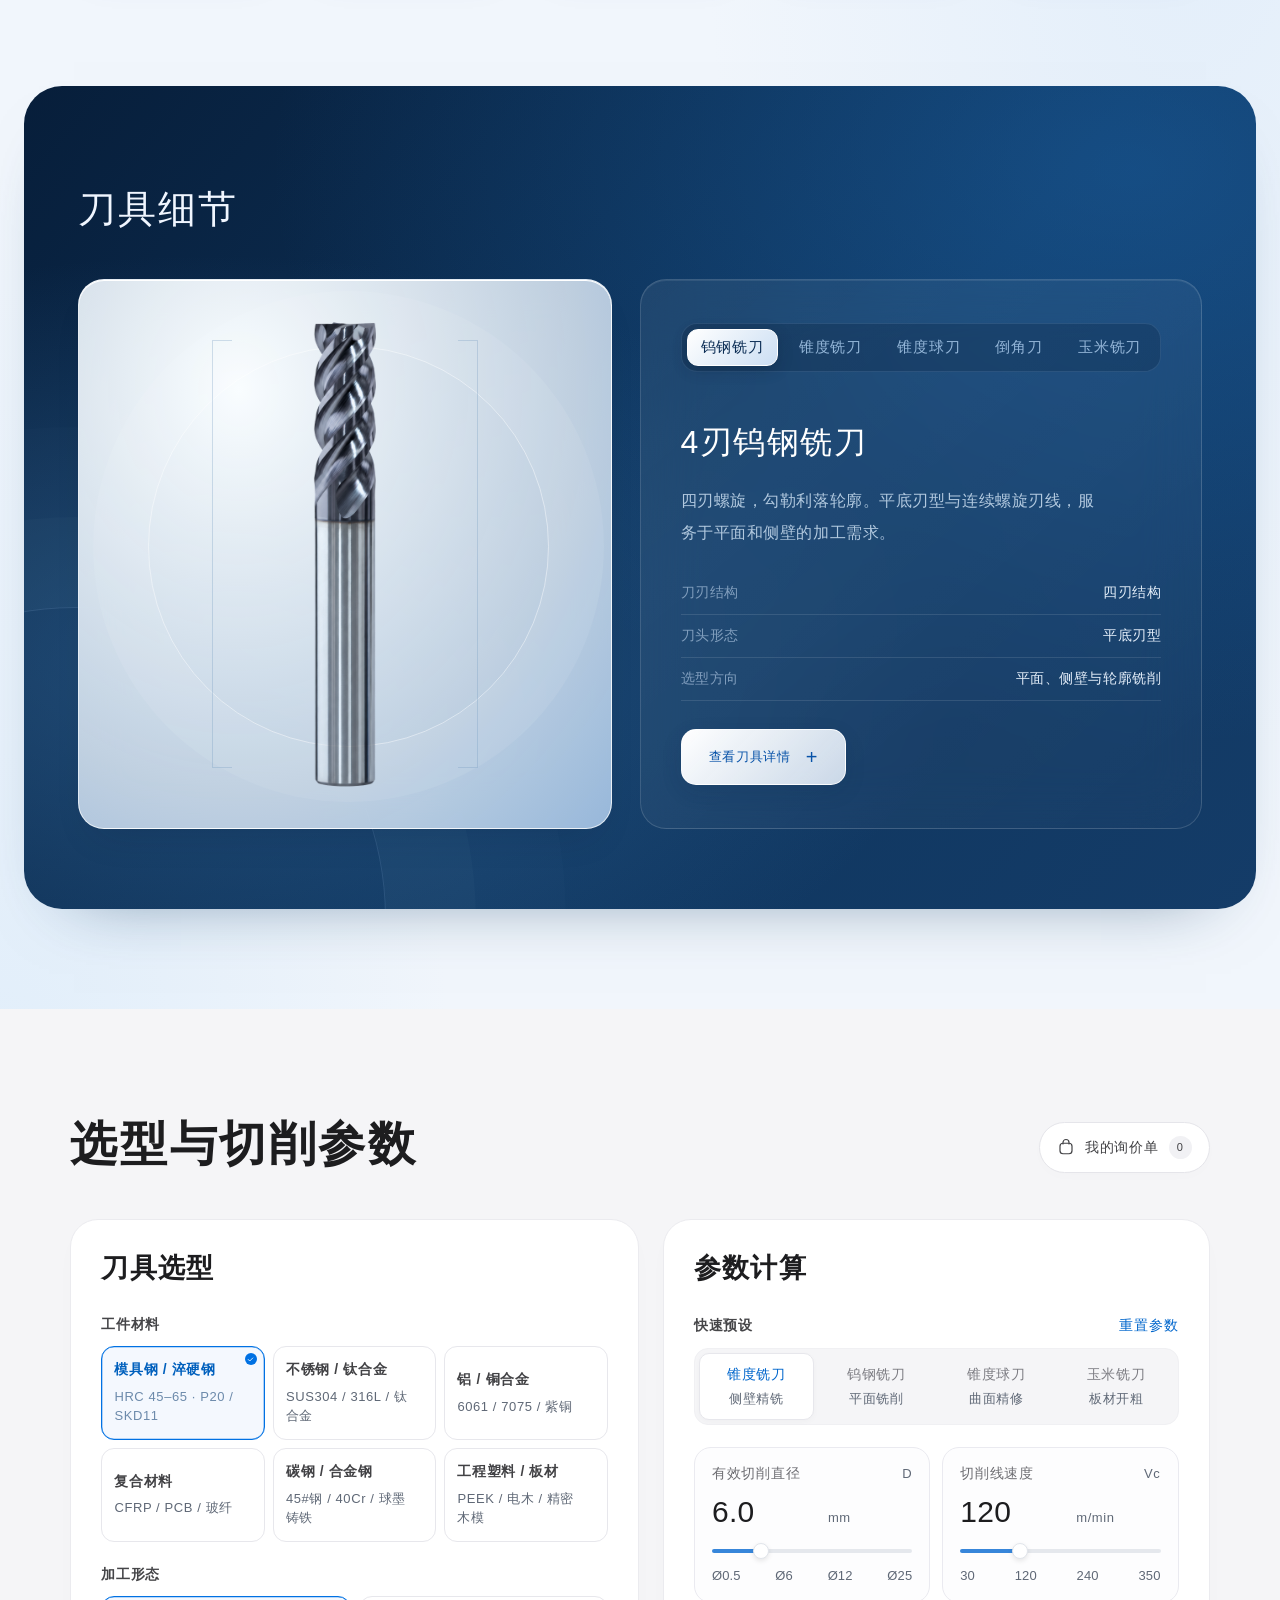
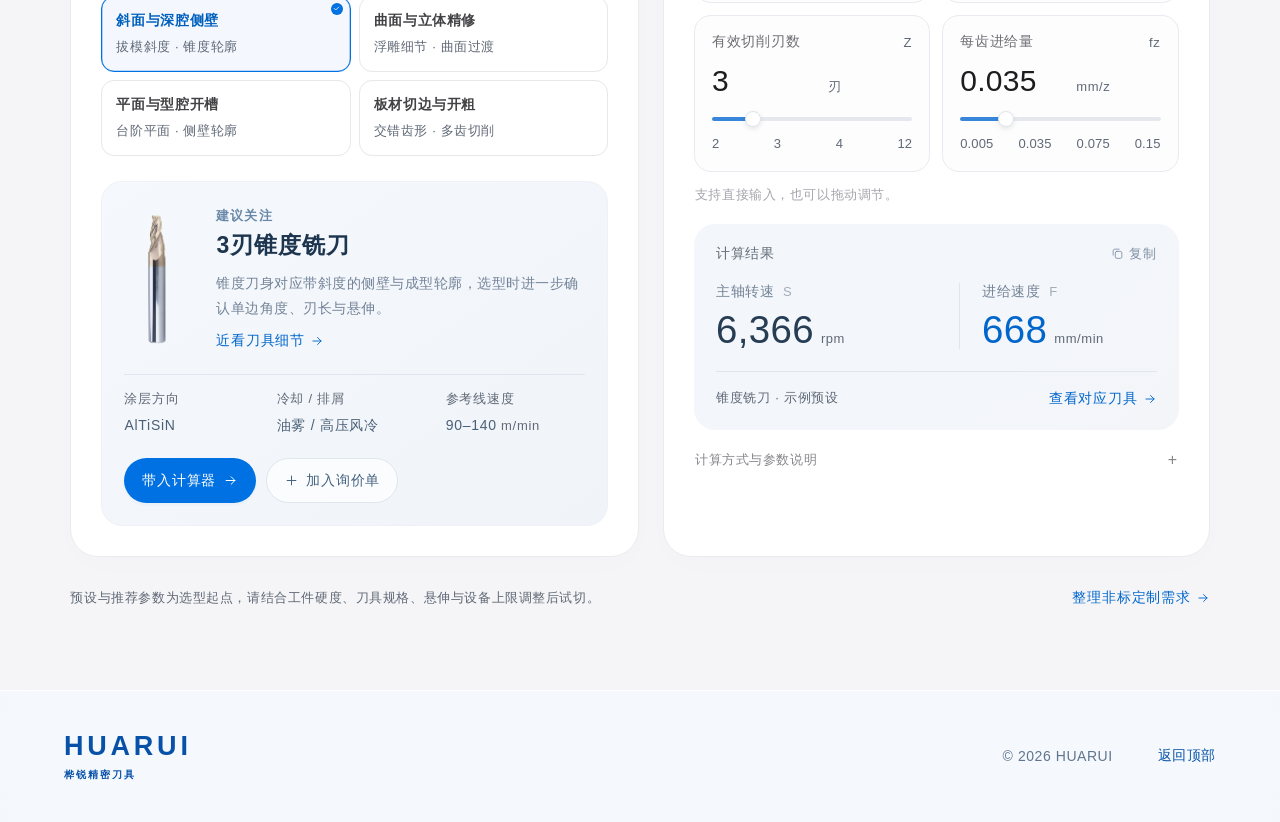
==== commit 419de6d6: "Publish the approved Huarui homepage and video player" ====
--- a/index.html
+++ b/index.html
@@ -19,15 +19,13 @@
 <header class="header"><div class="header-inner"><a class="brand" href="#top" aria-label="桦锐首页"><img src="assets/logo.png" alt="桦锐 HUARUI"></a><nav class="main-navigation" id="main-navigation" aria-label="主导航"><div class="nav-item"><a class="nav-link active" href="#top">首页</a></div><div class="nav-item has-mega"><a class="nav-link" href="#precision" aria-expanded="false" aria-controls="mega-about">关于</a><div class="mega-panel" id="mega-about" inert><div class="mega-clip"><div class="mega-inner"><div class="mega-preview"><img class="mega-logo" src="assets/logo.png" alt="桦锐 HUARUI"></div><div class="mega-links"><a href="#top">公司介绍</a><a href="#precision">生产实力</a><a href="#selection">品质理念</a></div></div></div></div></div><div class="nav-item has-mega"><a class="nav-link" href="#products" aria-expanded="false" aria-controls="mega-products">产品</a><div class="mega-panel" id="mega-products" inert><div class="mega-clip"><div class="mega-inner"><div class="mega-preview"><div class="mega-tool"><img src="assets/44.png" alt="4刃钨钢铣刀"></div><div class="mega-tool secondary"><img src="assets/55.png" alt="3刃锥度铣刀"></div></div><div class="mega-links"><a href="catalog/index.html">全部商品与规格</a><a href="#product-card-0">4刃钨钢铣刀</a><a href="#product-card-1">3刃锥度铣刀</a><a href="#product-card-2">2刃锥度球刀</a><a href="#product-card-3">2刃倒角刀</a><a href="#product-card-4">玉米铣刀</a><a href="#selection">智能选型与参数计算</a></div></div></div></div></div><div class="nav-item"><a class="nav-link" href="#selection">下载</a></div><div class="nav-item"><a class="nav-link" href="#selection">联系方式</a></div></nav><span class="nav-language">中文</span><button class="menu-button" aria-label="打开导航" aria-controls="main-navigation" aria-expanded="false">菜单</button></div></header>
 <main id="top">
 <section class="hero">
-<div class="hero-copy"><div class="eyebrow"><span></span> HUARUI PRECISION TOOLS</div><h1>精于形<span>锐于刃。</span></h1><p>让每一道切削，都恰到好处。<br>桦锐精密刀具，为细致加工而来。</p><div class="hero-actions"><a class="button primary" href="#products">探索产品系列</a><button type="button" class="hero-current-open">近观刀具细节 <svg viewBox="0 0 24 24" fill="none" stroke="currentColor" stroke-width="1.5"><path d="M5 12h14m-6-6 6 6-6 6"/></svg></button></div><div class="hero-meta"><span>硬质合金刀具</span><i></i><span>五大产品系列</span></div></div>
-<div class="hero-visual" aria-label="桦锐刀具实物展示"><div class="hero-stage-heading"><span>THE TOOL COLLECTION</span><button class="hero-auto" type="button" aria-pressed="false" aria-label="开启自动浏览刀具"><svg viewBox="0 0 16 16" fill="currentColor" aria-hidden="true"><path d="m5 3 7 5-7 5z"/></svg><span>自动浏览</span></button></div><div class="glass-orbit" aria-hidden="true"></div><div class="precision-ring ring-one"></div><div class="precision-ring ring-two"></div><div class="axis"></div><span class="visual-label">ENGINEERED FOR THE DETAIL</span><button type="button" class="hero-arrow hero-arrow-prev" aria-label="上一把刀具" aria-controls="hero-carousel-track"><svg viewBox="0 0 24 24" fill="none" stroke="currentColor" stroke-width="1.7" stroke-linecap="round" stroke-linejoin="round" aria-hidden="true"><path d="m14 6-6 6 6 6"/></svg></button><div class="hero-carousel-track" id="hero-carousel-track"><button type="button" class="carousel-tool" data-slot="left" data-index="4"><img src="assets/33.png" alt="玉米铣刀实拍" draggable="false"></button><button type="button" class="carousel-tool" data-slot="center" data-index="0"><img src="assets/44.png" alt="4刃钨钢铣刀实拍" draggable="false"></button><button type="button" class="carousel-tool" data-slot="right" data-index="1"><img src="assets/55.png" alt="3刃锥度铣刀实拍" draggable="false"></button></div><button type="button" class="hero-arrow hero-arrow-next" aria-label="下一把刀具" aria-controls="hero-carousel-track"><svg viewBox="0 0 24 24" fill="none" stroke="currentColor" stroke-width="1.7" stroke-linecap="round" stroke-linejoin="round" aria-hidden="true"><path d="m10 6 6 6-6 6"/></svg></button><p class="hero-carousel-status" aria-live="polite" aria-atomic="true"></p><div class="hero-info"><div><h2 class="hero-info-name">4刃钨钢铣刀</h2><p class="hero-info-purpose">平面、侧壁与轮廓铣削</p></div><button type="button" class="hero-inspect" aria-label="放大查看当前刀具刃口"><svg viewBox="0 0 24 24" fill="none" stroke="currentColor" stroke-width="1.5" aria-hidden="true"><circle cx="10.5" cy="10.5" r="6.5"/><path d="m15.5 15.5 4.5 4.5M7.5 10.5h6m-3-3v6"/></svg>近看刃口</button></div></div>
-<a class="scroll-cue" href="#products"><span class="scroll-line"></span> 向下探索</a>
+<div class="hero-copy"><h1>精于形<span>锐于刃。</span></h1><p>桦锐精密刀具，为细致加工而来。</p><div class="hero-actions"><a class="button primary" href="#products">探索产品系列</a><button type="button" class="hero-current-open">近观刀具细节 <svg viewBox="0 0 24 24" fill="none" stroke="currentColor" stroke-width="1.5"><path d="M5 12h14m-6-6 6 6-6 6"/></svg></button></div></div>
+<div class="hero-visual" aria-label="桦锐刀具实物展示"><div class="glass-orbit" aria-hidden="true"></div><div class="precision-ring ring-one"></div><div class="precision-ring ring-two"></div><div class="axis"></div><span class="visual-label">ENGINEERED FOR THE DETAIL</span><button type="button" class="hero-arrow hero-arrow-prev" aria-label="上一把刀具" aria-controls="hero-carousel-track"><svg viewBox="0 0 24 24" fill="none" stroke="currentColor" stroke-width="1.7" stroke-linecap="round" stroke-linejoin="round" aria-hidden="true"><path d="m14 6-6 6 6 6"/></svg></button><div class="hero-carousel-track" id="hero-carousel-track"><button type="button" class="carousel-tool" data-slot="left" data-index="4"><img src="assets/33.png" alt="玉米铣刀实拍" draggable="false"></button><button type="button" class="carousel-tool" data-slot="center" data-index="0"><img src="assets/44.png" alt="4刃钨钢铣刀实拍" draggable="false"></button><button type="button" class="carousel-tool" data-slot="right" data-index="1"><img src="assets/55.png" alt="3刃锥度铣刀实拍" draggable="false"></button></div><button type="button" class="hero-arrow hero-arrow-next" aria-label="下一把刀具" aria-controls="hero-carousel-track"><svg viewBox="0 0 24 24" fill="none" stroke="currentColor" stroke-width="1.7" stroke-linecap="round" stroke-linejoin="round" aria-hidden="true"><path d="m10 6 6 6-6 6"/></svg></button><p class="hero-carousel-status" aria-live="polite" aria-atomic="true"></p><div class="hero-info"><h2 class="hero-info-name">4刃钨钢铣刀</h2></div></div>
 </section>
-<div class="category-strip hero-dock" role="group" aria-label="切换首屏刀具"><span class="dock-label">探索五大系列<small>THE COLLECTION</small></span><button data-hero="0" aria-pressed="true">四刃铣刀</button><button data-hero="1" aria-pressed="false">锥度铣刀</button><button data-hero="2" aria-pressed="false">锥度球刀</button><button data-hero="3" aria-pressed="false">倒角刀</button><button data-hero="4" aria-pressed="false">玉米铣刀</button></div>
-<section class="section products" id="products"><div class="section-heading"><div><div class="eyebrow">THE COLLECTION</div><h2>找到你的切削利器。</h2></div><p>从平面铣削到曲面细修，<br>让刀具形态，匹配加工所需。</p></div><a class="button primary" href="catalog/index.html">查看完整商品目录</a><div id="collection" style="margin-top:24px"></div></section>
+<section class="section products" id="products"><div class="section-heading"><h2>产品系列</h2><a class="button primary catalog-entry" href="catalog/index.html">查看完整商品目录</a></div><div id="collection"></div></section>
 <div id="lower-content"></div>
 </main>
-<footer><a class="footer-brand" href="#top">HUARUI<span>桦锐精密刀具</span></a><p>精于形，锐于刃。</p><span>© <span id="year">2026</span> HUARUI</span><a href="#top">返回顶部</a></footer>
+<footer><a class="footer-brand" href="#top">HUARUI<span>桦锐精密刀具</span></a><span>© <span id="year">2026</span> HUARUI</span><a href="#top">返回顶部</a></footer>
 <dialog id="product-dialog" aria-labelledby="dialog-title"></dialog>
 <script src="app.js"></script>
 <script src="workbench.js"></script>
--- a/home-refinement.css
+++ b/home-refinement.css
@@ -1,7 +1,7 @@
 /* Desktop product exploration, built on the retained three-photo carousel. */
-.hero{min-height:760px;height:calc(100svh - 110px);max-height:920px;padding-top:96px;background:radial-gradient(ellipse at 76% 42%,#cee3f675,transparent 47%),linear-gradient(115deg,#fafcfe 5%,#f5f9fd 53%,#edf4fc);isolation:isolate}
+.hero { min-height:100svh; height:auto; max-height:none; padding:clamp(104px,13svh,142px) 0 clamp(28px,5svh,60px); align-items:center; background:radial-gradient(ellipse at 76% 42%,#cee3f675,transparent 47%),linear-gradient(115deg,#fafcfe 5%,#f5f9fd 53%,#edf4fc); isolation:isolate; }
 .hero:before{display:none}.hero:after{opacity:.2;border-color:#fff;right:-28%;top:5%}
-.hero-copy{padding:0 0 48px 12%;z-index:3}.hero-copy>.eyebrow{padding:0;background:transparent;border:0;border-radius:0;box-shadow:none;backdrop-filter:none;font-size:11px;letter-spacing:.18em;color:#6284a7}
+.hero-copy { padding:0 0 16px 12%; z-index:3; }
 .hero-copy h1{font-size:clamp(72px,6.7vw,106px);font-weight:500;line-height:1.19;letter-spacing:.065em;margin:31px 0 25px}
 .hero-copy h1 span{background:linear-gradient(110deg,#074580,#075bad 78%);background-clip:text;-webkit-background-clip:text}
 .hero-copy>p{font-size:16px;line-height:2.05;color:#647d96;letter-spacing:.045em}
@@ -9,15 +9,12 @@
 .hero-actions .primary:after{display:none}.hero-actions .primary:hover{background:#0b65b9;box-shadow:0 11px 24px #0752a834;transform:translateY(-2px)}
 .hero-current-open{display:inline-flex;align-items:center;gap:10px;padding:9px 0;color:#315d87;background:transparent;border:0;border-bottom:1px solid #adc8df;letter-spacing:.05em;font-size:14px;transition:gap .25s,color .25s}
 .hero-current-open:hover{gap:15px;color:#0758a7}.hero-current-open svg{width:16px;height:16px}
-.hero-meta{margin-top:35px;font-size:12px;color:#7c91a5;letter-spacing:.06em}
-.hero-visual{margin:22px 7% 72px 0;min-height:510px;isolation:isolate}
+
+.hero-visual { margin:0 7% 0 0; min-height:0; height:clamp(390px,calc(100svh - 168px),700px); isolation:isolate; }
 .hero-visual:before{inset:0 3% 0;border-radius:35px;border:1px solid #ffffffd1;transform:none;background:radial-gradient(ellipse at var(--glow-x,50%) var(--glow-y,38%),#ffffffd4,transparent 67%),linear-gradient(125deg,#ffffff34,#d8e8f780);box-shadow:inset 0 1px 0 #fff,0 20px 60px -38px #2f659546;backdrop-filter:none;transition:box-shadow .4s}
 .hero-visual:hover:before{box-shadow:inset 0 1px 0 #fff,0 22px 60px -34px #2f659556}
 .hero-visual .precision-ring,.hero-visual .glass-orbit,.hero-visual .axis,.hero-visual .visual-label,.hero-visual .visual-caption{display:none}
-.hero-stage-heading{position:absolute;top:22px;left:10%;right:10%;display:flex;align-items:center;justify-content:space-between;gap:15px;z-index:4}
-.hero-stage-heading>span{font-size:10px;letter-spacing:.18em;color:#87a0b8;pointer-events:none}
-.hero-auto{display:flex;align-items:center;gap:6px;min-height:32px;padding:6px 9px;border:0;border-radius:18px;background:#ffffff85;color:#6d8aa7;font-size:11px;letter-spacing:.04em;transition:color .25s,background .25s}
-.hero-auto:hover{background:#fff;color:#0758a7}.hero-auto svg{width:12px;height:12px}.hero-auto[aria-pressed=true]{color:#0758a7;background:#fff}
+
 .hero-carousel-track{inset:43px 0 88px;pointer-events:auto;touch-action:pan-y;cursor:grab}
 .hero-carousel-track.is-dragging{cursor:grabbing}
 .carousel-tool{appearance:none;-webkit-appearance:none;background:transparent;border:0;border-radius:12px;padding:0;pointer-events:auto;cursor:pointer;height:93%;width:24%;top:49%;filter:saturate(.85);transition:filter .35s}
@@ -30,25 +27,188 @@
 .hero-arrow-prev{left:5%}.hero-arrow-next{right:5%}.hero-arrow:hover{color:#0758a7;box-shadow:0 7px 20px #1c558724}
 .hero-info{position:absolute;left:10%;right:10%;bottom:22px;display:flex;align-items:center;justify-content:space-between;gap:14px;z-index:3;border-top:1px solid #b9cee34d;padding-top:17px}
 .hero-info-name{margin:0 0 7px;font-size:20px;font-weight:500;letter-spacing:.045em;color:#254969;line-height:1.3}
-.hero-info-purpose{margin:0;font-size:12px;line-height:1.6;letter-spacing:.035em;color:#7793ac}
-.hero-inspect{display:flex;align-items:center;gap:8px;padding:10px 0 10px 12px;flex-shrink:0;white-space:nowrap;background:transparent;border:0;color:#276aab;font-size:12px;letter-spacing:.035em}
-.hero-inspect svg{width:18px;height:18px;transition:transform .25s}.hero-inspect:hover svg{transform:scale(1.12)}
-.scroll-cue{bottom:32px;font-size:11px;letter-spacing:.12em;gap:10px}.scroll-line{height:22px}
-.hero-dock{margin:-14px 5.5% 0;gap:8px;padding:9px 12px;border-radius:23px;background:#f7fbfecc;box-shadow:0 12px 28px -23px #225d9755;border-color:#fff;backdrop-filter:blur(18px)}
-.hero-dock .dock-label{font-size:12px;padding:0 19px 0 11px;color:#6c87a0}.hero-dock .dock-label small{font-size:9px;margin-top:7px}
-.hero-dock button{display:flex;align-items:center;justify-content:center;gap:12px;text-align:left;padding:11px 15px;border-radius:16px;min-height:77px;overflow:hidden;isolation:isolate;white-space:normal;transition:background .25s,box-shadow .25s,color .25s}
-.hero-dock button:hover{transform:none;background:#ffffffb0}.hero-dock button[aria-pressed=true]{box-shadow:0 4px 15px #224f7912;border-color:#e5edf5}
-.dock-photo{display:block!important;width:25px;height:54px;flex-shrink:0;position:relative;overflow:hidden;mix-blend-mode:multiply}
-.dock-photo img{position:absolute;height:100%;width:auto;max-width:none;left:50%;transform:translateX(-50%);transition:height .35s,opacity .35s;opacity:.55}
-.hero-dock button[aria-pressed=true] .dock-photo img,.hero-dock button:hover .dock-photo img{opacity:1}
-.hero-dock .dock-copy{display:block!important;font-family:inherit;font-size:14px;color:inherit;line-height:1.4;white-space:nowrap;letter-spacing:.035em}
-.dock-copy small{display:block;font-size:10px;color:#90a4b8;font-weight:400;letter-spacing:.025em;margin-top:6px}
-.hero-dock button[aria-pressed=true] .dock-copy{color:#0758a7}.hero-dock button[aria-pressed=true] .dock-copy small{color:#7192b3}
-.hero-dock .dock-autoprogress{display:block;position:absolute;left:15%;bottom:5px;width:70%;height:2px;border-radius:2px;background:#0b62ae;transform:scaleX(0);transform-origin:left;opacity:0}
-.hero-dock.is-autoplay button[aria-pressed=true] .dock-autoprogress{opacity:.45}
+
 .hero-entry{animation:hero-soft-entry .85s cubic-bezier(.22,1,.36,1) both}
 @keyframes hero-soft-entry{from{opacity:0;translate:0 12px}to{opacity:1;translate:0 0}}
-@media(min-width:1600px){.hero{min-height:820px;max-height:940px}.hero-visual{min-height:570px}.hero-copy{padding-left:14%}}
-@media(max-width:1100px){.hero{min-height:760px;grid-template-columns:44% 56%}.hero-visual{margin-right:4%;min-height:500px}.hero-copy{padding-left:10%}.hero-copy h1{font-size:73px}.hero-actions{gap:18px;flex-wrap:wrap}.hero-current-open{font-size:13px}.hero-info{left:12%;right:12%}.hero-info-name{font-size:18px}.hero-info-purpose{font-size:11px}.hero-inspect{font-size:11px}.hero-dock .dock-label{display:none}.hero-dock button{padding:9px 10px;gap:9px}.hero-dock .dock-copy{font-size:13px}.dock-copy small{font-size:10px}.hero-dock{margin-inline:4%}}
-@media(max-width:700px){.hero{display:grid;grid-template-columns:1fr;height:auto;max-height:none;min-height:0;padding-top:122px}.hero-copy{padding:0 7%}.hero-copy h1{font-size:65px;line-height:1.14;margin:28px 0 23px}.hero-copy>p{font-size:14px}.hero-actions{flex-wrap:nowrap;gap:20px}.hero-actions .primary{font-size:13px;padding:15px 20px}.hero-current-open{font-size:12px}.hero-meta{margin-top:25px}.hero-visual{height:480px;min-height:0;margin:32px 5% 64px}.hero-carousel-track{inset:40px 0 89px}.carousel-tool{height:94%}.hero-stage-heading{top:17px}.hero-stage-heading>span{font-size:9px}.hero-auto{font-size:10px}.hero-info{bottom:20px}.hero-arrow{width:37px}.hero-info-purpose{font-size:10px}.hero-info-name{font-size:17px}.hero-dock{margin-top:-33px;padding:8px;gap:6px}.hero-dock button{min-width:142px;min-height:77px;flex-shrink:0}.hero-dock .dock-photo{display:block!important}.hero-dock .dock-copy{font-size:13px}.scroll-cue{display:none}}
-@media(prefers-reduced-motion:reduce){.hero-entry{animation:none}.hero-auto{display:none}}
+@media (min-width:1600px) { .hero-copy { padding-left:14%; } }
+@media (max-width:1100px) { .hero { grid-template-columns:44% 56%; } .hero-visual { margin-right:4%; } .hero-copy { padding-left:10%; } .hero-copy h1 { font-size:clamp(55px,6.5vw,73px); } .hero-actions { gap:18px; flex-wrap:wrap; } .hero-current-open { font-size:13px; } .hero-info { left:12%; right:12%; } .hero-info-name { font-size:18px; } }
+@media (max-width:700px) { .hero { grid-template-columns:1fr; align-content:center; padding:100px 0 26px; } .hero-copy { padding:0 7%; } .hero-copy h1 { font-size:clamp(49px,12vw,65px); line-height:1.14; margin:0 0 20px; } .hero-copy>p { font-size:14px; } .hero-actions { gap:16px; flex-wrap:wrap; } .hero-actions .primary { font-size:13px; padding:14px 18px; } .hero-current-open { font-size:12px; } .hero-visual { height:clamp(315px,46svh,465px); margin:26px 5% 0; } .carousel-tool { height:94%; } .hero-arrow { width:37px; } .hero-info-name { font-size:17px; } }
+@media(prefers-reduced-motion:reduce){.hero-entry{animation:none}}
+
+.products .section-heading { align-items:center; }
+.catalog-entry { border-radius:24px; padding:12px 18px; white-space:nowrap; }
+.products .card-photo { margin-top:16px; }
+.products .card-bottom h3 { margin:0; }
+.wb-footnote > p { margin:0; }
+
+.spotlight-image.has-video {
+  display:grid;
+  align-items:center;
+  background:radial-gradient(ellipse at center,#1c3e60,#0c233b);
+  border-color:#ffffff40;
+}
+.spotlight-image.has-video::before,
+.spotlight-image.has-video .spec-line,
+.spotlight-image > [hidden] { display:none; }
+.spotlight-player {
+  position:relative;
+  width:100%;
+  aspect-ratio:16 / 9;
+  max-height:100%;
+  isolation:isolate;
+  background:#0c1724;
+}
+.spotlight-player:fullscreen { height:100%; }
+.spotlight-video {
+  display:block;
+  width:100%;
+  height:100%;
+  object-fit:contain;
+}
+.player-surface {
+  position:absolute;
+  inset:0;
+  display:grid;
+  place-items:center;
+  width:100%;
+  padding:0;
+  border:0;
+  background:none;
+}
+.player-surface:focus-visible { outline-offset:-4px; }
+.player-center-icon {
+  display:grid;
+  place-items:center;
+  width:clamp(52px,6vw,68px);
+  aspect-ratio:1;
+  border:1px solid rgb(255 255 255 / 42%);
+  border-radius:50%;
+  color:#fff;
+  background:rgb(8 22 37 / 78%);
+  box-shadow:0 5px 22px rgb(0 0 0 / 25%);
+  transition:opacity .18s ease,background .18s ease;
+}
+.player-center-icon svg { width:29px; height:29px; fill:currentColor; }
+.player-surface:is(:hover,:focus-visible) .player-center-icon { background:#113c64; }
+.spotlight-player.is-playing .player-center-icon { opacity:0; }
+.player-controls {
+  position:absolute;
+  inset:0;
+  opacity:0;
+  visibility:hidden;
+  pointer-events:none;
+  transition:opacity .18s ease, visibility 0s linear .18s;
+}
+.spotlight-player:has(:focus-visible) .player-controls,
+.spotlight-player.show-controls .player-controls {
+  opacity:1;
+  visibility:visible;
+  transition-delay:0s;
+}
+@media (hover:hover) and (pointer:fine) {
+  .spotlight-player:hover .player-controls {
+    opacity:1;
+    visibility:visible;
+    transition-delay:0s;
+  }
+}
+.player-toolbar {
+  position:absolute;
+  inset:0 0 auto;
+  display:flex;
+  gap:7px;
+  padding:12px 14px 26px;
+  background:linear-gradient(rgb(0 0 0 / 40%),transparent);
+}
+.player-toolbar button {
+  display:grid;
+  place-items:center;
+  flex:none;
+  width:38px;
+  height:38px;
+  padding:0;
+  border:0;
+  border-radius:50%;
+  color:#fff;
+  background:rgb(0 0 0 / 58%);
+  pointer-events:auto;
+}
+.player-toolbar button[hidden] { display:none; }
+.player-toolbar button:hover { background:rgb(0 0 0 / 78%); }
+.player-fullscreen { margin-inline-start:auto; }
+.player-toolbar svg { width:21px; height:21px; fill:currentColor; }
+.player-sound-icon,.player-muted-icon,.player-fullscreen svg {
+  fill:none;
+  stroke:currentColor;
+  stroke-width:1.7;
+  stroke-linecap:round;
+  stroke-linejoin:round;
+}
+.player-pause-icon,.player-muted-icon,
+.is-playing .player-play-icon,.is-muted .player-sound-icon { display:none; }
+.is-playing .player-pause-icon,.is-muted .player-muted-icon { display:initial; }
+.player-seek {
+  position:absolute;
+  inset:auto 0 0;
+  width:100%;
+  height:20px;
+  margin:0;
+  padding:0;
+  appearance:none;
+  background:transparent;
+  cursor:pointer;
+  pointer-events:auto;
+}
+.player-seek::-webkit-slider-runnable-track {
+  height:3px;
+  transform:translateY(7px);
+  background:linear-gradient(to right,#ff3655 0 var(--progress,0%),rgb(255 255 255 / 48%) var(--progress,0%) 100%);
+}
+.player-seek::-moz-range-track {
+  height:3px;
+  background:linear-gradient(to right,#ff3655 0 var(--progress,0%),rgb(255 255 255 / 48%) var(--progress,0%) 100%);
+}
+.player-seek::-webkit-slider-thumb {
+  appearance:none;
+  width:10px;
+  height:10px;
+  margin-top:-4px;
+  border:0;
+  border-radius:50%;
+  background:#ff3655;
+  opacity:0;
+}
+.player-seek::-moz-range-thumb {
+  width:10px;
+  height:10px;
+  border:0;
+  border-radius:50%;
+  background:#ff3655;
+  opacity:0;
+}
+.player-seek:is(:hover,:focus-visible)::-webkit-slider-thumb { opacity:1; }
+.player-seek:is(:hover,:focus-visible)::-moz-range-thumb { opacity:1; }
+
+.hero-carousel-track { inset:34px 0 81px; }
+.hero-info { justify-content:center; padding-top:15px; bottom:22px; }
+.hero-info-name { margin:0; color:#1f4161; font-weight:550; }
+
+.hero-arrow { color:#517ca5; }
+.hero-arrow svg { transition:transform .22s var(--ease); }
+.hero-arrow-prev:hover svg { transform:translateX(-2px); }
+.hero-arrow-next:hover svg { transform:translateX(2px); }
+.hero-arrow:active { transform:translateY(-50%) scale(.94); }
+.hero-current-open { gap:10px; }
+.hero-current-open:hover { gap:10px; }
+.hero-current-open svg { transition:transform .22s var(--ease); }
+.hero-current-open:hover svg { transform:translateX(4px); }
+@media (max-width:700px) {
+  .hero-carousel-track { inset:27px 0 69px; }
+  .hero-info { bottom:19px; }
+  .products .section-heading { align-items:flex-start; gap:14px; }
+
+}
+@media (prefers-reduced-motion:reduce) {
+  .hero-arrow:hover svg,.hero-current-open:hover svg { transform:none; }
+  .hero-arrow:active { transform:translateY(-50%); }
+}
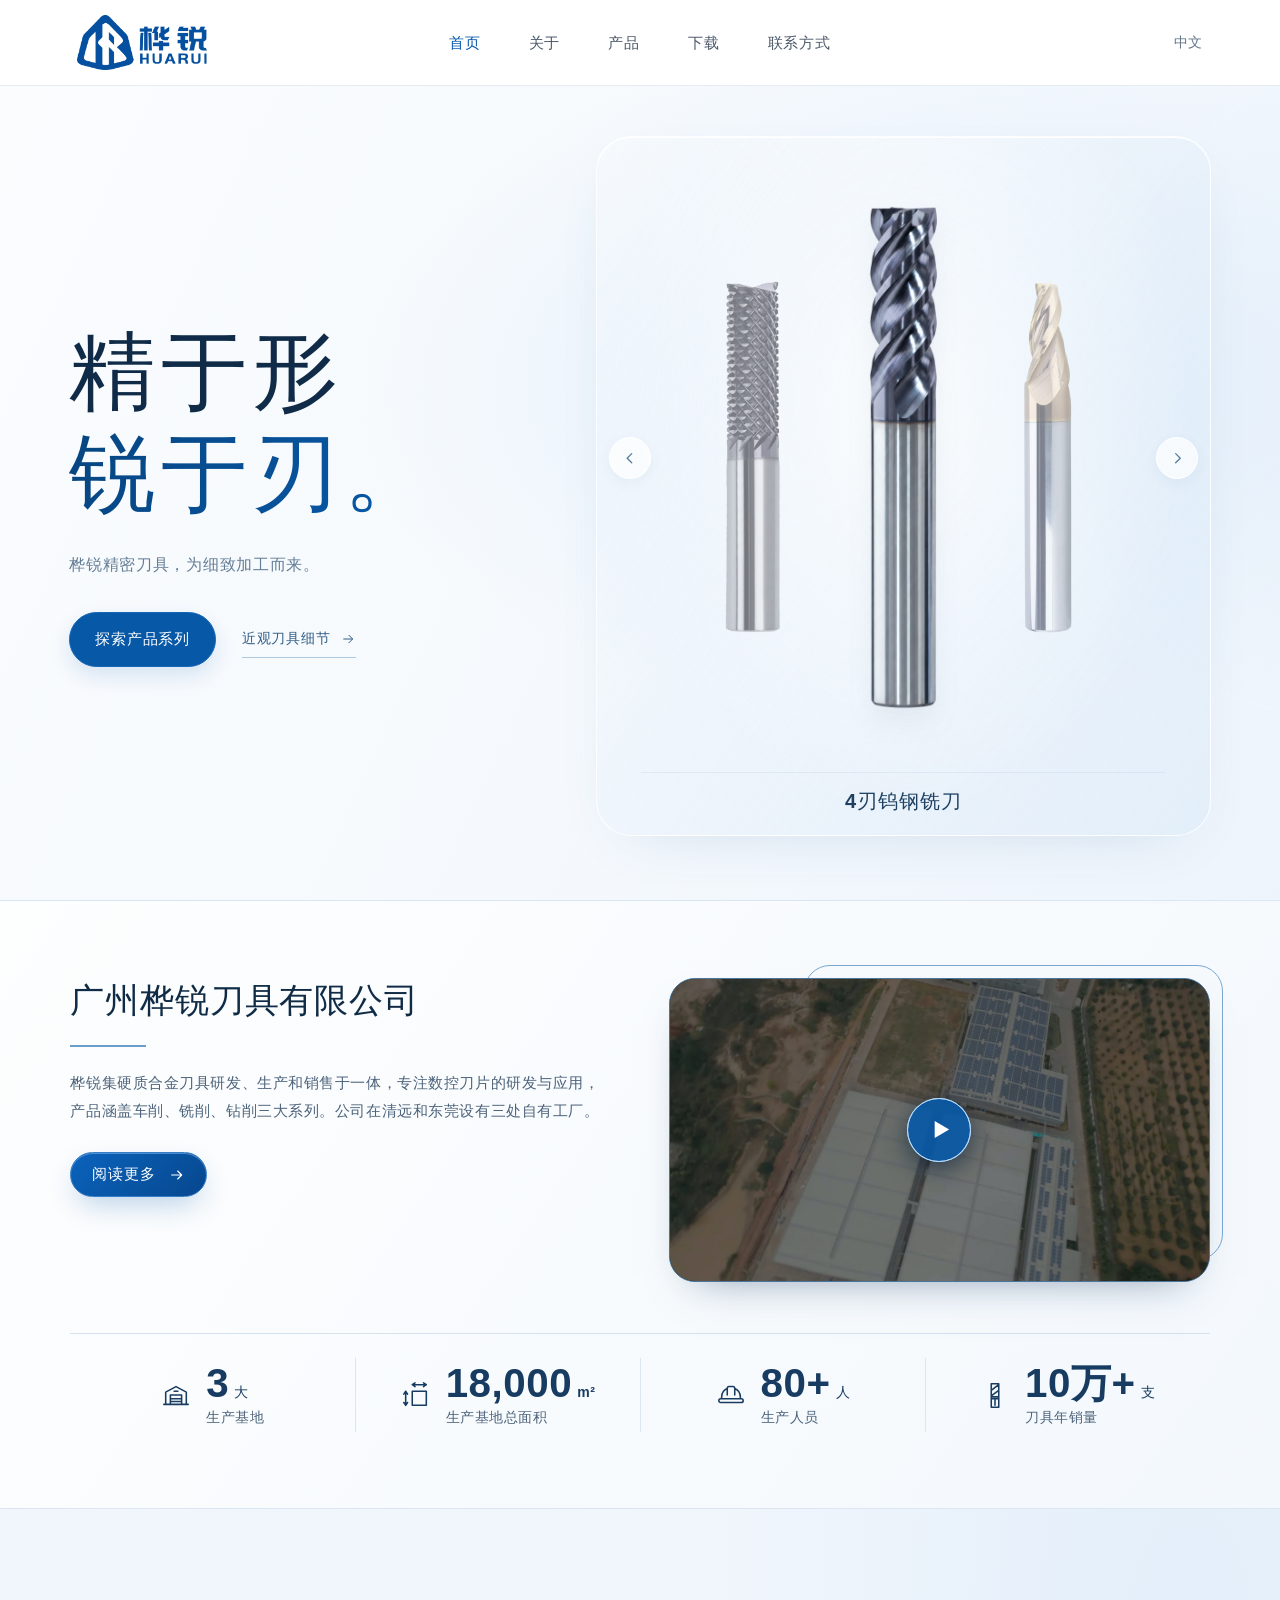
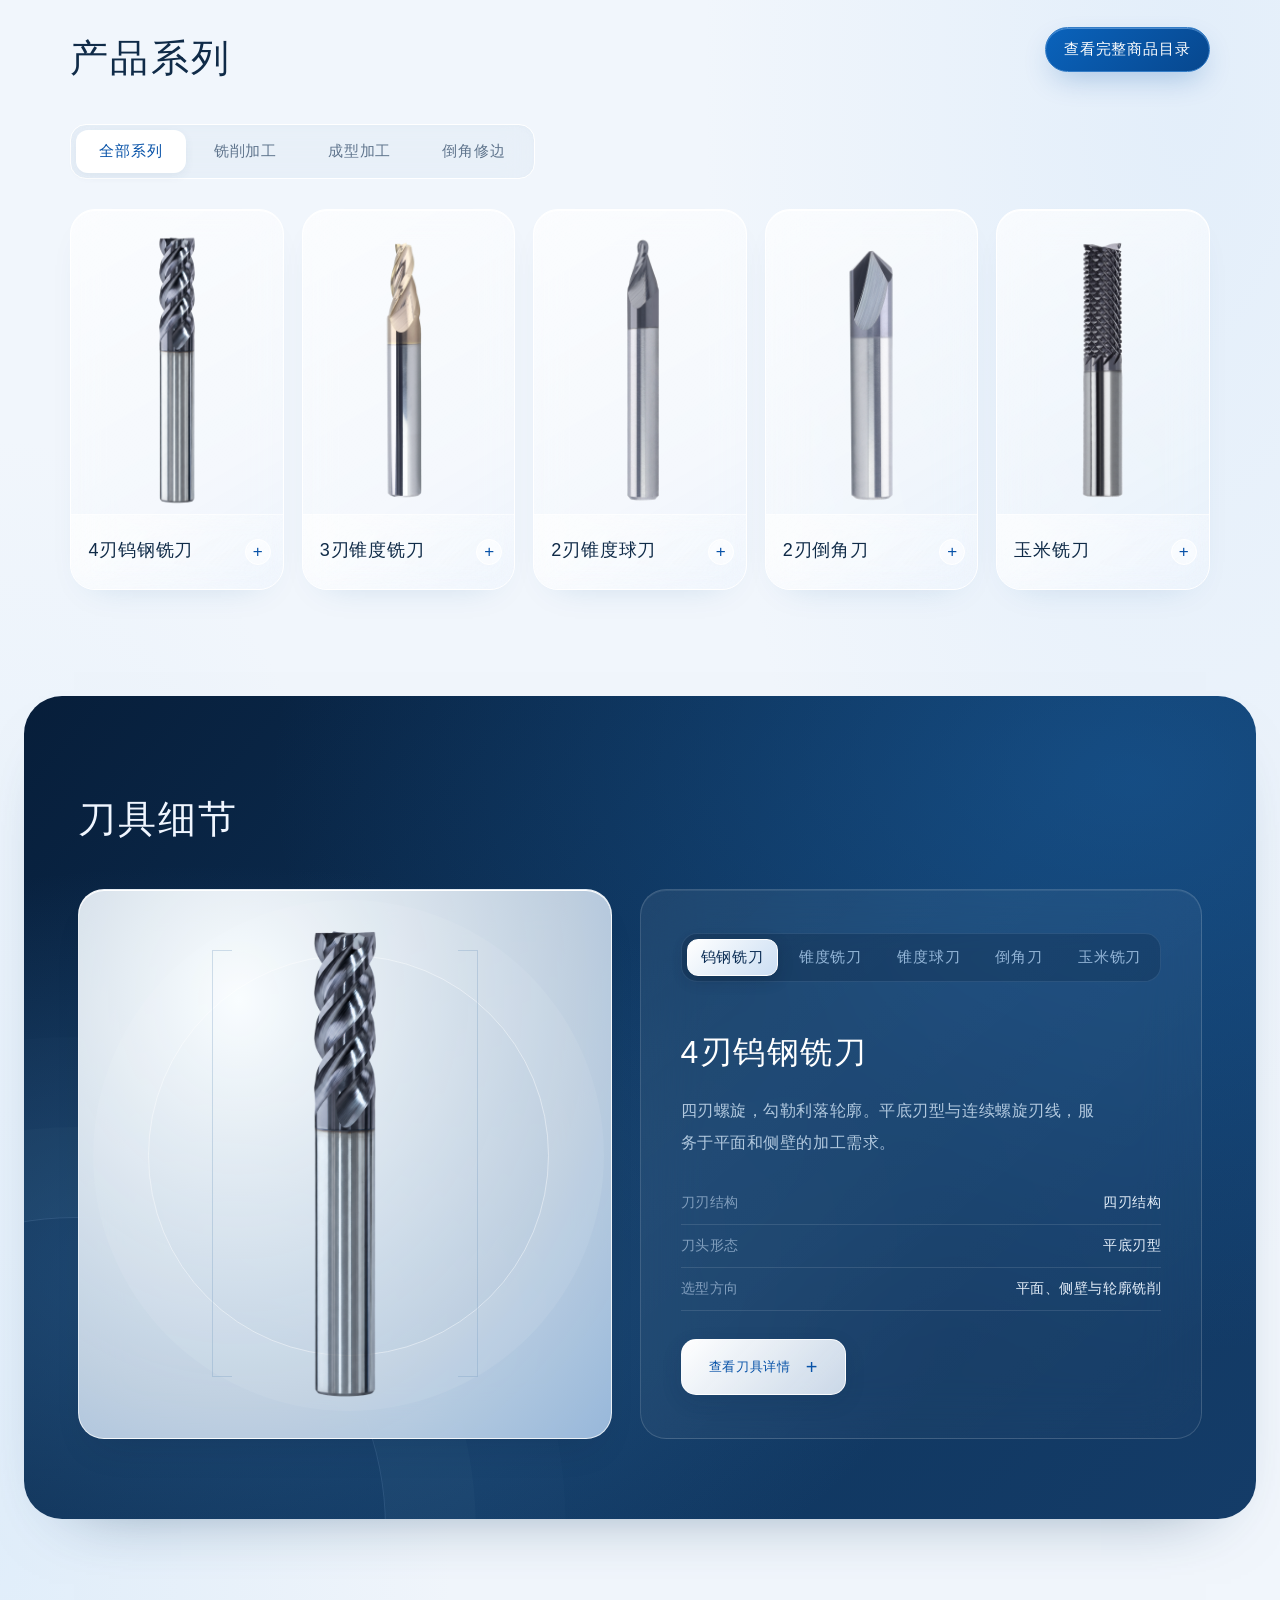
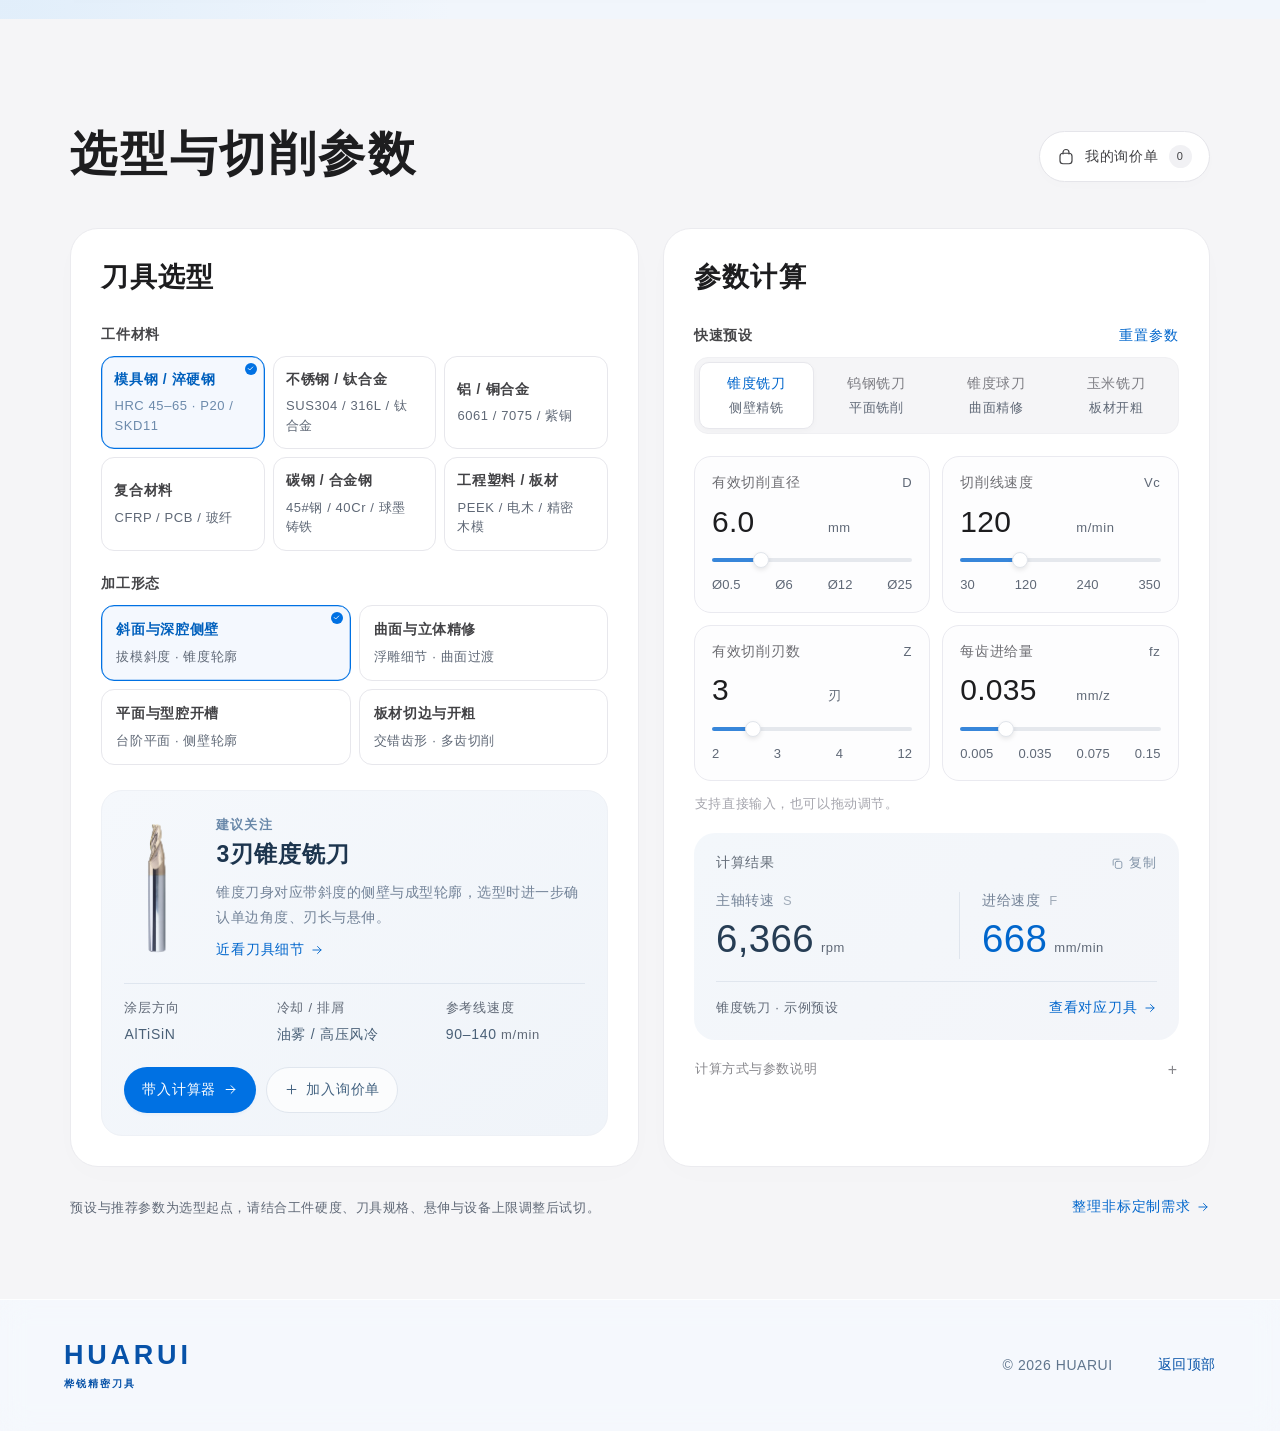
==== commit 9c87ccbe: "Publish the company introduction and 4K factory tour" ====
--- a/index.html
+++ b/index.html
@@ -16,20 +16,62 @@
 <body>
 <div class="reading-progress" aria-hidden="true"></div>
 <a class="skip" href="#products">跳至产品系列</a>
-<header class="header"><div class="header-inner"><a class="brand" href="#top" aria-label="桦锐首页"><img src="assets/logo.png" alt="桦锐 HUARUI"></a><nav class="main-navigation" id="main-navigation" aria-label="主导航"><div class="nav-item"><a class="nav-link active" href="#top">首页</a></div><div class="nav-item has-mega"><a class="nav-link" href="#precision" aria-expanded="false" aria-controls="mega-about">关于</a><div class="mega-panel" id="mega-about" inert><div class="mega-clip"><div class="mega-inner"><div class="mega-preview"><img class="mega-logo" src="assets/logo.png" alt="桦锐 HUARUI"></div><div class="mega-links"><a href="#top">公司介绍</a><a href="#precision">生产实力</a><a href="#selection">品质理念</a></div></div></div></div></div><div class="nav-item has-mega"><a class="nav-link" href="#products" aria-expanded="false" aria-controls="mega-products">产品</a><div class="mega-panel" id="mega-products" inert><div class="mega-clip"><div class="mega-inner"><div class="mega-preview"><div class="mega-tool"><img src="assets/44.png" alt="4刃钨钢铣刀"></div><div class="mega-tool secondary"><img src="assets/55.png" alt="3刃锥度铣刀"></div></div><div class="mega-links"><a href="catalog/index.html">全部商品与规格</a><a href="#product-card-0">4刃钨钢铣刀</a><a href="#product-card-1">3刃锥度铣刀</a><a href="#product-card-2">2刃锥度球刀</a><a href="#product-card-3">2刃倒角刀</a><a href="#product-card-4">玉米铣刀</a><a href="#selection">智能选型与参数计算</a></div></div></div></div></div><div class="nav-item"><a class="nav-link" href="#selection">下载</a></div><div class="nav-item"><a class="nav-link" href="#selection">联系方式</a></div></nav><span class="nav-language">中文</span><button class="menu-button" aria-label="打开导航" aria-controls="main-navigation" aria-expanded="false">菜单</button></div></header>
+<header class="header"><div class="header-inner"><a class="brand" href="#top" aria-label="桦锐首页"><img src="assets/logo.png" alt="桦锐 HUARUI"></a><nav class="main-navigation" id="main-navigation" aria-label="主导航"><div class="nav-item"><a class="nav-link active" href="#top">首页</a></div><div class="nav-item has-mega"><a class="nav-link" href="about/index.html" target="_blank" rel="noopener" data-section-alias="company precision" aria-expanded="false" aria-controls="mega-about">关于</a><div class="mega-panel" id="mega-about" inert><div class="mega-clip"><div class="mega-inner"><div class="mega-preview"><img class="mega-logo" src="assets/logo.png" alt="桦锐 HUARUI"></div><div class="mega-links"><a href="about/index.html" target="_blank" rel="noopener">公司介绍</a><a href="about/index.html#production" target="_blank" rel="noopener">生产实力</a><a href="about/index.html#quality" target="_blank" rel="noopener">品质理念</a></div></div></div></div></div><div class="nav-item has-mega"><a class="nav-link" href="#products" aria-expanded="false" aria-controls="mega-products">产品</a><div class="mega-panel" id="mega-products" inert><div class="mega-clip"><div class="mega-inner"><div class="mega-preview"><div class="mega-tool"><img src="assets/44.png" alt="4刃钨钢铣刀"></div><div class="mega-tool secondary"><img src="assets/55.png" alt="3刃锥度铣刀"></div></div><div class="mega-links"><a href="catalog/index.html">全部商品与规格</a><a href="#product-card-0">4刃钨钢铣刀</a><a href="#product-card-1">3刃锥度铣刀</a><a href="#product-card-2">2刃锥度球刀</a><a href="#product-card-3">2刃倒角刀</a><a href="#product-card-4">玉米铣刀</a><a href="#selection">智能选型与参数计算</a></div></div></div></div></div><div class="nav-item"><a class="nav-link" href="#selection">下载</a></div><div class="nav-item"><a class="nav-link" href="#selection">联系方式</a></div></nav><span class="nav-language">中文</span><button class="menu-button" aria-label="打开导航" aria-controls="main-navigation" aria-expanded="false">菜单</button></div></header>
 <main id="top">
 <section class="hero">
 <div class="hero-copy"><h1>精于形<span>锐于刃。</span></h1><p>桦锐精密刀具，为细致加工而来。</p><div class="hero-actions"><a class="button primary" href="#products">探索产品系列</a><button type="button" class="hero-current-open">近观刀具细节 <svg viewBox="0 0 24 24" fill="none" stroke="currentColor" stroke-width="1.5"><path d="M5 12h14m-6-6 6 6-6 6"/></svg></button></div></div>
 <div class="hero-visual" aria-label="桦锐刀具实物展示"><div class="glass-orbit" aria-hidden="true"></div><div class="precision-ring ring-one"></div><div class="precision-ring ring-two"></div><div class="axis"></div><span class="visual-label">ENGINEERED FOR THE DETAIL</span><button type="button" class="hero-arrow hero-arrow-prev" aria-label="上一把刀具" aria-controls="hero-carousel-track"><svg viewBox="0 0 24 24" fill="none" stroke="currentColor" stroke-width="1.7" stroke-linecap="round" stroke-linejoin="round" aria-hidden="true"><path d="m14 6-6 6 6 6"/></svg></button><div class="hero-carousel-track" id="hero-carousel-track"><button type="button" class="carousel-tool" data-slot="left" data-index="4"><img src="assets/33.png" alt="玉米铣刀实拍" draggable="false"></button><button type="button" class="carousel-tool" data-slot="center" data-index="0"><img src="assets/44.png" alt="4刃钨钢铣刀实拍" draggable="false"></button><button type="button" class="carousel-tool" data-slot="right" data-index="1"><img src="assets/55.png" alt="3刃锥度铣刀实拍" draggable="false"></button></div><button type="button" class="hero-arrow hero-arrow-next" aria-label="下一把刀具" aria-controls="hero-carousel-track"><svg viewBox="0 0 24 24" fill="none" stroke="currentColor" stroke-width="1.7" stroke-linecap="round" stroke-linejoin="round" aria-hidden="true"><path d="m10 6 6 6-6 6"/></svg></button><p class="hero-carousel-status" aria-live="polite" aria-atomic="true"></p><div class="hero-info"><h2 class="hero-info-name">4刃钨钢铣刀</h2></div></div>
+</section>
+<section class="company-section" id="company" aria-labelledby="company-title">
+  <div class="company-inner">
+    <div class="company-copy" data-company-reveal="left">
+      <h2 id="company-title">广州桦锐刀具有限公司</h2>
+      <p>桦锐集硬质合金刀具研发、生产和销售于一体，专注数控刀片的研发与应用，产品涵盖车削、铣削、钻削三大系列。公司在清远和东莞设有三处自有工厂。</p>
+      <a class="button primary company-read-more" href="about/index.html" target="_blank" rel="noopener">阅读更多 <svg viewBox="0 0 24 24" aria-hidden="true"><path d="M4 12h15m-6-6 6 6-6 6"/></svg></a>
+    </div>
+    <div class="company-media" id="factory-video" data-company-reveal="right">
+      <button class="company-video-cover" type="button" aria-label="播放桦锐工厂视频" aria-haspopup="dialog">
+        <img src="assets/video/factory-poster-hd.jpg" width="2560" height="1440" alt="" loading="lazy" decoding="async">
+        <span class="company-video-play" aria-hidden="true"><svg viewBox="0 0 24 24"><path d="M8 5v14l12-7z"/></svg></span>
+      </button>
+    </div>
+  </div>
+  <dl class="company-stats" data-company-reveal="up" aria-label="桦锐公司概况">
+    <div class="company-stat">
+      <svg viewBox="0 0 32 32" aria-hidden="true"><path d="M3 26h26M5 26V13l11-6 11 6v13M10 26V16h12v10M10 20h12m-12 3h12M14 12h4"/></svg>
+      <dt>生产基地</dt><dd><span class="company-stat-number" data-count="3" aria-hidden="true">3</span><span class="company-stat-unit" aria-hidden="true">大</span><span class="company-stat-sr">3 大</span></dd>
+    </div>
+    <div class="company-stat">
+      <svg viewBox="0 0 32 32" aria-hidden="true"><path d="M12 12h15v15H12zM12 5h15m-12-2-3 2 3 2m9-4 3 2-3 2M5 12v15m-2-12 2-3 2 3m-4 9 2 3 2-3"/></svg>
+      <dt>生产基地总面积</dt><dd><span class="company-stat-number" data-count="18,000" aria-hidden="true">18,000</span><span class="company-stat-unit" aria-hidden="true">m²</span><span class="company-stat-sr">18,000 平方米</span></dd>
+    </div>
+    <div class="company-stat">
+      <svg viewBox="0 0 32 32" aria-hidden="true"><path d="M6 20v-2a10 10 0 0 1 6-9m8 0a10 10 0 0 1 6 9v2M12 16V9a2 2 0 0 1 2-2h4a2 2 0 0 1 2 2v7M5 20h22a2 2 0 0 1 0 4H5a2 2 0 0 1 0-4z"/></svg>
+      <dt>生产人员</dt><dd><span class="company-stat-number" data-count="80+" aria-hidden="true">80+</span><span class="company-stat-unit" aria-hidden="true">人</span><span class="company-stat-sr">80 人以上</span></dd>
+    </div>
+    <div class="company-stat">
+      <svg viewBox="0 0 32 32" aria-hidden="true"><path d="M12 4h8v25h-8zM12 18h8m-8-7 8-6m-8 12 8-6m-8 9h8m-4 0v7"/></svg>
+      <dt>刀具年销量</dt><dd><span class="company-stat-number" data-count="10万+" aria-hidden="true">10万+</span><span class="company-stat-unit" aria-hidden="true">支</span><span class="company-stat-sr">超过 10 万支</span></dd>
+    </div>
+  </dl>
 </section>
 <section class="section products" id="products"><div class="section-heading"><h2>产品系列</h2><a class="button primary catalog-entry" href="catalog/index.html">查看完整商品目录</a></div><div id="collection"></div></section>
 <div id="lower-content"></div>
 </main>
 <footer><a class="footer-brand" href="#top">HUARUI<span>桦锐精密刀具</span></a><span>© <span id="year">2026</span> HUARUI</span><a href="#top">返回顶部</a></footer>
 <dialog id="product-dialog" aria-labelledby="dialog-title"></dialog>
+<dialog class="factory-dialog" id="factory-dialog" aria-label="桦锐工厂视频">
+  <div class="video-player" role="group" aria-label="工厂视频播放器">
+    <video data-src="assets/video/factory-4k.mp4" poster="assets/video/factory-poster-hd.jpg" playsinline preload="none" disablepictureinpicture></video>
+  </div>
+  <button class="factory-dialog-close" type="button" aria-label="关闭工厂视频" autofocus>
+    <svg viewBox="0 0 24 24" aria-hidden="true"><path d="m6 6 12 12M6 18 18 6"/></svg>
+  </button>
+</dialog>
 <script src="app.js"></script>
 <script src="workbench.js"></script>
 <script src="glass.js"></script>
 <script src="home-refinement.js"></script>
+<script src="company-motion.js"></script>
 </body></html>
 
--- a/home-refinement.css
+++ b/home-refinement.css
@@ -35,6 +35,231 @@
 @media (max-width:700px) { .hero { grid-template-columns:1fr; align-content:center; padding:100px 0 26px; } .hero-copy { padding:0 7%; } .hero-copy h1 { font-size:clamp(49px,12vw,65px); line-height:1.14; margin:0 0 20px; } .hero-copy>p { font-size:14px; } .hero-actions { gap:16px; flex-wrap:wrap; } .hero-actions .primary { font-size:13px; padding:14px 18px; } .hero-current-open { font-size:12px; } .hero-visual { height:clamp(315px,46svh,465px); margin:26px 5% 0; } .carousel-tool { height:94%; } .hero-arrow { width:37px; } .hero-info-name { font-size:17px; } }
 @media(prefers-reduced-motion:reduce){.hero-entry{animation:none}}
 
+.company-section {
+  padding:clamp(58px,6vw,108px) 0;
+  border-block:1px solid #dbe6f2;
+  background:linear-gradient(125deg,#fdfefe,#f3f8fd);
+  overflow:clip;
+}
+.company-inner,.company-stats {
+  width:89%;
+  max-width:1720px;
+  margin-inline:auto;
+}
+.company-inner {
+  display:grid;
+  grid-template-columns:minmax(0,1fr) minmax(0,1.02fr);
+  align-items:start;
+  gap:clamp(34px,5.3vw,96px);
+}
+.company-copy h2 {
+  margin:0 0 22px;
+  color:#102b46;
+  font-size:clamp(30px,2.65vw,47px);
+  line-height:1.3;
+  letter-spacing:.025em;
+  font-weight:550;
+}
+.company-copy h2::after {
+  content:"";
+  display:block;
+  width:76px;
+  height:2px;
+  margin-top:23px;
+  background:#6a9dc9;
+}
+.company-copy p {
+  margin:0 0 13px;
+  color:#4d637b;
+  font-size:clamp(15px,1.03vw,18px);
+  line-height:1.85;
+}
+.company-copy .company-read-more { margin-top:15px; padding:12px 21px; gap:13px; border-radius:24px; }
+.company-read-more svg { width:16px; height:16px; fill:none; stroke:currentColor; stroke-width:1.7; stroke-linecap:round; stroke-linejoin:round; }
+.company-media { position:relative; isolation:isolate; }
+.company-media::before {
+  content:"";
+  position:absolute;
+  inset:-13px -13px 22px 25%;
+  z-index:-1;
+  border:1px solid #7aa8d2;
+  border-radius:26px;
+  transition:translate .48s var(--ease),border-color .3s ease;
+}
+.company-video-cover {
+  position:relative;
+  display:block;
+  width:100%;
+  aspect-ratio:16 / 9;
+  padding:0;
+  overflow:hidden;
+  border:1px solid #4c7599;
+  border-radius:26px;
+  background:#102c48;
+  box-shadow:0 19px 42px -26px #12365f8c;
+  transition:box-shadow .48s var(--ease),transform .48s var(--ease);
+}
+.company-video-cover img {
+  width:100%;
+  height:100%;
+  object-fit:cover;
+  transition:transform .55s var(--ease);
+}
+.company-video-play {
+  position:absolute;
+  inset:50% auto auto 50%;
+  display:grid;
+  place-items:center;
+  width:clamp(52px,5vw,68px);
+  aspect-ratio:1;
+  transform:translate(-50%,-50%);
+  border:1px solid #c4e5ffbf;
+  border-radius:50%;
+  background:#0758a7e8;
+  box-shadow:0 7px 25px #001c39a1;
+  color:#fff;
+  transition:transform .35s var(--ease),background .25s ease;
+}
+.company-video-play::after {
+  content:"";
+  position:absolute;
+  inset:-1px;
+  border:1px solid #b6ddff;
+  border-radius:inherit;
+  animation:company-play-ripple 1.9s ease-out infinite;
+}
+.company-video-play svg { width:29px; height:29px; fill:currentColor; }
+.company-video-cover:focus-visible .company-video-play { background:#0b6abb; }
+@media (hover:hover) and (pointer:fine) {
+  .company-media:hover::before { translate:5px -5px; border-color:#3f87c4; }
+  .company-video-cover:hover { transform:scale(1.025); box-shadow:0 22px 44px -24px #12365f9e; }
+  .company-video-cover:hover img { transform:scale(1.055); }
+  .company-video-cover:hover .company-video-play { transform:translate(-50%,-50%) scale(1.1); background:#0b6abb; }
+}
+.company-video-cover:active .company-video-play { transform:translate(-50%,-50%) scale(.92); }
+@keyframes company-play-ripple {
+  0% { scale:1; opacity:.8; }
+  72%,100% { scale:1.52; opacity:0; }
+}
+.company-stats {
+  display:grid;
+  grid-template-columns:repeat(4,minmax(0,1fr));
+  margin-block:clamp(38px,4vw,66px) 0;
+  padding-block:24px 0;
+  border-top:1px solid #d6e2ee;
+}
+.company-stat {
+  display:grid;
+  grid-template-columns:auto auto;
+  grid-template-areas:"icon number" "icon label";
+  align-content:center;
+  align-items:center;
+  justify-content:center;
+  column-gap:15px;
+  row-gap:5px;
+  min-width:0;
+  padding:5px 14px;
+  color:#183c61;
+  transition:color .25s ease;
+}
+.company-stat + .company-stat { border-inline-start:1px solid #dbe6f1; }
+.company-stat:hover { color:#0758a7; }
+.company-stat svg {
+  grid-area:icon;
+  width:30px;
+  height:30px;
+  fill:none;
+  stroke:currentColor;
+  stroke-width:1.65;
+  stroke-linecap:round;
+  stroke-linejoin:round;
+}
+.company-stat dt { grid-area:label; color:#4d637b; font-size:14px; }
+.company-stat dd { grid-area:number; display:flex; align-items:baseline; gap:5px; margin:0; white-space:nowrap; }
+.company-stat-number {
+  display:inline-flex;
+  align-items:flex-start;
+  overflow:hidden;
+  height:1em;
+  font-size:clamp(31px,3.15vw,54px);
+  font-weight:650;
+  font-variant-numeric:tabular-nums;
+  line-height:1;
+}
+.company-stat-digit { display:block; width:1ch; height:1em; overflow:hidden; }
+.company-stat-reel { display:flex; flex-direction:column; }
+.company-stat-reel span { height:1em; }
+.company-stat-unit { font-size:14px; font-weight:550; }
+.company-stat-sr { position:absolute; width:1px; height:1px; overflow:hidden; clip-path:inset(50%); white-space:nowrap; }
+@media (prefers-reduced-motion:no-preference) {
+  .company-motion-ready :is([data-company-reveal="left"],[data-company-reveal="right"]):not(.is-entered),
+  .company-motion-ready .company-stats:not(.is-entered) .company-stat { opacity:0; }
+  .company-motion-ready .company-copy.is-entered { --enter-x:-54px; animation:company-enter .85s var(--ease) both; }
+  .company-motion-ready .company-media.is-entered { --enter-x:62px; animation:company-enter .9s var(--ease) 90ms both; }
+  .company-motion-ready .company-stats.is-entered .company-stat { --enter-y:26px; animation:company-enter .62s var(--ease) var(--stat-delay,0ms) both; }
+  .company-stat:nth-child(2) { --stat-delay:90ms; }
+  .company-stat:nth-child(3) { --stat-delay:180ms; }
+  .company-stat:nth-child(4) { --stat-delay:270ms; }
+}
+@keyframes company-enter {
+  from { opacity:0; translate:var(--enter-x,0) var(--enter-y,0); }
+  to { opacity:1; translate:0 0; }
+}
+.factory-dialog[open] {
+  position:fixed;
+  display:block;
+  width:min(980px,92vw,calc(83svh * 16 / 9));
+  max-height:none;
+  overflow:visible;
+  border:0;
+  border-radius:20px;
+  background:#0c1724;
+  animation:factory-dialog-in .34s var(--ease) both;
+}
+.factory-dialog .video-player { overflow:hidden; border-radius:inherit; }
+.factory-dialog::backdrop { background:#07182dd4; backdrop-filter:blur(5px); }
+.factory-dialog-close {
+  position:absolute;
+  top:-14px;
+  right:-14px;
+  z-index:1;
+  display:grid;
+  place-items:center;
+  width:34px;
+  aspect-ratio:1;
+  padding:0;
+  border:1px solid #9abbd9;
+  border-radius:50%;
+  background:#153a60;
+  color:#fff;
+}
+.factory-dialog-close:hover { background:#0758a7; }
+.factory-dialog-close svg { width:20px; height:20px; fill:none; stroke:currentColor; stroke-width:1.7; stroke-linecap:round; }
+@keyframes factory-dialog-in {
+  from { opacity:0; transform:translateY(10px) scale(.96); }
+  to { opacity:1; transform:translateY(0) scale(1); }
+}
+@media (max-width:850px) {
+  .company-inner { grid-template-columns:1fr; gap:28px; }
+  .company-media { margin:9px 9px 0 0; }
+  .company-media::before { inset:-9px -9px 17px 25%; }
+  .company-media::before,.company-video-cover { border-radius:20px; }
+  .company-stats { grid-template-columns:repeat(2,minmax(0,1fr)); row-gap:18px; }
+  .company-stat:nth-child(3) { border-inline-start:0; }
+}
+@media (max-width:580px) {
+  .company-stat { column-gap:8px; padding-inline:4px; }
+  .company-stat-number { font-size:clamp(23px,6vw,34px); }
+  .company-stat svg { width:23px; height:23px; }
+  .company-stat-unit,.company-stat dt { font-size:12px; }
+}
+@media (prefers-reduced-motion:reduce) {
+  .company-video-play::after { animation:none; }
+  .company-video-cover:hover,.company-video-cover:hover img { transform:none; }
+  .company-video-cover:is(:hover,:active) .company-video-play { transform:translate(-50%,-50%); }
+  .company-media:hover::before { translate:none; }
+  .factory-dialog[open] { animation:none; }
+}
 .products .section-heading { align-items:center; }
 .catalog-entry { border-radius:24px; padding:12px 18px; white-space:nowrap; }
 .products .card-photo { margin-top:16px; }
@@ -50,7 +275,7 @@
 .spotlight-image.has-video::before,
 .spotlight-image.has-video .spec-line,
 .spotlight-image > [hidden] { display:none; }
-.spotlight-player {
+.video-player {
   position:relative;
   width:100%;
   aspect-ratio:16 / 9;
@@ -58,8 +283,8 @@
   isolation:isolate;
   background:#0c1724;
 }
-.spotlight-player:fullscreen { height:100%; }
-.spotlight-video {
+.video-player:fullscreen { height:100%; border:0; border-radius:0; }
+.video-player > video {
   display:block;
   width:100%;
   height:100%;
@@ -90,7 +315,7 @@
 }
 .player-center-icon svg { width:29px; height:29px; fill:currentColor; }
 .player-surface:is(:hover,:focus-visible) .player-center-icon { background:#113c64; }
-.spotlight-player.is-playing .player-center-icon { opacity:0; }
+.video-player.is-playing .player-center-icon { opacity:0; }
 .player-controls {
   position:absolute;
   inset:0;
@@ -99,14 +324,14 @@
   pointer-events:none;
   transition:opacity .18s ease, visibility 0s linear .18s;
 }
-.spotlight-player:has(:focus-visible) .player-controls,
-.spotlight-player.show-controls .player-controls {
+.video-player:has(:focus-visible) .player-controls,
+.video-player.show-controls .player-controls {
   opacity:1;
   visibility:visible;
   transition-delay:0s;
 }
 @media (hover:hover) and (pointer:fine) {
-  .spotlight-player:hover .player-controls {
+  .video-player:hover .player-controls {
     opacity:1;
     visibility:visible;
     transition-delay:0s;
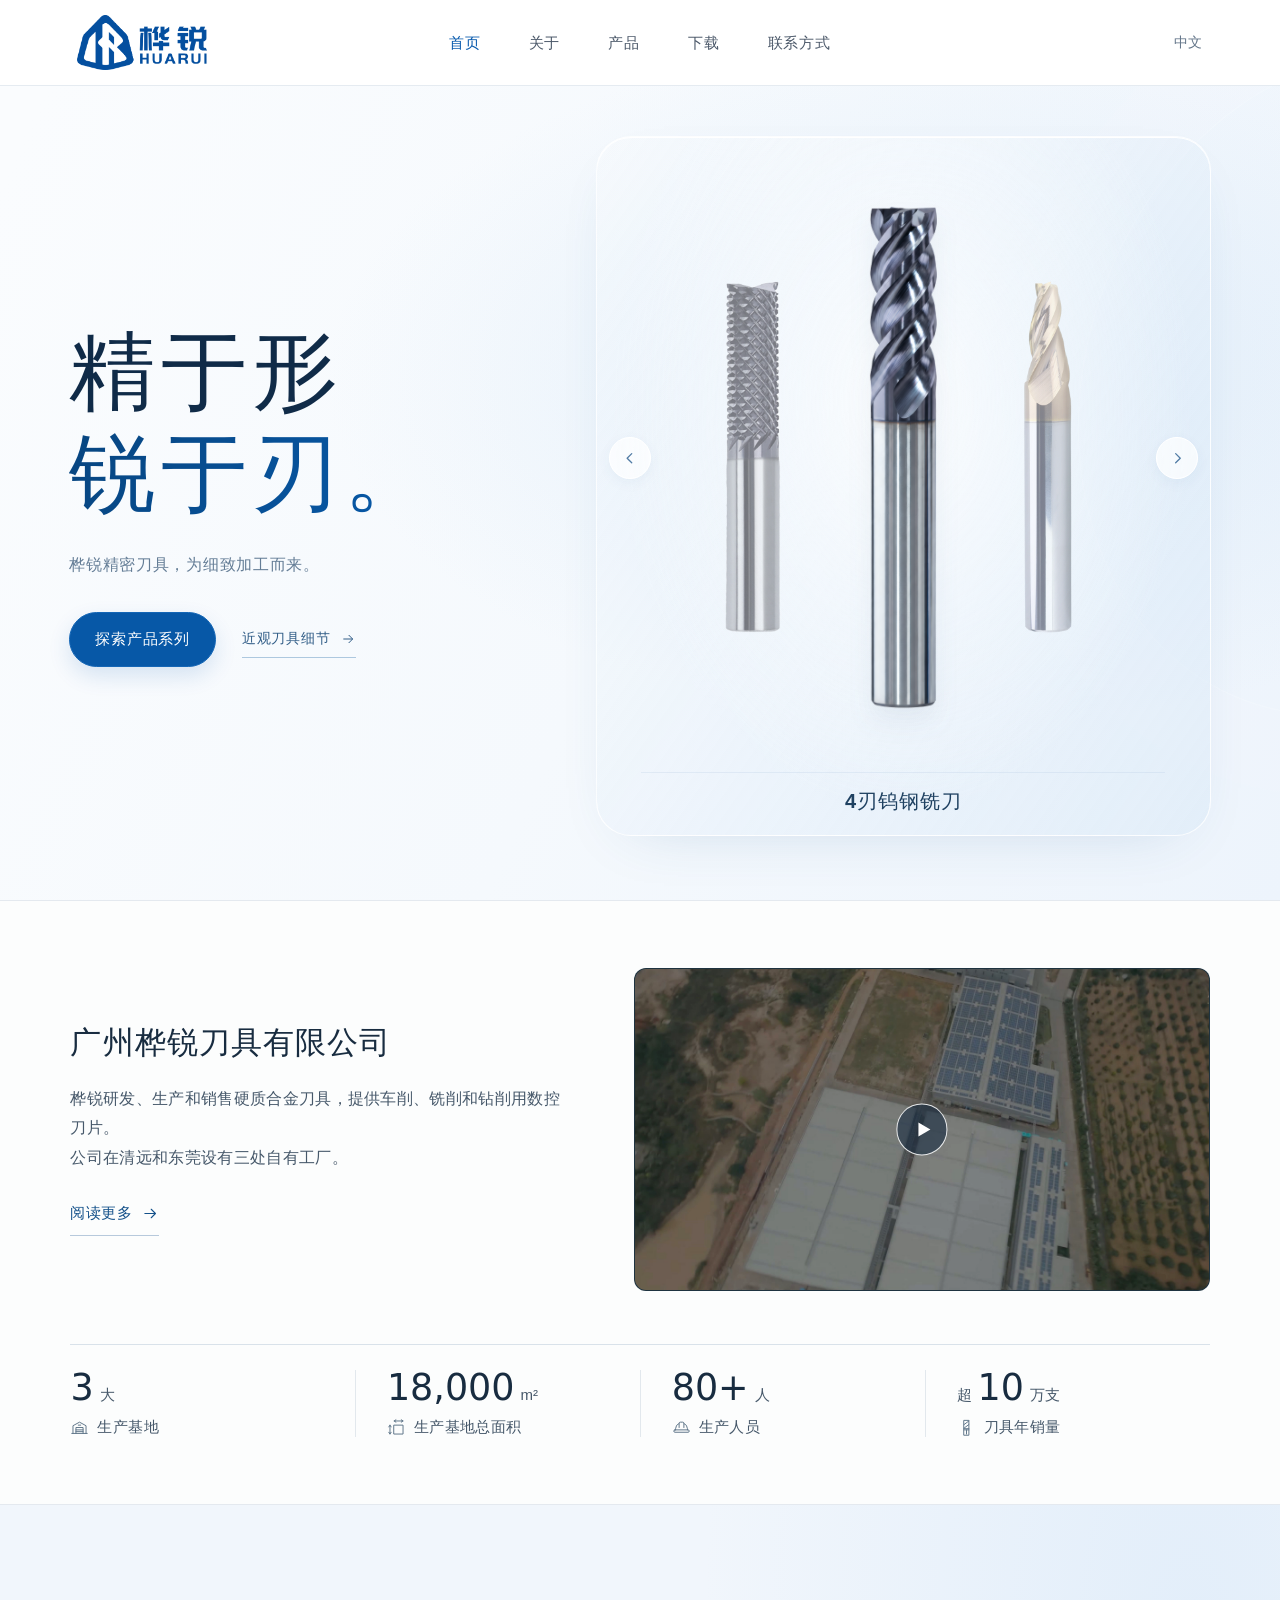
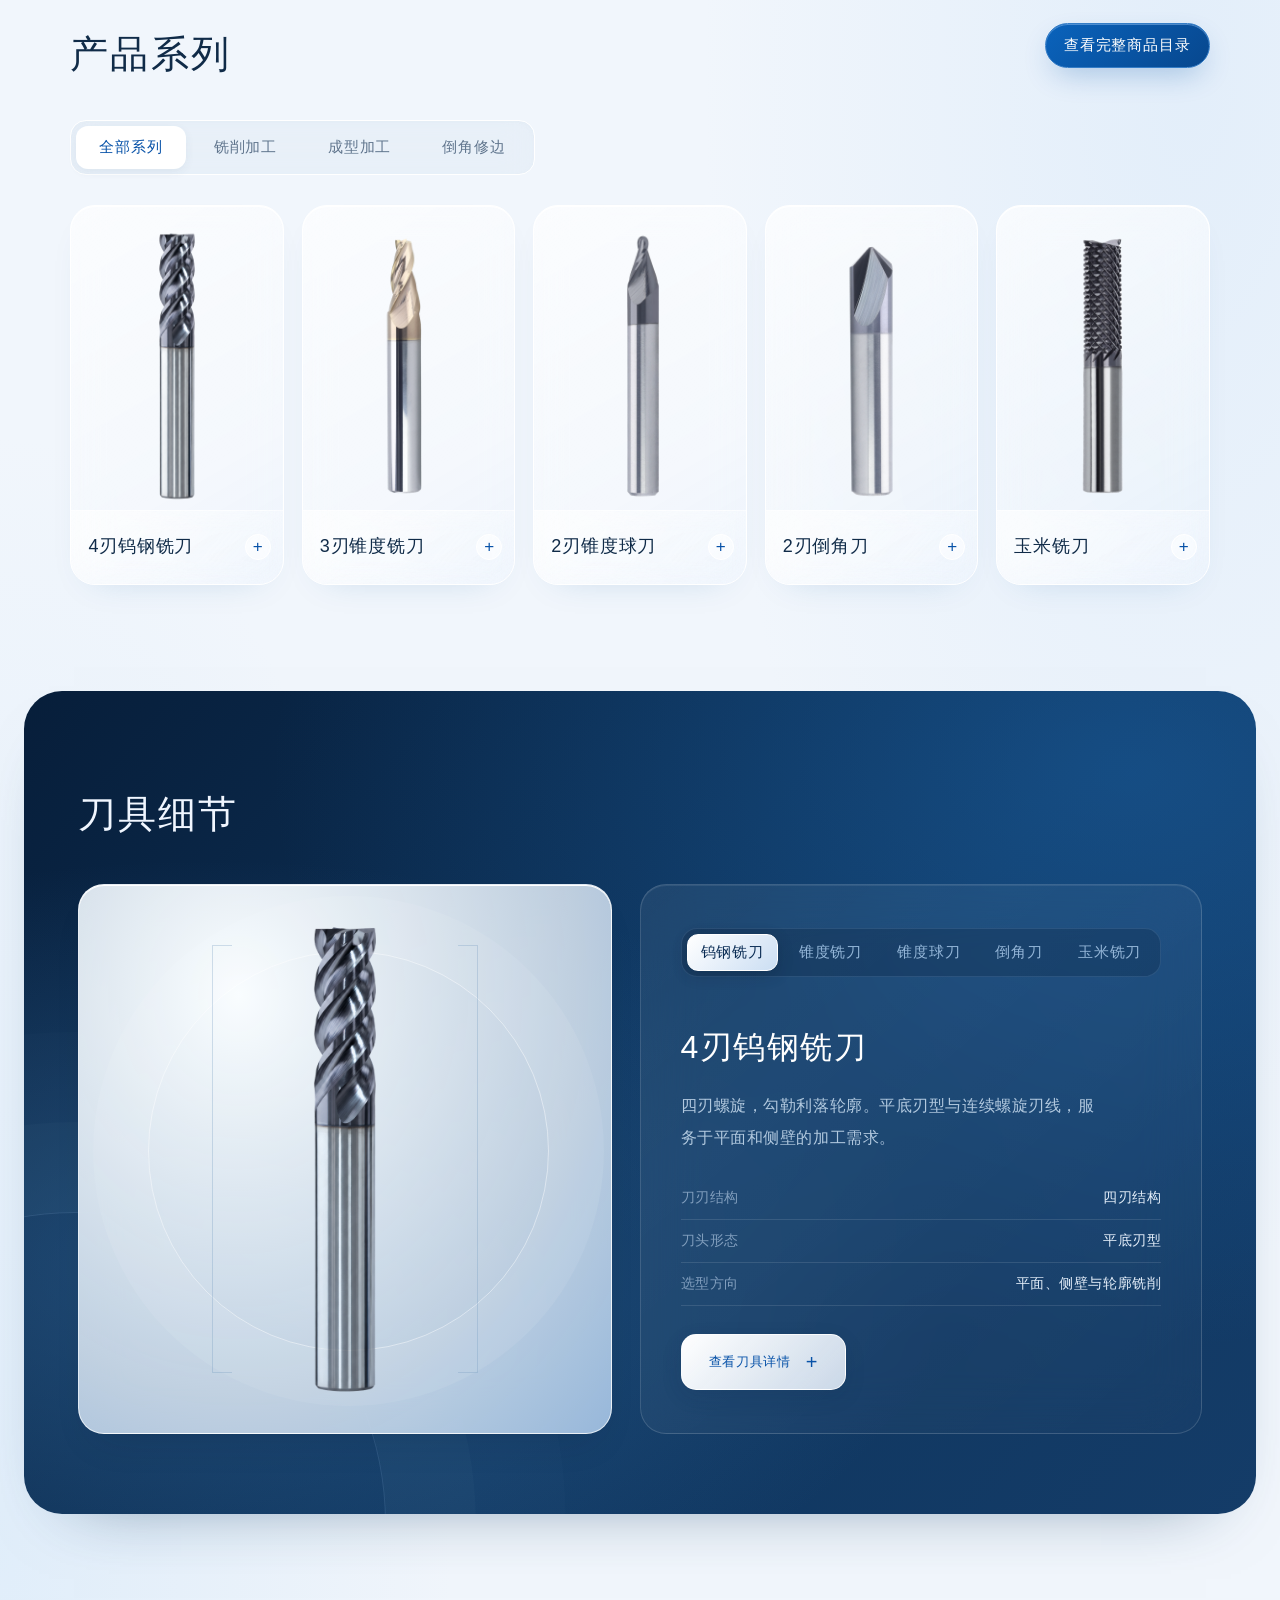
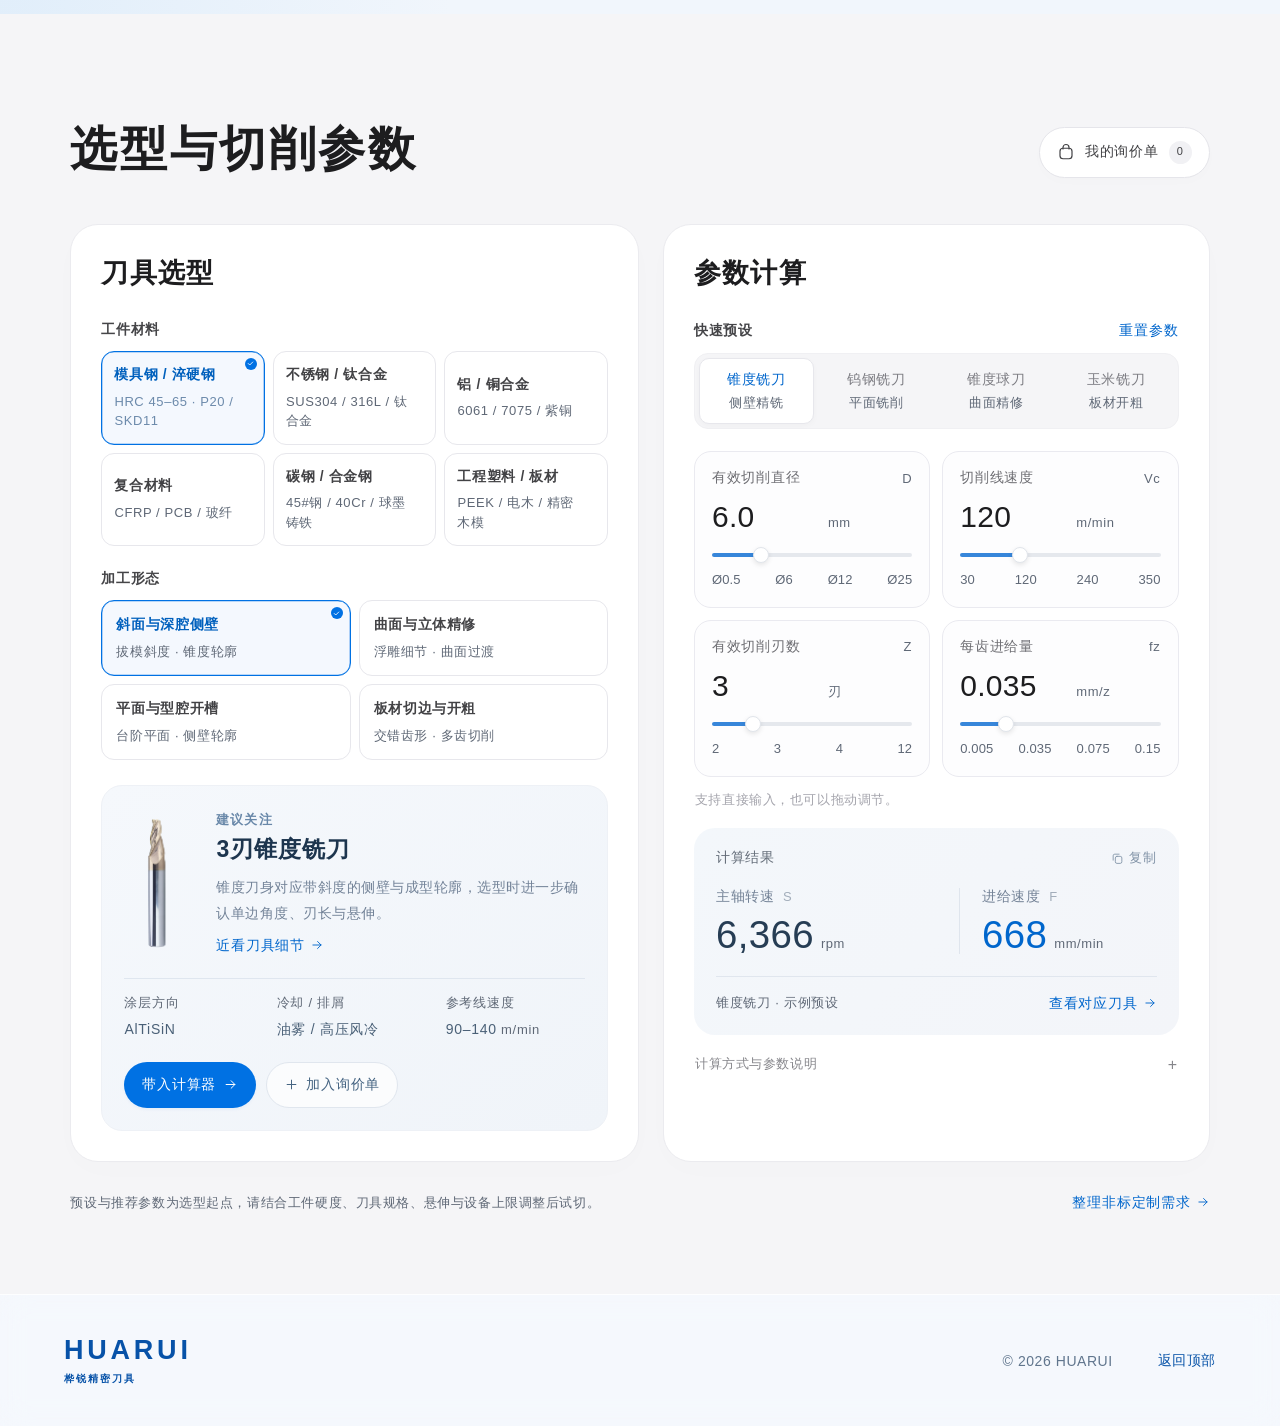
==== commit 7232cc94: "Publish the office photography, production gallery, and stable navigation" ====
--- a/index.html
+++ b/index.html
@@ -16,7 +16,7 @@
 <body>
 <div class="reading-progress" aria-hidden="true"></div>
 <a class="skip" href="#products">跳至产品系列</a>
-<header class="header"><div class="header-inner"><a class="brand" href="#top" aria-label="桦锐首页"><img src="assets/logo.png" alt="桦锐 HUARUI"></a><nav class="main-navigation" id="main-navigation" aria-label="主导航"><div class="nav-item"><a class="nav-link active" href="#top">首页</a></div><div class="nav-item has-mega"><a class="nav-link" href="about/index.html" target="_blank" rel="noopener" data-section-alias="company precision" aria-expanded="false" aria-controls="mega-about">关于</a><div class="mega-panel" id="mega-about" inert><div class="mega-clip"><div class="mega-inner"><div class="mega-preview"><img class="mega-logo" src="assets/logo.png" alt="桦锐 HUARUI"></div><div class="mega-links"><a href="about/index.html" target="_blank" rel="noopener">公司介绍</a><a href="about/index.html#production" target="_blank" rel="noopener">生产实力</a><a href="about/index.html#quality" target="_blank" rel="noopener">品质理念</a></div></div></div></div></div><div class="nav-item has-mega"><a class="nav-link" href="#products" aria-expanded="false" aria-controls="mega-products">产品</a><div class="mega-panel" id="mega-products" inert><div class="mega-clip"><div class="mega-inner"><div class="mega-preview"><div class="mega-tool"><img src="assets/44.png" alt="4刃钨钢铣刀"></div><div class="mega-tool secondary"><img src="assets/55.png" alt="3刃锥度铣刀"></div></div><div class="mega-links"><a href="catalog/index.html">全部商品与规格</a><a href="#product-card-0">4刃钨钢铣刀</a><a href="#product-card-1">3刃锥度铣刀</a><a href="#product-card-2">2刃锥度球刀</a><a href="#product-card-3">2刃倒角刀</a><a href="#product-card-4">玉米铣刀</a><a href="#selection">智能选型与参数计算</a></div></div></div></div></div><div class="nav-item"><a class="nav-link" href="#selection">下载</a></div><div class="nav-item"><a class="nav-link" href="#selection">联系方式</a></div></nav><span class="nav-language">中文</span><button class="menu-button" aria-label="打开导航" aria-controls="main-navigation" aria-expanded="false">菜单</button></div></header>
+<header class="header"><div class="header-inner"><a class="brand" href="#top" aria-label="桦锐首页"><img src="assets/logo.png" alt="桦锐 HUARUI"></a><nav class="main-navigation" id="main-navigation" aria-label="主导航"><div class="nav-item"><a class="nav-link active" href="#top" aria-current="page">首页</a></div><div class="nav-item has-mega"><a class="nav-link" href="about/index.html" target="_blank" rel="noopener" aria-expanded="false" aria-controls="mega-about">关于</a><div class="mega-panel" id="mega-about" inert><div class="mega-clip"><div class="mega-inner"><div class="mega-preview"><img class="mega-logo" src="assets/logo.png" alt="桦锐 HUARUI"></div><div class="mega-links"><a href="about/index.html" target="_blank" rel="noopener">公司介绍</a><a href="about/index.html#production" target="_blank" rel="noopener">生产实力</a><a href="about/index.html#quality" target="_blank" rel="noopener">品质理念</a></div></div></div></div></div><div class="nav-item has-mega"><a class="nav-link" href="#products" aria-expanded="false" aria-controls="mega-products">产品</a><div class="mega-panel" id="mega-products" inert><div class="mega-clip"><div class="mega-inner"><div class="mega-preview"><div class="mega-tool"><img src="assets/44.png" alt="4刃钨钢铣刀"></div><div class="mega-tool secondary"><img src="assets/55.png" alt="3刃锥度铣刀"></div></div><div class="mega-links"><a href="catalog/index.html">全部商品与规格</a><a href="#product-card-0">4刃钨钢铣刀</a><a href="#product-card-1">3刃锥度铣刀</a><a href="#product-card-2">2刃锥度球刀</a><a href="#product-card-3">2刃倒角刀</a><a href="#product-card-4">玉米铣刀</a><a href="#selection">智能选型与参数计算</a></div></div></div></div></div><div class="nav-item"><a class="nav-link" href="#selection">下载</a></div><div class="nav-item"><a class="nav-link" href="#selection">联系方式</a></div></nav><span class="nav-language">中文</span><button class="menu-button" aria-label="打开导航" aria-controls="main-navigation" aria-expanded="false">菜单</button></div></header>
 <main id="top">
 <section class="hero">
 <div class="hero-copy"><h1>精于形<span>锐于刃。</span></h1><p>桦锐精密刀具，为细致加工而来。</p><div class="hero-actions"><a class="button primary" href="#products">探索产品系列</a><button type="button" class="hero-current-open">近观刀具细节 <svg viewBox="0 0 24 24" fill="none" stroke="currentColor" stroke-width="1.5"><path d="M5 12h14m-6-6 6 6-6 6"/></svg></button></div></div>
@@ -26,8 +26,8 @@
   <div class="company-inner">
     <div class="company-copy" data-company-reveal="left">
       <h2 id="company-title">广州桦锐刀具有限公司</h2>
-      <p>桦锐集硬质合金刀具研发、生产和销售于一体，专注数控刀片的研发与应用，产品涵盖车削、铣削、钻削三大系列。公司在清远和东莞设有三处自有工厂。</p>
-      <a class="button primary company-read-more" href="about/index.html" target="_blank" rel="noopener">阅读更多 <svg viewBox="0 0 24 24" aria-hidden="true"><path d="M4 12h15m-6-6 6 6-6 6"/></svg></a>
+      <p>桦锐研发、生产和销售硬质合金刀具，提供车削、铣削和钻削用数控刀片。<br>公司在清远和东莞设有三处自有工厂。</p>
+      <a class="company-read-more" href="about/index.html" target="_blank" rel="noopener">阅读更多 <svg viewBox="0 0 24 24" aria-hidden="true"><path d="M4 12h15m-6-6 6 6-6 6"/></svg></a>
     </div>
     <div class="company-media" id="factory-video" data-company-reveal="right">
       <button class="company-video-cover" type="button" aria-label="播放桦锐工厂视频" aria-haspopup="dialog">
@@ -51,7 +51,7 @@
     </div>
     <div class="company-stat">
       <svg viewBox="0 0 32 32" aria-hidden="true"><path d="M12 4h8v25h-8zM12 18h8m-8-7 8-6m-8 12 8-6m-8 9h8m-4 0v7"/></svg>
-      <dt>刀具年销量</dt><dd><span class="company-stat-number" data-count="10万+" aria-hidden="true">10万+</span><span class="company-stat-unit" aria-hidden="true">支</span><span class="company-stat-sr">超过 10 万支</span></dd>
+      <dt>刀具年销量</dt><dd><span class="company-stat-unit" aria-hidden="true">超</span><span class="company-stat-number" data-count="10" aria-hidden="true">10</span><span class="company-stat-unit" aria-hidden="true">万支</span><span class="company-stat-sr">超过 10 万支</span></dd>
     </div>
   </dl>
 </section>
--- a/glass.css
+++ b/glass.css
@@ -35,15 +35,16 @@
 @media(prefers-reduced-motion:reduce){html{scroll-behavior:auto}.reveal-item.will-reveal{opacity:1;translate:0 0}.hero .tool-stage{transform:rotate(18deg)}*,*:before,*:after{animation:none!important;transition:none!important}}
 
 /* Requested navigation and typography refinements */
-.header,.header.is-scrolled{display:block;position:fixed;inset:0 0 auto;height:86px;margin:0;padding:0;border:0;border-bottom:1px solid #e5ebf1;border-radius:0;background:#fffffffa;box-shadow:none;backdrop-filter:none;overflow:visible;z-index:60}
+.header,.header.is-scrolled{display:block;position:fixed;inset:0 0 auto;height:86px;margin:0;padding:0;border:0;border-bottom:1px solid #e5ebf1;border-radius:0;background:#fff;box-shadow:none;backdrop-filter:none;overflow:visible;z-index:60}
 .header-inner{height:100%;width:min(1440px,88%);margin:auto;display:grid;grid-template-columns:1fr auto 1fr;align-items:center;gap:30px}
 .header .brand{justify-self:start}.header .brand img{width:130px;height:auto}
 .header .main-navigation{display:flex;align-items:center;justify-content:center;justify-self:center;gap:28px;height:100%;padding:0;border:0;border-radius:0;background:none;box-shadow:none;position:static;overflow:visible;backdrop-filter:none}
 .main-navigation .nav-item{position:static;height:100%;display:flex;align-items:center}
 .header .main-navigation .nav-link{position:relative;display:flex;align-items:center;justify-content:center;padding:27px 10px;height:100%;border:0;border-radius:0;color:#4b5869;background:none;box-shadow:none;font-size:14px;line-height:2;text-decoration:none;white-space:nowrap;transition:color .3s}
 .header .main-navigation .nav-link:after{content:'';position:absolute;bottom:18px;left:10px;right:10px;height:1.5px;background:#0759ad;transform:scaleX(0);transition:transform .35s var(--ease)}
-.header .main-navigation .nav-link:hover,.header .main-navigation .nav-link.active,.header .main-navigation .nav-item.is-open>.nav-link{color:#0759ad;background:none;box-shadow:none;transform:none}
-.header .main-navigation .nav-link.active:after,.header .main-navigation .nav-item.is-open>.nav-link:after{transform:scaleX(1)}
+.header .main-navigation .nav-link:not(.active):hover,.header .main-navigation .nav-item.is-open>.nav-link:not(.active){color:#253c53}
+.header .main-navigation .nav-link.active{color:#0759ad}
+.header .main-navigation .nav-link.active:after{transform:scaleX(1)}
 .nav-language{justify-self:end;color:#637589;font-size:13px}.header .menu-button{display:none}
 .mega-panel{position:absolute;z-index:20;left:0;right:0;top:100%;display:grid;grid-template-rows:0fr;background:#f9fcfff7;backdrop-filter:blur(28px);visibility:hidden;opacity:0;box-shadow:0 30px 50px -35px #16345165;pointer-events:none;transition:grid-template-rows .55s var(--ease),opacity .35s,visibility 0s .55s}
 .mega-clip{min-height:0;overflow:hidden}.mega-inner{width:min(1280px,88%);margin:auto;min-height:250px;padding:35px 0;display:grid;grid-template-columns:240px 1fr;gap:55px;transform:translateY(-12px);opacity:0;transition:transform .55s var(--ease),opacity .3s}
--- a/home-refinement.css
+++ b/home-refinement.css
@@ -36,9 +36,11 @@
 @media(prefers-reduced-motion:reduce){.hero-entry{animation:none}}
 
 .company-section {
-  padding:clamp(58px,6vw,108px) 0;
-  border-block:1px solid #dbe6f2;
-  background:linear-gradient(125deg,#fdfefe,#f3f8fd);
+  padding:clamp(54px,5.2vw,94px) 0;
+  border-block:1px solid #e4e9ef;
+  background:#fcfdfd;
+  font-family:"PingFang SC","Noto Sans SC","Microsoft YaHei",sans-serif;
+  letter-spacing:normal;
   overflow:clip;
 }
 .company-inner,.company-stats {
@@ -48,43 +50,49 @@
 }
 .company-inner {
   display:grid;
-  grid-template-columns:minmax(0,1fr) minmax(0,1.02fr);
-  align-items:start;
-  gap:clamp(34px,5.3vw,96px);
+  grid-template-columns:minmax(0,.93fr) minmax(0,1.07fr);
+  align-items:center;
+  gap:clamp(36px,5vw,88px);
 }
 .company-copy h2 {
-  margin:0 0 22px;
-  color:#102b46;
-  font-size:clamp(30px,2.65vw,47px);
+  margin:0 0 20px;
+  color:#182c40;
+  font-size:clamp(29px,2.45vw,43px);
   line-height:1.3;
-  letter-spacing:.025em;
-  font-weight:550;
-}
-.company-copy h2::after {
-  content:"";
-  display:block;
-  width:76px;
-  height:2px;
-  margin-top:23px;
-  background:#6a9dc9;
+  letter-spacing:.035em;
+  font-weight:500;
 }
 .company-copy p {
-  margin:0 0 13px;
-  color:#4d637b;
-  font-size:clamp(15px,1.03vw,18px);
+  max-width:35em;
+  margin:0;
+  color:#46586a;
+  font-size:clamp(16px,1.08vw,18px);
   line-height:1.85;
-}
-.company-copy .company-read-more { margin-top:15px; padding:12px 21px; gap:13px; border-radius:24px; }
-.company-read-more svg { width:16px; height:16px; fill:none; stroke:currentColor; stroke-width:1.7; stroke-linecap:round; stroke-linejoin:round; }
-.company-media { position:relative; isolation:isolate; }
-.company-media::before {
-  content:"";
-  position:absolute;
-  inset:-13px -13px 22px 25%;
-  z-index:-1;
-  border:1px solid #7aa8d2;
-  border-radius:26px;
-  transition:translate .48s var(--ease),border-color .3s ease;
+  letter-spacing:.02em;
+}
+.company-read-more {
+  display:inline-flex;
+  align-items:center;
+  gap:10px;
+  min-height:44px;
+  margin-top:19px;
+  border-bottom:1px solid #b7c9dc;
+  color:#14518a;
+  font-size:15px;
+  font-weight:500;
+  letter-spacing:.03em;
+  transition:border-color .2s ease,color .2s ease;
+}
+.company-read-more:hover { color:#07396b; border-color:currentColor; }
+.company-read-more svg {
+  width:17px;
+  height:17px;
+  fill:none;
+  stroke:currentColor;
+  stroke-width:1.5;
+  stroke-linecap:round;
+  stroke-linejoin:round;
+  transition:transform .22s var(--ease);
 }
 .company-video-cover {
   position:relative;
@@ -93,16 +101,15 @@
   aspect-ratio:16 / 9;
   padding:0;
   overflow:hidden;
-  border:1px solid #4c7599;
-  border-radius:26px;
-  background:#102c48;
-  box-shadow:0 19px 42px -26px #12365f8c;
-  transition:box-shadow .48s var(--ease),transform .48s var(--ease);
+  border:1px solid #1e33411a;
+  border-radius:12px;
+  background:#1e3341;
 }
 .company-video-cover img {
   width:100%;
   height:100%;
   object-fit:cover;
+  filter:brightness(1.12);
   transition:transform .55s var(--ease);
 }
 .company-video-play {
@@ -110,93 +117,79 @@
   inset:50% auto auto 50%;
   display:grid;
   place-items:center;
-  width:clamp(52px,5vw,68px);
+  width:clamp(48px,4vw,60px);
   aspect-ratio:1;
   transform:translate(-50%,-50%);
-  border:1px solid #c4e5ffbf;
-  border-radius:50%;
-  background:#0758a7e8;
-  box-shadow:0 7px 25px #001c39a1;
+  border:1px solid #ffffffe0;
+  border-radius:50%;
+  background:#12283f90;
   color:#fff;
   transition:transform .35s var(--ease),background .25s ease;
 }
-.company-video-play::after {
-  content:"";
-  position:absolute;
-  inset:-1px;
-  border:1px solid #b6ddff;
-  border-radius:inherit;
-  animation:company-play-ripple 1.9s ease-out infinite;
-}
-.company-video-play svg { width:29px; height:29px; fill:currentColor; }
-.company-video-cover:focus-visible .company-video-play { background:#0b6abb; }
+.company-video-play svg { width:24px; height:24px; fill:currentColor; }
+.company-video-cover:focus-visible .company-video-play { background:#123a60; }
 @media (hover:hover) and (pointer:fine) {
-  .company-media:hover::before { translate:5px -5px; border-color:#3f87c4; }
-  .company-video-cover:hover { transform:scale(1.025); box-shadow:0 22px 44px -24px #12365f9e; }
-  .company-video-cover:hover img { transform:scale(1.055); }
-  .company-video-cover:hover .company-video-play { transform:translate(-50%,-50%) scale(1.1); background:#0b6abb; }
-}
-.company-video-cover:active .company-video-play { transform:translate(-50%,-50%) scale(.92); }
-@keyframes company-play-ripple {
-  0% { scale:1; opacity:.8; }
-  72%,100% { scale:1.52; opacity:0; }
-}
+  .company-read-more:hover svg { transform:translateX(3px); }
+  .company-video-cover:hover img { transform:scale(1.035); }
+  .company-video-cover:hover .company-video-play { transform:translate(-50%,-50%) scale(1.07); background:#123a60; }
+}
+.company-video-cover:active .company-video-play { transform:translate(-50%,-50%) scale(.96); }
 .company-stats {
   display:grid;
   grid-template-columns:repeat(4,minmax(0,1fr));
-  margin-block:clamp(38px,4vw,66px) 0;
-  padding-block:24px 0;
-  border-top:1px solid #d6e2ee;
+  margin-block:clamp(38px,4.1vw,72px) 0;
+  padding-block:25px 0;
+  border-top:1px solid #d9e2ea;
 }
 .company-stat {
   display:grid;
-  grid-template-columns:auto auto;
-  grid-template-areas:"icon number" "icon label";
+  grid-template-columns:auto 1fr;
+  grid-template-areas:"number number" "icon label";
   align-content:center;
   align-items:center;
-  justify-content:center;
-  column-gap:15px;
-  row-gap:5px;
+  column-gap:8px;
+  row-gap:12px;
   min-width:0;
-  padding:5px 14px;
-  color:#183c61;
-  transition:color .25s ease;
-}
-.company-stat + .company-stat { border-inline-start:1px solid #dbe6f1; }
-.company-stat:hover { color:#0758a7; }
+  padding:0 clamp(16px,2.4vw,40px);
+  color:#182c40;
+}
+.company-stat:first-child { padding-inline-start:0; }
+.company-stat + .company-stat { border-inline-start:1px solid #e2e8ed; }
 .company-stat svg {
   grid-area:icon;
-  width:30px;
-  height:30px;
+  width:19px;
+  height:19px;
+  color:#60768a;
   fill:none;
   stroke:currentColor;
   stroke-width:1.65;
   stroke-linecap:round;
   stroke-linejoin:round;
 }
-.company-stat dt { grid-area:label; color:#4d637b; font-size:14px; }
-.company-stat dd { grid-area:number; display:flex; align-items:baseline; gap:5px; margin:0; white-space:nowrap; }
+.company-stat dt { grid-area:label; color:#46586a; font-size:15px; letter-spacing:.025em; }
+.company-stat dd { grid-area:number; display:flex; align-items:baseline; gap:6px; margin:0; white-space:nowrap; }
 .company-stat-number {
   display:inline-flex;
   align-items:flex-start;
   overflow:hidden;
   height:1em;
-  font-size:clamp(31px,3.15vw,54px);
-  font-weight:650;
+  font-family:"Segoe UI",system-ui,sans-serif;
+  font-size:clamp(32px,2.85vw,49px);
+  font-weight:500;
   font-variant-numeric:tabular-nums;
   line-height:1;
 }
 .company-stat-digit { display:block; width:1ch; height:1em; overflow:hidden; }
 .company-stat-reel { display:flex; flex-direction:column; }
 .company-stat-reel span { height:1em; }
-.company-stat-unit { font-size:14px; font-weight:550; }
+.company-stat-unit { color:#46586a; font-size:15px; font-weight:400; }
 .company-stat-sr { position:absolute; width:1px; height:1px; overflow:hidden; clip-path:inset(50%); white-space:nowrap; }
 @media (prefers-reduced-motion:no-preference) {
   .company-motion-ready :is([data-company-reveal="left"],[data-company-reveal="right"]):not(.is-entered),
   .company-motion-ready .company-stats:not(.is-entered) .company-stat { opacity:0; }
-  .company-motion-ready .company-copy.is-entered { --enter-x:-54px; animation:company-enter .85s var(--ease) both; }
-  .company-motion-ready .company-media.is-entered { --enter-x:62px; animation:company-enter .9s var(--ease) 90ms both; }
-  .company-motion-ready .company-stats.is-entered .company-stat { --enter-y:26px; animation:company-enter .62s var(--ease) var(--stat-delay,0ms) both; }
+  .company-motion-ready .company-copy.is-entered { --enter-x:-26px; animation:company-enter .68s var(--ease) both; }
+  .company-motion-ready .company-media.is-entered { --enter-x:30px; animation:company-enter .72s var(--ease) 70ms both; }
+  .company-motion-ready .company-stats.is-entered .company-stat { --enter-y:14px; animation:company-enter .55s var(--ease) var(--stat-delay,0ms) both; }
   .company-stat:nth-child(2) { --stat-delay:90ms; }
   .company-stat:nth-child(3) { --stat-delay:180ms; }
   .company-stat:nth-child(4) { --stat-delay:270ms; }
@@ -241,23 +234,18 @@
 }
 @media (max-width:850px) {
   .company-inner { grid-template-columns:1fr; gap:28px; }
-  .company-media { margin:9px 9px 0 0; }
-  .company-media::before { inset:-9px -9px 17px 25%; }
-  .company-media::before,.company-video-cover { border-radius:20px; }
-  .company-stats { grid-template-columns:repeat(2,minmax(0,1fr)); row-gap:18px; }
-  .company-stat:nth-child(3) { border-inline-start:0; }
+  .company-stats { grid-template-columns:repeat(2,minmax(0,1fr)); row-gap:26px; }
+  .company-stat:nth-child(3) { border-inline-start:0; padding-inline-start:0; }
 }
 @media (max-width:580px) {
-  .company-stat { column-gap:8px; padding-inline:4px; }
-  .company-stat-number { font-size:clamp(23px,6vw,34px); }
-  .company-stat svg { width:23px; height:23px; }
-  .company-stat-unit,.company-stat dt { font-size:12px; }
+  .company-stat { column-gap:6px; row-gap:8px; padding-inline:12px; }
+  .company-stat-number { font-size:clamp(27px,6vw,34px); }
+  .company-stat svg { width:16px; height:16px; }
+  .company-stat-unit,.company-stat dt { font-size:13px; }
 }
 @media (prefers-reduced-motion:reduce) {
-  .company-video-play::after { animation:none; }
-  .company-video-cover:hover,.company-video-cover:hover img { transform:none; }
+  .company-video-cover:hover img,.company-read-more:hover svg { transform:none; }
   .company-video-cover:is(:hover,:active) .company-video-play { transform:translate(-50%,-50%); }
-  .company-media:hover::before { translate:none; }
   .factory-dialog[open] { animation:none; }
 }
 .products .section-heading { align-items:center; }
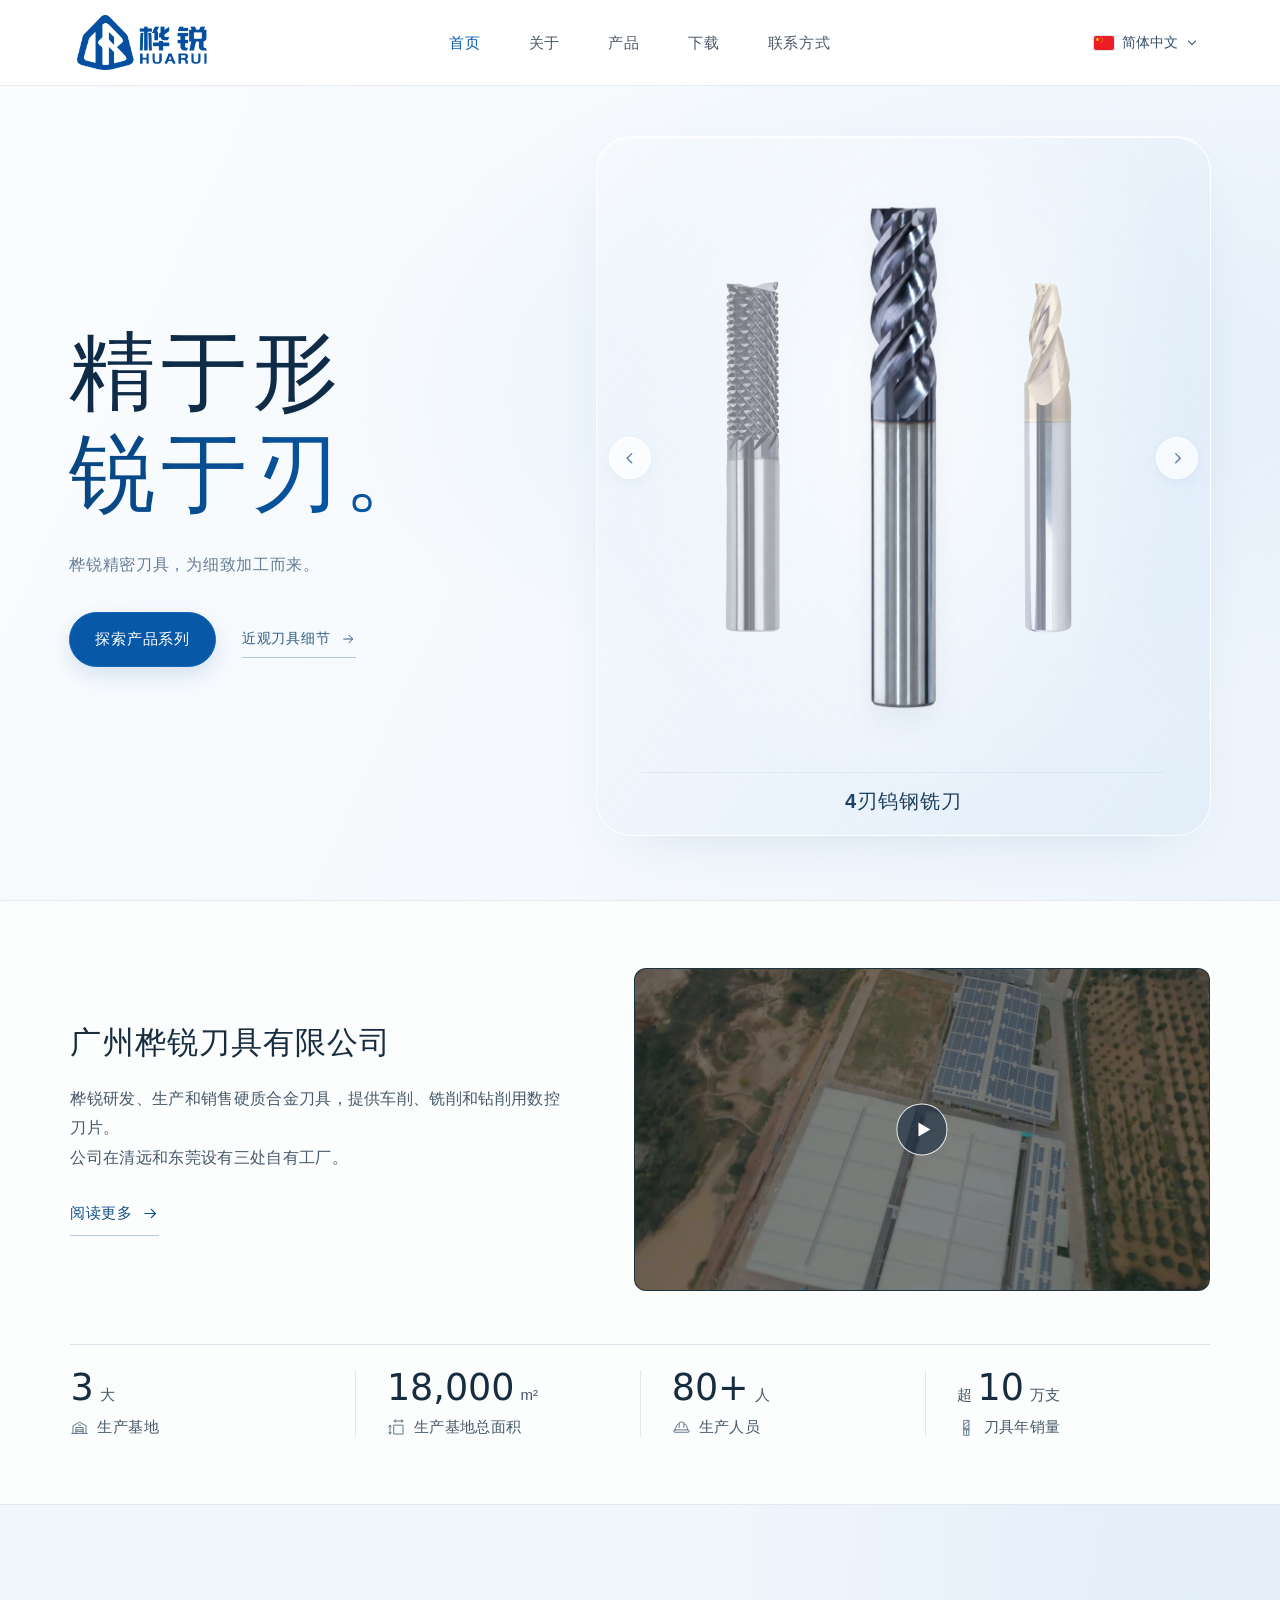
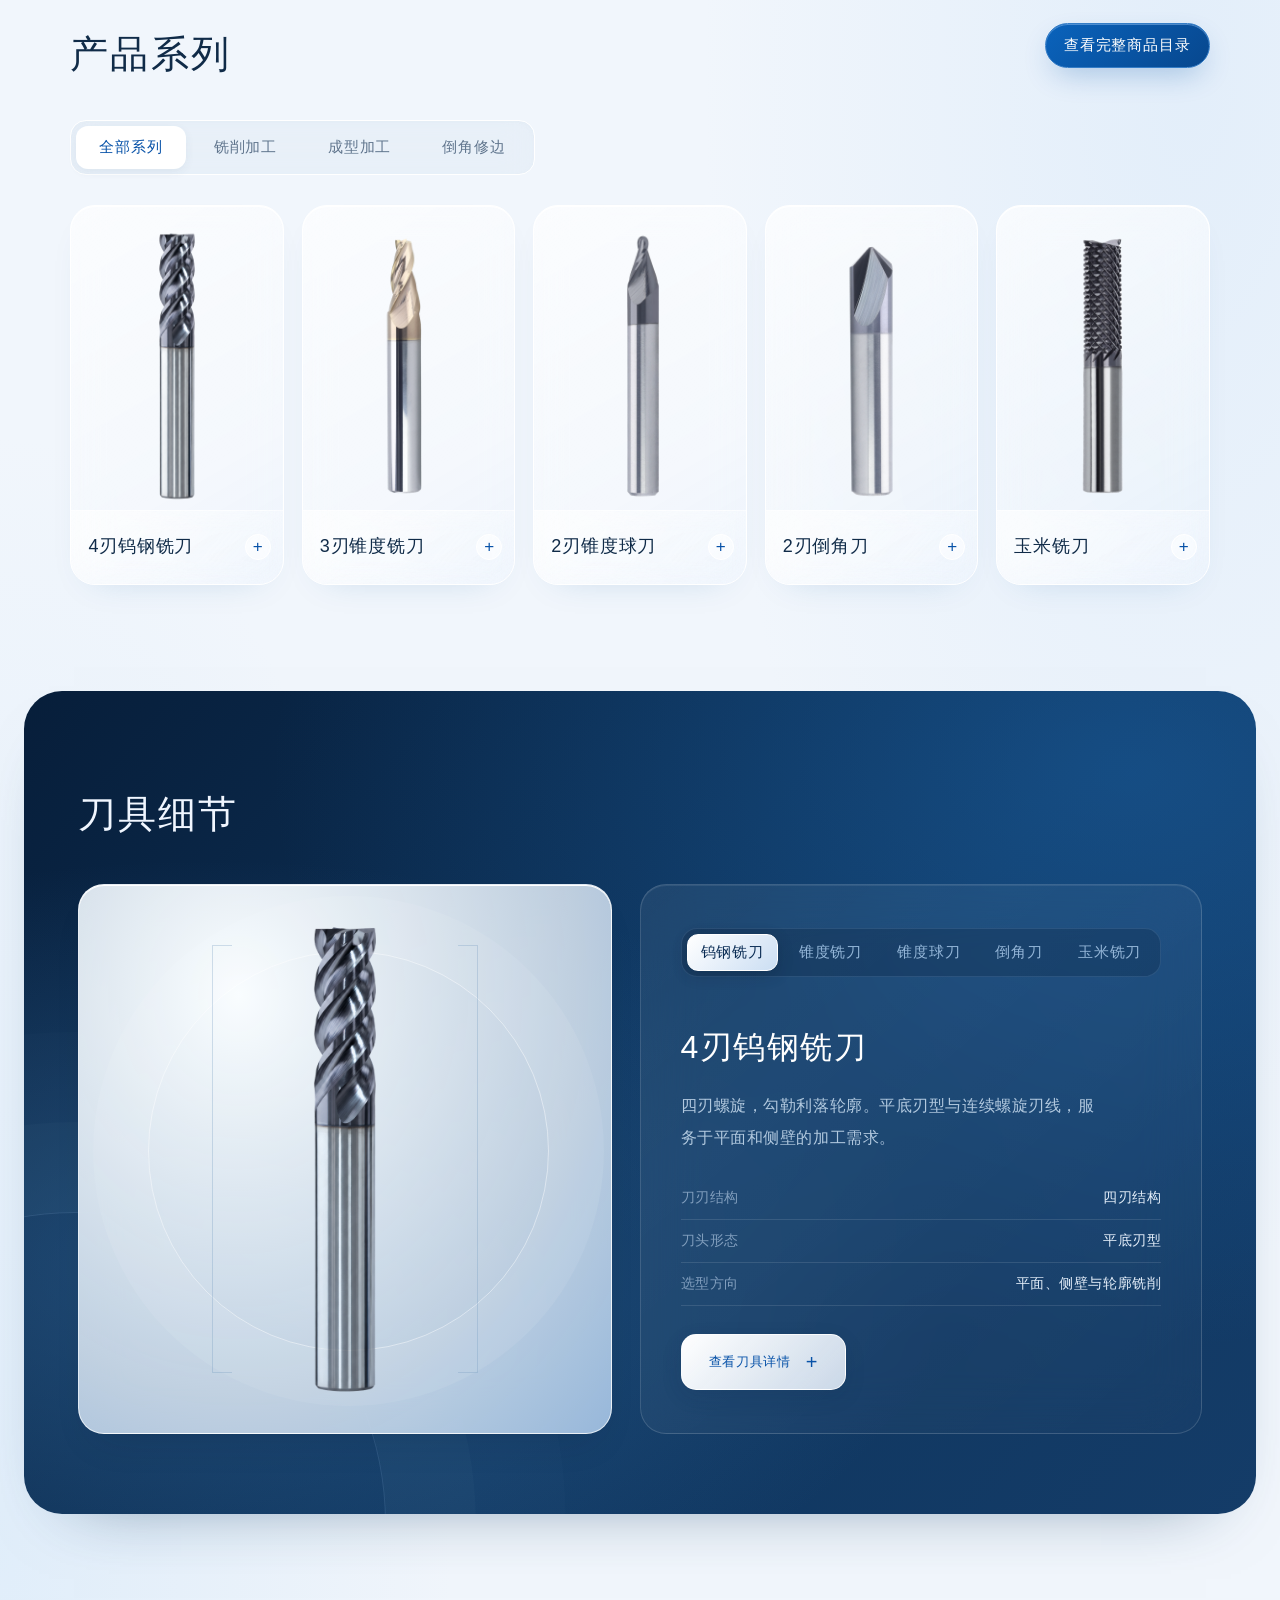
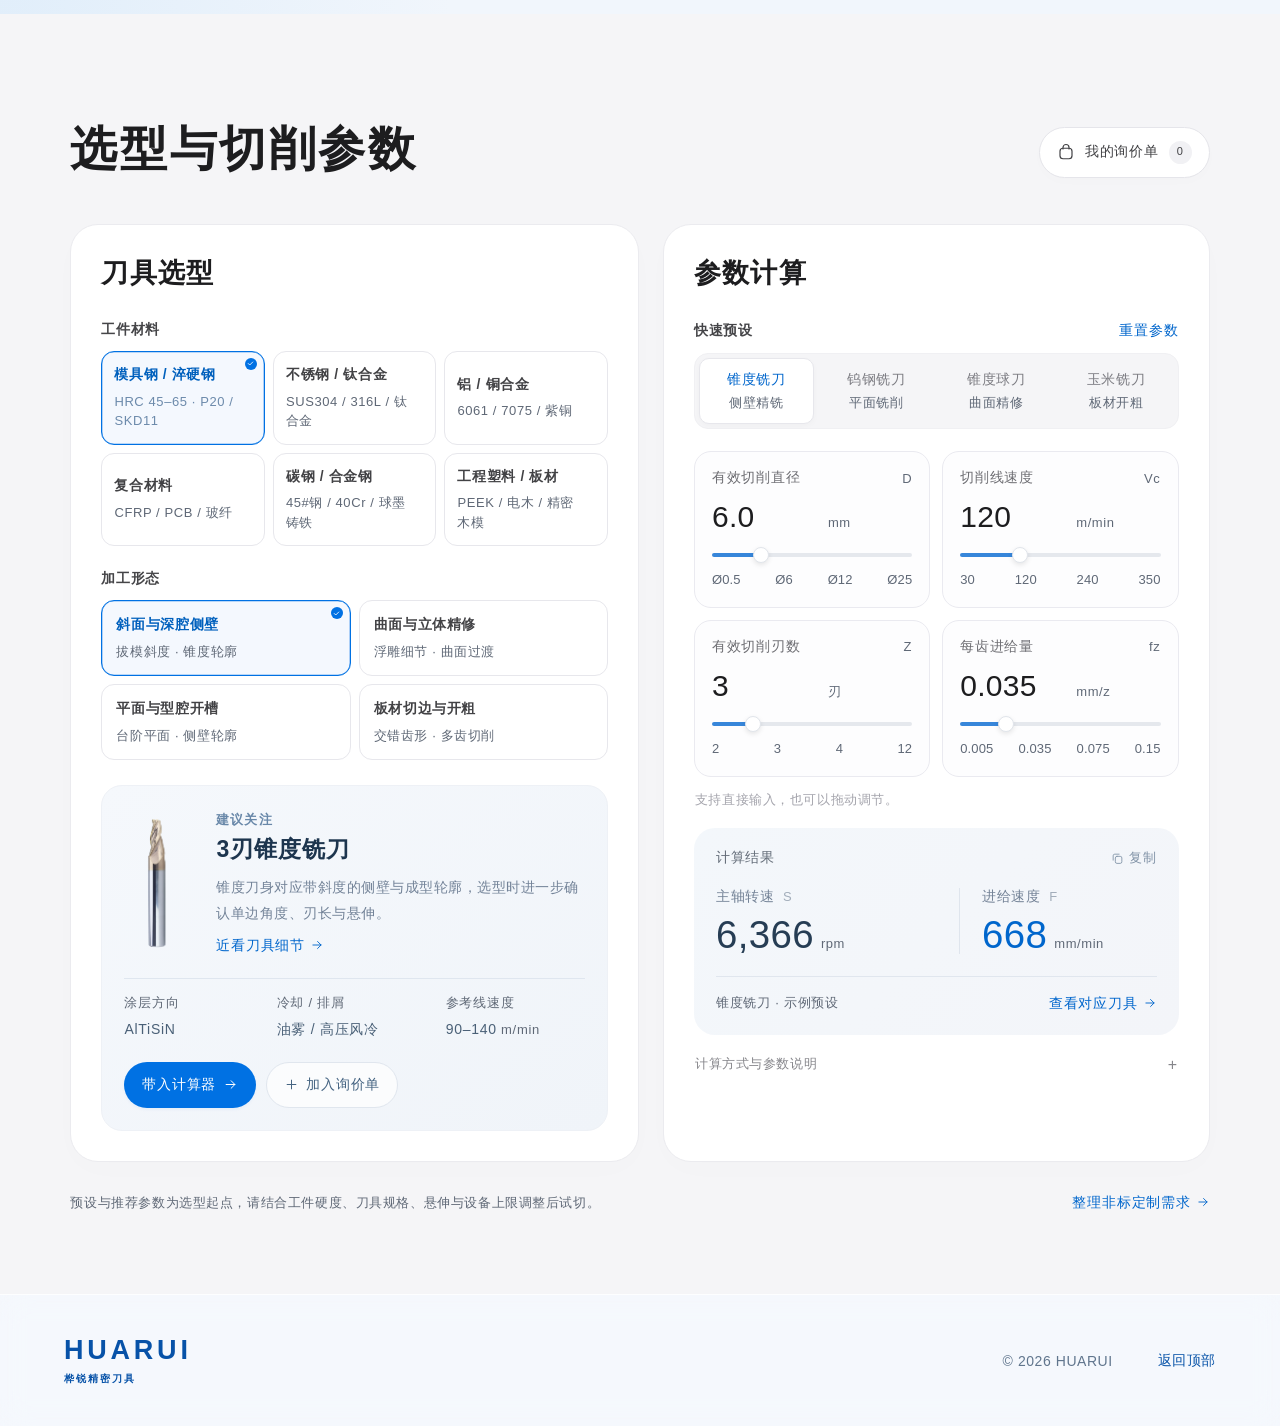
==== commit ab4498ce: "Publish the multilingual Huarui product catalog and navigation" ====
--- a/index.html
+++ b/index.html
@@ -1,7 +1,7 @@
 <!doctype html>
 <html lang="zh-CN">
 <head>
-<meta charset="UTF-8"><meta name="viewport" content="width=device-width,initial-scale=1">
+<meta charset="utf-8"><meta name="viewport" content="width=device-width,initial-scale=1">
 <meta name="description" content="桦锐 HUARUI 精密刀具，探索4刃钨钢铣刀、3刃锥度铣刀、2刃锥度球刀、2刃倒角刀与玉米铣刀。">
 <meta name="theme-color" content="#074e9e"><title>桦锐 HUARUI · 精于形，锐于刃</title>
 <link rel="icon" type="image/svg+xml" href="assets/huarui-mark.svg">
@@ -12,11 +12,12 @@
 <link rel="stylesheet" href="typography.css">
 <link rel="stylesheet" href="hero-carousel.css">
 <link rel="stylesheet" href="home-refinement.css">
+<link rel="stylesheet" href="language.css">
 </head>
 <body>
 <div class="reading-progress" aria-hidden="true"></div>
 <a class="skip" href="#products">跳至产品系列</a>
-<header class="header"><div class="header-inner"><a class="brand" href="#top" aria-label="桦锐首页"><img src="assets/logo.png" alt="桦锐 HUARUI"></a><nav class="main-navigation" id="main-navigation" aria-label="主导航"><div class="nav-item"><a class="nav-link active" href="#top" aria-current="page">首页</a></div><div class="nav-item has-mega"><a class="nav-link" href="about/index.html" target="_blank" rel="noopener" aria-expanded="false" aria-controls="mega-about">关于</a><div class="mega-panel" id="mega-about" inert><div class="mega-clip"><div class="mega-inner"><div class="mega-preview"><img class="mega-logo" src="assets/logo.png" alt="桦锐 HUARUI"></div><div class="mega-links"><a href="about/index.html" target="_blank" rel="noopener">公司介绍</a><a href="about/index.html#production" target="_blank" rel="noopener">生产实力</a><a href="about/index.html#quality" target="_blank" rel="noopener">品质理念</a></div></div></div></div></div><div class="nav-item has-mega"><a class="nav-link" href="#products" aria-expanded="false" aria-controls="mega-products">产品</a><div class="mega-panel" id="mega-products" inert><div class="mega-clip"><div class="mega-inner"><div class="mega-preview"><div class="mega-tool"><img src="assets/44.png" alt="4刃钨钢铣刀"></div><div class="mega-tool secondary"><img src="assets/55.png" alt="3刃锥度铣刀"></div></div><div class="mega-links"><a href="catalog/index.html">全部商品与规格</a><a href="#product-card-0">4刃钨钢铣刀</a><a href="#product-card-1">3刃锥度铣刀</a><a href="#product-card-2">2刃锥度球刀</a><a href="#product-card-3">2刃倒角刀</a><a href="#product-card-4">玉米铣刀</a><a href="#selection">智能选型与参数计算</a></div></div></div></div></div><div class="nav-item"><a class="nav-link" href="#selection">下载</a></div><div class="nav-item"><a class="nav-link" href="#selection">联系方式</a></div></nav><span class="nav-language">中文</span><button class="menu-button" aria-label="打开导航" aria-controls="main-navigation" aria-expanded="false">菜单</button></div></header>
+<header class="header"><div class="header-inner"><a class="brand" href="#top" aria-label="桦锐首页"><img src="assets/logo.png" alt="桦锐 HUARUI"></a><nav class="main-navigation" id="main-navigation" aria-label="主导航"><div class="nav-item"><a class="nav-link active" href="#top" aria-current="page">首页</a></div><div class="nav-item has-mega"><a class="nav-link" href="about/index.html" target="_blank" rel="noopener" aria-expanded="false" aria-controls="mega-about">关于</a><div class="mega-panel" id="mega-about" inert><div class="mega-clip"><div class="mega-inner"><div class="mega-preview"><img class="mega-logo" src="assets/logo.png" alt="桦锐 HUARUI"></div><div class="mega-links"><a href="about/index.html" target="_blank" rel="noopener">公司介绍</a><a href="about/index.html#production" target="_blank" rel="noopener">生产实力</a><a href="about/index.html#quality" target="_blank" rel="noopener">品质理念</a></div></div></div></div></div><div class="nav-item has-mega"><a class="nav-link" href="catalog/index.html" target="_blank" rel="noopener" aria-expanded="false" aria-controls="mega-products">产品</a><button class="product-category-toggle" type="button" aria-label="产品分类" aria-expanded="false" aria-controls="mega-products"><svg viewBox="0 0 24 24" aria-hidden="true"><path d="m6 9 6 6 6-6"/></svg></button><div class="mega-panel" id="mega-products" inert><div class="mega-clip"><div class="mega-inner"><div class="mega-preview"><div class="mega-tool"><img src="assets/44.png" alt="4刃钨钢铣刀"></div><div class="mega-tool secondary"><img src="assets/55.png" alt="3刃锥度铣刀"></div></div><div class="mega-links"><a href="catalog/index.html" target="_blank" rel="noopener">全部商品与规格</a><a href="catalog/index.html?category=turning" target="_blank" rel="noopener">车削刀具</a><a href="catalog/index.html?category=milling" target="_blank" rel="noopener">铣削刀具</a><a href="catalog/index.html?category=drilling" target="_blank" rel="noopener">钻削刀具</a><a href="catalog/index.html?category=threading" target="_blank" rel="noopener">螺纹加工刀具</a><a href="catalog/index.html?category=holding" target="_blank" rel="noopener">刀具夹持系统</a><a href="catalog/index.html?category=hole-finishing" target="_blank" rel="noopener">孔加工刀具</a></div></div></div></div></div><div class="nav-item"><a class="nav-link" href="#selection">下载</a></div><div class="nav-item"><a class="nav-link" href="#selection">联系方式</a></div></nav><span class="nav-language">中文</span><button class="menu-button" aria-label="打开导航" aria-controls="main-navigation" aria-expanded="false">菜单</button></div></header>
 <main id="top">
 <section class="hero">
 <div class="hero-copy"><h1>精于形<span>锐于刃。</span></h1><p>桦锐精密刀具，为细致加工而来。</p><div class="hero-actions"><a class="button primary" href="#products">探索产品系列</a><button type="button" class="hero-current-open">近观刀具细节 <svg viewBox="0 0 24 24" fill="none" stroke="currentColor" stroke-width="1.5"><path d="M5 12h14m-6-6 6 6-6 6"/></svg></button></div></div>
@@ -68,6 +69,8 @@
     <svg viewBox="0 0 24 24" aria-hidden="true"><path d="m6 6 12 12M6 18 18 6"/></svg>
   </button>
 </dialog>
+<script src="translations.js"></script>
+<script src="language.js"></script>
 <script src="app.js"></script>
 <script src="workbench.js"></script>
 <script src="glass.js"></script>
--- a/glass.css
+++ b/glass.css
@@ -27,7 +27,7 @@
 .precision-section:before{content:'';position:absolute;width:620px;height:620px;left:-260px;bottom:-320px;border:1px solid #b3d6ff22;border-radius:50%;box-shadow:0 0 0 90px #bddbff05,0 0 0 180px #bddbff03;z-index:-1}.precision-top{margin-bottom:44px}.precision-top h2{color:#f0f6ff}.precision-top .eyebrow{font-size:10px;letter-spacing:2px;color:#84b1de}.precision-top>p{color:#9db7d0;font-size:13px}.spotlight{gap:28px;align-items:stretch;grid-template-columns:1fr 1fr}.spotlight-image{height:550px;border-radius:26px;border:1px solid #ffffffae;background:radial-gradient(ellipse at 30% 20%,#f9fdff,#dde9f5d9 65%,#b8d6f6cc);box-shadow:inset 0 1px 0 #fff,0 20px 40px -20px #00152930;backdrop-filter:blur(25px)}.spotlight-image:before{content:'';position:absolute;width:75%;aspect-ratio:1;left:13%;top:12%;border-radius:50%;border:1px solid #fff7;box-shadow:0 0 0 55px #ffffff12}.spec-line{border-color:#7297bd4d}.image-index{background:#ffffff63;padding:8px 12px;border:1px solid #fff8;border-radius:10px;color:#577d9f;left:22px;top:22px}.image-caption{font-size:10px;color:#6a8aa8}.zoom-button{background:#ffffff82;border:1px solid #fff9;border-radius:14px;padding:9px 14px;backdrop-filter:blur(12px);transition:background .3s}.zoom-button:hover{background:#fff}.spotlight-copy{padding:40px;border:1px solid #ffffff26;border-radius:26px;background:linear-gradient(140deg,#ffffff12,#ffffff05);box-shadow:inset 0 1px 0 #ffffff15;backdrop-filter:blur(28px);display:flex;flex-direction:column;justify-content:center}.spotlight-tabs{gap:7px;margin-bottom:32px;background:#05182e38;padding:5px;border:1px solid #a8cff922;border-radius:16px;align-self:flex-start}.spotlight-tabs button{border-radius:11px;border:1px solid transparent;width:42px;height:37px;color:#94b6d8}.spotlight-tabs button.active{background:linear-gradient(135deg,#fff,#cbdef3);box-shadow:0 4px 15px #00182e3d}.spotlight-tabs button:not(.active):hover{background:#ffffff1f;color:#fff;border-color:#ffffff20}.spotlight-copy h3{font-size:32px;}.spotlight-copy p{color:#b2c9df;font-size:15px;line-height:2}.spotlight-copy dl{margin:23px 0 28px}.spotlight-copy dl>div{border-color:#ffffff1c;padding:12px 0;max-width:none}.spotlight-copy dd{color:#e5effa}.spotlight-copy .button{align-self:flex-start;font-size:13px}.light{border:1px solid #ffffffe0;background:linear-gradient(135deg,#fff,#e5effbdd);box-shadow:0 7px 22px #001e3d19}.light:hover{box-shadow:0 13px 27px #001e3d30}
 .selection-layout{gap:26px;grid-template-columns:.85fr 1.15fr}.selection-options{gap:13px}.selection-options>button{padding:26px;border-radius:22px;background:#ffffff75;border:1px solid #fff;box-shadow:var(--glass-shadow);transition:background .5s,box-shadow .5s,transform .5s var(--ease)}.selection-options>button:hover:not(.active){transform:translateX(4px);background:#ffffffc2}.selection-options>button.active{background:linear-gradient(120deg,#0d61b4,#094887);border:1px solid #4c87bf;box-shadow:0 12px 24px -10px #12539052,inset 0 1px 0 #a6d0fa55}.selection-options>button b{border-radius:50%;width:29px;height:29px;display:grid;place-items:center;background:#ffffff16;font-size:18px}.selection-options>button small{opacity:.75}.recommendation{border:1px solid white;border-radius:25px;background:linear-gradient(135deg,#ffffffb0,#ffffff4d);box-shadow:var(--glass-shadow);backdrop-filter:blur(20px);padding:27px 32px}.recommend-label{border-color:#c8dced77}.recommend-item{border-color:#c8dced77;padding:16px 0}.recommend-item:hover>span{transform:rotate(90deg);background:var(--blue);color:#fff}.recommend-item>span{height:28px;width:28px;display:grid;place-items:center;border-radius:50%;background:#fff9;font-size:18px;transition:transform .4s,color .4s,background .4s}.recommend-item h3{font-size:18px}.recommend-item p{color:#7890a6;line-height:1.8}.selection-reminder{border-color:#cdddeb;font-size:12px}.closing{margin:0 5.5% 76px;padding:65px 6%;border-radius:30px;border:1px solid #ffffff7a;background:radial-gradient(ellipse at 80% 40%,#73b5f26b,transparent 50%),linear-gradient(125deg,#063970,#0756a7 65%,#3c81bb);box-shadow:inset 0 1px 0 #ffffff61,0 24px 50px -32px #0b4e946e}.closing:before{content:'';position:absolute;width:430px;height:430px;border-radius:50%;right:-40px;top:-80px;border:1px solid #ffffff24;box-shadow:0 0 0 80px #ffffff06,0 0 0 160px #ffffff04;pointer-events:none}.closing h2{font-size:37px;}.closing-word{color:#ffffff08}footer{background:#ffffff45;border-color:#ffffffc7;backdrop-filter:blur(15px);font-size:12px}
 dialog{border-radius:28px;border:1px solid #ffffffce;background:#f4f9ffe8;backdrop-filter:blur(30px) saturate(140%);box-shadow:inset 0 1px 0 white,0 40px 100px #001c415c;scrollbar-width:thin}dialog::backdrop{background:#08244466;backdrop-filter:blur(18px) saturate(75%)}.dialog-close{border-radius:50%;background:#ffffffc9;border:1px solid white;box-shadow:0 4px 15px #123f6a12;transition:background .3s,transform .3s}.dialog-close:hover{transform:rotate(90deg);background:white}.dialog-photo{background:radial-gradient(ellipse at 20% 30%,#fff,#dfeaf6 80%)}.dialog-zoom{border:1px solid white;border-radius:25px;background:#ffffffb5;backdrop-filter:blur(15px);box-shadow:0 5px 20px #34639220;z-index:2}.dialog-note{padding:16px;border:1px solid white;border-radius:14px;background:#ffffff69;color:#6d829b}.dialog-copy>p{font-size:15px}.dialog-copy li{border-color:#d2e1ef}.dialog-photo img{pointer-events:none}.dialog-copy .button{font-size:14px}
-.reveal-item{transition:opacity .85s var(--ease),translate .85s var(--ease)}.reveal-item.will-reveal{opacity:0;translate:0 25px}.reveal-item.is-visible{opacity:1;translate:0 0}.product-card{transition-delay:0s}
+.reveal-item{transition:opacity .85s var(--ease),translate .85s var(--ease)}.reveal-item.will-reveal{translate:0 12px}.reveal-item.is-visible{opacity:1;translate:0 0}.product-card{transition-delay:0s}
 @media(min-width:1600px){.hero{height:960px}.hero-visual{margin-bottom:130px}.hero-copy{padding-left:14%}.card-photo{height:335px}.tool-center{width:170px}.spotlight-image{height:600px}}
 @media(max-width:1100px){.header{inset:16px 3% auto;padding:0 18px}.header nav{gap:0}.header nav a{padding:10px 13px}.hero{grid-template-columns:45% 55%;min-height:780px}.hero-copy{padding-left:9%;padding-bottom:65px}h1{font-size:72px}.hero-copy>.eyebrow{font-size:9px;letter-spacing:1px}.hero-actions{gap:17px;flex-wrap:wrap}.hero-visual{margin-right:5%;margin-bottom:140px;margin-top:55px;min-height:480px}.tool-center{height:91%;width:130px;top:0}.tool-left{height:69%;width:90px;top:15%;transform:translateX(-180%)}.tool-right{height:65%;width:90px;top:26%;transform:translateX(82%)}.specimen-tag{min-width:220px;padding:16px;left:-4%;bottom:7%}.specimen-text strong{font-size:14px}.specimen-text small{font-size:8px}.specimen-tag .tag-plus{margin-left:5px}.visual-caption{bottom:-12%;left:8%}.hero-dock{margin-left:4%;margin-right:4%;padding:12px}.hero-dock .dock-label{padding:0 12px 0 6px;font-size:12px}.hero-dock button{font-size:12px;padding:17px 8px;gap:8px}.product-grid{gap:11px}.card-photo{height:252px}.card-top{padding:19px 12px}.card-top>span:last-child{font-size:9px;padding:4px 6px}.card-bottom{padding:20px 12px 23px}.card-bottom h3{font-size:14px}.card-bottom small{font-size:8px;min-height:29px}.card-open{right:9px;bottom:24px;width:22px;height:22px}.spotlight-copy{padding:27px}.spotlight-copy h3{font-size:28px}.spotlight-copy p{font-size:14px}.spotlight-image{height:530px}.spotlight-tabs button{width:37px}.section-heading h2,.precision-top h2{font-size:34px}}
 @media(max-width:700px){html{scroll-padding-top:105px}.header{inset:12px 4% auto;height:64px;border-radius:20px;padding:0 16px}.header.is-scrolled{top:8px;height:60px}.brand img{width:98px}.header nav{top:73px;left:0;right:0;border:1px solid #fff;border-radius:20px;background:#f3f9fff2;backdrop-filter:blur(24px);box-shadow:0 20px 40px #1d4d761c;gap:4px;padding:12px}.header nav a{width:100%;text-align:center;padding:14px;font-size:14px}.nav-cta{font-size:11px;gap:12px;margin-right:17px;border-radius:12px;padding:10px 12px}.menu-button{font-size:12px;color:#43617e}.hero{height:auto;min-height:0;padding:115px 0 58px;grid-template-columns:1fr}.hero-copy{padding:0 7%;}.hero-copy>.eyebrow{font-size:9px;letter-spacing:1.2px;padding:8px 12px}h1{font-size:65px;line-height:1.12;margin:26px 0 22px}.hero-copy>p{font-size:14px;line-height:1.9}.hero-actions{gap:22px;margin-top:24px;flex-wrap:nowrap}.hero-actions .button{padding:16px 22px;font-size:13px}.text-link{font-size:12px;gap:13px}.hero-visual{height:470px;min-height:0;margin:32px 6% 50px;}.hero-visual:before{inset:8% 3% 4%;border-radius:30px;transform:rotate(-4deg)}.tool-stage{height:100%;transform:rotate(18deg)}.tool-center{height:95%!important;top:0!important;width:112px!important}.tool-left{height:71%!important;top:16%!important;width:82px!important;transform:translateX(-174%)}.tool-right{height:66%!important;top:27%!important;width:83px!important;transform:translateX(72%)}.precision-ring{width:93%;height:auto}.ring-two{width:70%}.specimen-tag{left:0;bottom:5%;min-width:220px;padding:15px;border-radius:18px;gap:10px}.specimen-text small{font-size:8px}.specimen-text strong{font-size:14px}.visual-caption{bottom:-9%;left:4%;right:3%;}.visual-caption div{font-size:11px}.visual-caption small{font-size:8px}.visual-label{top:9%;right:0;font-size:8px}.visual-no{font-size:10px}.hero-dock{margin:-45px 5% 0;padding:9px;border-radius:20px;gap:7px;overflow-x:auto;scrollbar-width:none;justify-content:flex-start}.hero-dock .dock-label{display:none}.hero-dock button{flex:0 0 auto;min-width:106px;padding:15px 12px;font-size:12px;border-radius:14px;gap:9px}.hero-dock button span{font-size:10px}.section{padding:70px 6%}.section-heading{margin-bottom:27px}.section-heading h2,.precision-top h2{font-size:29px;}.section-heading .eyebrow{font-size:9px}.section-heading>p{font-size:13px;margin-top:17px}.collection-toolbar{margin-bottom:22px}.filters{width:100%;gap:2px;padding:4px;border-radius:14px;overflow:visible}.filter{flex:1;padding:11px 6px;font-size:12px;white-space:nowrap;border-radius:10px}.filter small{font-size:9px;margin-left:2px}.product-grid{gap:13px}.product-card{border-radius:21px}.card-top{padding:17px 12px}.card-top>span:last-child{font-size:9px}.card-photo{height:249px}.card-bottom{padding:19px 12px 23px}.card-bottom h3{font-size:15px}.card-bottom small{font-size:8px;min-height:27px}.card-open{right:10px;bottom:23px}.collection-note{font-size:11px;line-height:1.8}.precision-section{margin:0 12px;padding:48px 5%;border-radius:28px}.precision-top{margin-bottom:28px}.precision-top>p{font-size:12px;line-height:1.9}.spotlight{grid-template-columns:1fr;gap:18px}.spotlight-image{height:445px;border-radius:23px}.spotlight-copy{padding:25px;border-radius:23px}.spotlight-tabs{margin-bottom:26px}.spotlight-copy h3{font-size:28px}.spotlight-copy p{font-size:14px}.spotlight-copy dl>div{font-size:12px}.image-caption{font-size:9px;left:21px}.image-index{left:19px;top:19px;font-size:11px}.zoom-button{font-size:11px;right:17px;bottom:18px}.selection-layout{grid-template-columns:1fr;gap:21px}.selection-options>button{padding:22px;border-radius:20px}.recommendation{padding:24px;border-radius:22px}.recommend-item{gap:18px}.recommend-item h3{font-size:17px}.recommend-item p{font-size:12px}.selection-reminder{font-size:11px}.closing{margin:0 6% 45px;padding:42px 8%;border-radius:24px}.closing h2{font-size:28px}.closing:before{right:-250px}footer{padding:30px 6%;gap:24px}dialog{border-radius:24px}.dialog-photo{height:360px}.dialog-copy{padding:27px 24px}.dialog-copy>p{font-size:14px}.dialog-close{margin-right:12px;top:12px}.dialog-photo.zoomed img{height:190%}}
@@ -55,7 +55,36 @@
 .mega-links{display:grid;grid-template-columns:repeat(3,minmax(0,1fr));gap:15px 20px;align-content:center}
 .header .main-navigation .mega-links a{display:flex;align-items:center;justify-content:flex-start;margin:0;padding:14px 19px;border:0;border-radius:6px;background:#eaf1f8;color:#163758;text-align:left;text-decoration:none;font-size:14px;line-height:1.8;box-shadow:none;transition:background .3s,color .3s}
 .header .main-navigation .mega-links a:hover,.header .main-navigation .mega-links a:focus-visible{background:#dceafb;color:#0759ad}.header .main-navigation .mega-links a:after{display:none}
+.header .product-category-toggle { display: none; }
 .hero-copy h1{letter-spacing:.055em}.hero-dock button{font-size:15px;letter-spacing:.045em}.hero-dock button span{display:none}.filter{font-size:14px}.card-top>span:first-child{font-size:11px}.spotlight-tabs button{width:auto;min-width:42px;padding:0 13px;font-family:inherit;font-size:12px;white-space:nowrap}.image-index{display:none}
 @media(max-width:1100px){.header-inner{width:92%;gap:15px}.header .main-navigation{gap:14px}.header .main-navigation .nav-link{padding-inline:8px}.mega-inner{grid-template-columns:190px 1fr;gap:30px}.mega-preview{padding-right:25px}.mega-logo{width:155px}.hero-dock button{font-size:14px}.spotlight-tabs{flex-wrap:wrap}.spotlight-tabs button{padding:0 10px}}
 @media(max-width:700px){.header,.header.is-scrolled{height:70px;inset:0 0 auto;border-radius:0}.header-inner{display:flex;width:90%;justify-content:space-between;gap:12px}.header .brand img{width:105px}.header .main-navigation{display:none;position:absolute;left:0;right:0;top:100%;height:auto;max-height:calc(100svh - 70px);overflow:auto;align-items:stretch;flex-direction:column;gap:0;padding:10px 5% 20px;border-radius:0;background:#f9fcfff7;box-shadow:0 20px 40px #1d4d761c;backdrop-filter:blur(24px)}.header .main-navigation.open{display:flex}.main-navigation .nav-item{height:auto;display:block}.header .main-navigation .nav-link{height:auto;justify-content:flex-start;padding:13px 0}.header .main-navigation .nav-link:after{display:none}.nav-language{margin-left:auto;margin-right:8px}.header .menu-button{display:block;background:none;border:0;padding:10px 0;color:#43617e}.mega-panel{position:static;display:none;grid-template-rows:1fr;opacity:1;visibility:visible;pointer-events:auto;box-shadow:none;backdrop-filter:none;background:none;transition:none}.nav-item.is-open>.mega-panel{display:block}.mega-inner{width:100%;min-height:0;display:block;margin:0;padding:0 0 15px;opacity:1;transform:none}.mega-preview{display:none}.mega-links{grid-template-columns:1fr 1fr;gap:8px}.header .main-navigation .mega-links a{padding:10px 12px;font-size:12px}.hero-dock button{font-size:13px;letter-spacing:0}.hero-copy h1{letter-spacing:.015em}.spotlight-tabs button{min-width:0;padding:0 8px;font-size:11px}}
 
+@media (max-width: 700px) {
+  .header .main-navigation .nav-item:has(> .product-category-toggle) { position: relative; }
+  .header .main-navigation .nav-link[aria-controls="mega-products"] { padding-inline-end: 48px; }
+  .header .product-category-toggle {
+    display: grid;
+    place-items: center;
+    position: absolute;
+    inset-inline-end: 0;
+    top: 4px;
+    width: 42px;
+    height: 40px;
+    padding: 0;
+    color: #375673;
+    background: #eaf1f8;
+    border: 0;
+    border-radius: 7px;
+  }
+  .product-category-toggle svg {
+    width: 16px;
+    height: 16px;
+    fill: none;
+    stroke: currentColor;
+    stroke-width: 1.6;
+    stroke-linecap: round;
+    stroke-linejoin: round;
+  }
+  .product-category-toggle[aria-expanded="true"] svg { transform: rotate(180deg); }
+}
--- a/home-refinement.css
+++ b/home-refinement.css
@@ -185,8 +185,6 @@
 .company-stat-unit { color:#46586a; font-size:15px; font-weight:400; }
 .company-stat-sr { position:absolute; width:1px; height:1px; overflow:hidden; clip-path:inset(50%); white-space:nowrap; }
 @media (prefers-reduced-motion:no-preference) {
-  .company-motion-ready :is([data-company-reveal="left"],[data-company-reveal="right"]):not(.is-entered),
-  .company-motion-ready .company-stats:not(.is-entered) .company-stat { opacity:0; }
   .company-motion-ready .company-copy.is-entered { --enter-x:-26px; animation:company-enter .68s var(--ease) both; }
   .company-motion-ready .company-media.is-entered { --enter-x:30px; animation:company-enter .72s var(--ease) 70ms both; }
   .company-motion-ready .company-stats.is-entered .company-stat { --enter-y:14px; animation:company-enter .55s var(--ease) var(--stat-delay,0ms) both; }
@@ -195,7 +193,7 @@
   .company-stat:nth-child(4) { --stat-delay:270ms; }
 }
 @keyframes company-enter {
-  from { opacity:0; translate:var(--enter-x,0) var(--enter-y,0); }
+  from { opacity:.78; translate:var(--enter-x,0) var(--enter-y,0); }
   to { opacity:1; translate:0 0; }
 }
 .factory-dialog[open] {
--- a/language.css
+++ b/language.css
@@ -0,0 +1,95 @@
+.language-picker {
+  position: relative;
+  z-index: 2;
+  font-size: 14px;
+  letter-spacing: normal;
+}
+.language-picker summary {
+  display: flex;
+  align-items: center;
+  gap: 8px;
+  min-height: 44px;
+  padding: 0 8px;
+  list-style: none;
+  color: #334d67;
+  cursor: pointer;
+  white-space: nowrap;
+}
+.language-picker summary::-webkit-details-marker { display: none; }
+.language-picker summary::after {
+  content: "";
+  width: 5px;
+  height: 5px;
+  margin-inline-start: 3px;
+  border: solid currentColor;
+  border-width: 0 1px 1px 0;
+  transform: translateY(-2px) rotate(45deg);
+}
+.language-picker[open] summary::after { transform: translateY(1px) rotate(225deg); }
+.language-picker summary:focus-visible { outline: 2px solid #458ddd; outline-offset: 3px; border-radius: 6px; }
+.language-flag {
+  display: block;
+  width: 20px;
+  height: 14px;
+  flex: none;
+  object-fit: cover;
+  border-radius: 2px;
+  box-shadow: 0 0 0 1px #18395524;
+}
+.language-options {
+  position: absolute;
+  inset-inline-end: 0;
+  top: calc(100% + 6px);
+  min-width: 174px;
+  margin: 0;
+  padding: 5px;
+  list-style: none;
+  border: 1px solid #dce6ef;
+  border-radius: 12px;
+  background: #fff;
+  box-shadow: 0 12px 30px #163a601a;
+}
+.language-options a {
+  display: flex;
+  align-items: center;
+  gap: 10px;
+  min-height: 38px;
+  padding: 5px 9px;
+  border-radius: 7px;
+  color: #334d67;
+  white-space: nowrap;
+}
+.language-options a:hover, .language-options a:focus-visible, .language-options a[aria-current] {
+  color: #0759ad;
+  background: #edf5fd;
+}
+.language-options a[aria-current]::after {
+  content: "✓";
+  margin-inline-start: auto;
+  font-size: 12px;
+}
+html:not(:lang(zh)) .hero-copy h1 {
+  font-size: clamp(43px, 5.1vw, 86px);
+  letter-spacing: -.045em;
+  line-height: 1.08;
+  overflow-wrap: anywhere;
+}
+html:lang(ja) .hero-copy h1 { letter-spacing: .015em; }
+html:not(:lang(zh)) .hero-actions,
+html:not(:lang(zh)) .spotlight-tabs { flex-wrap: wrap; }
+html:not(:lang(zh)) .spotlight-tabs button { width: auto; white-space: normal; }
+html:not(:lang(zh)) .hero-copy > p { max-width: 32ch; }
+html:not(:lang(zh)) .company-copy h2,
+html:not(:lang(zh)) .about-intro h1 { letter-spacing: -.015em; }
+html:not(:lang(zh)) .company-stat { padding-inline: clamp(8px, 1.8vw, 28px); }
+html:not(:lang(zh)) .company-stat:first-child { padding-inline-start: 0; }
+html:not(:lang(zh)) .company-stat dt { line-height: 1.35; }
+html:not(:lang(zh)) .catalog-entry { white-space: normal; }
+@media (max-width: 850px) {
+  html:not(:lang(zh)) .company-stat:nth-child(3) { padding-inline-start: 0; }
+}
+@media (min-width: 701px) and (max-width: 1050px) {
+  html:not(:lang(zh)) .header-inner { gap: 12px; }
+  html:not(:lang(zh)) .header .main-navigation { gap: 5px; }
+  html:not(:lang(zh)) .header .main-navigation .nav-link { padding-inline: 5px; }
+}
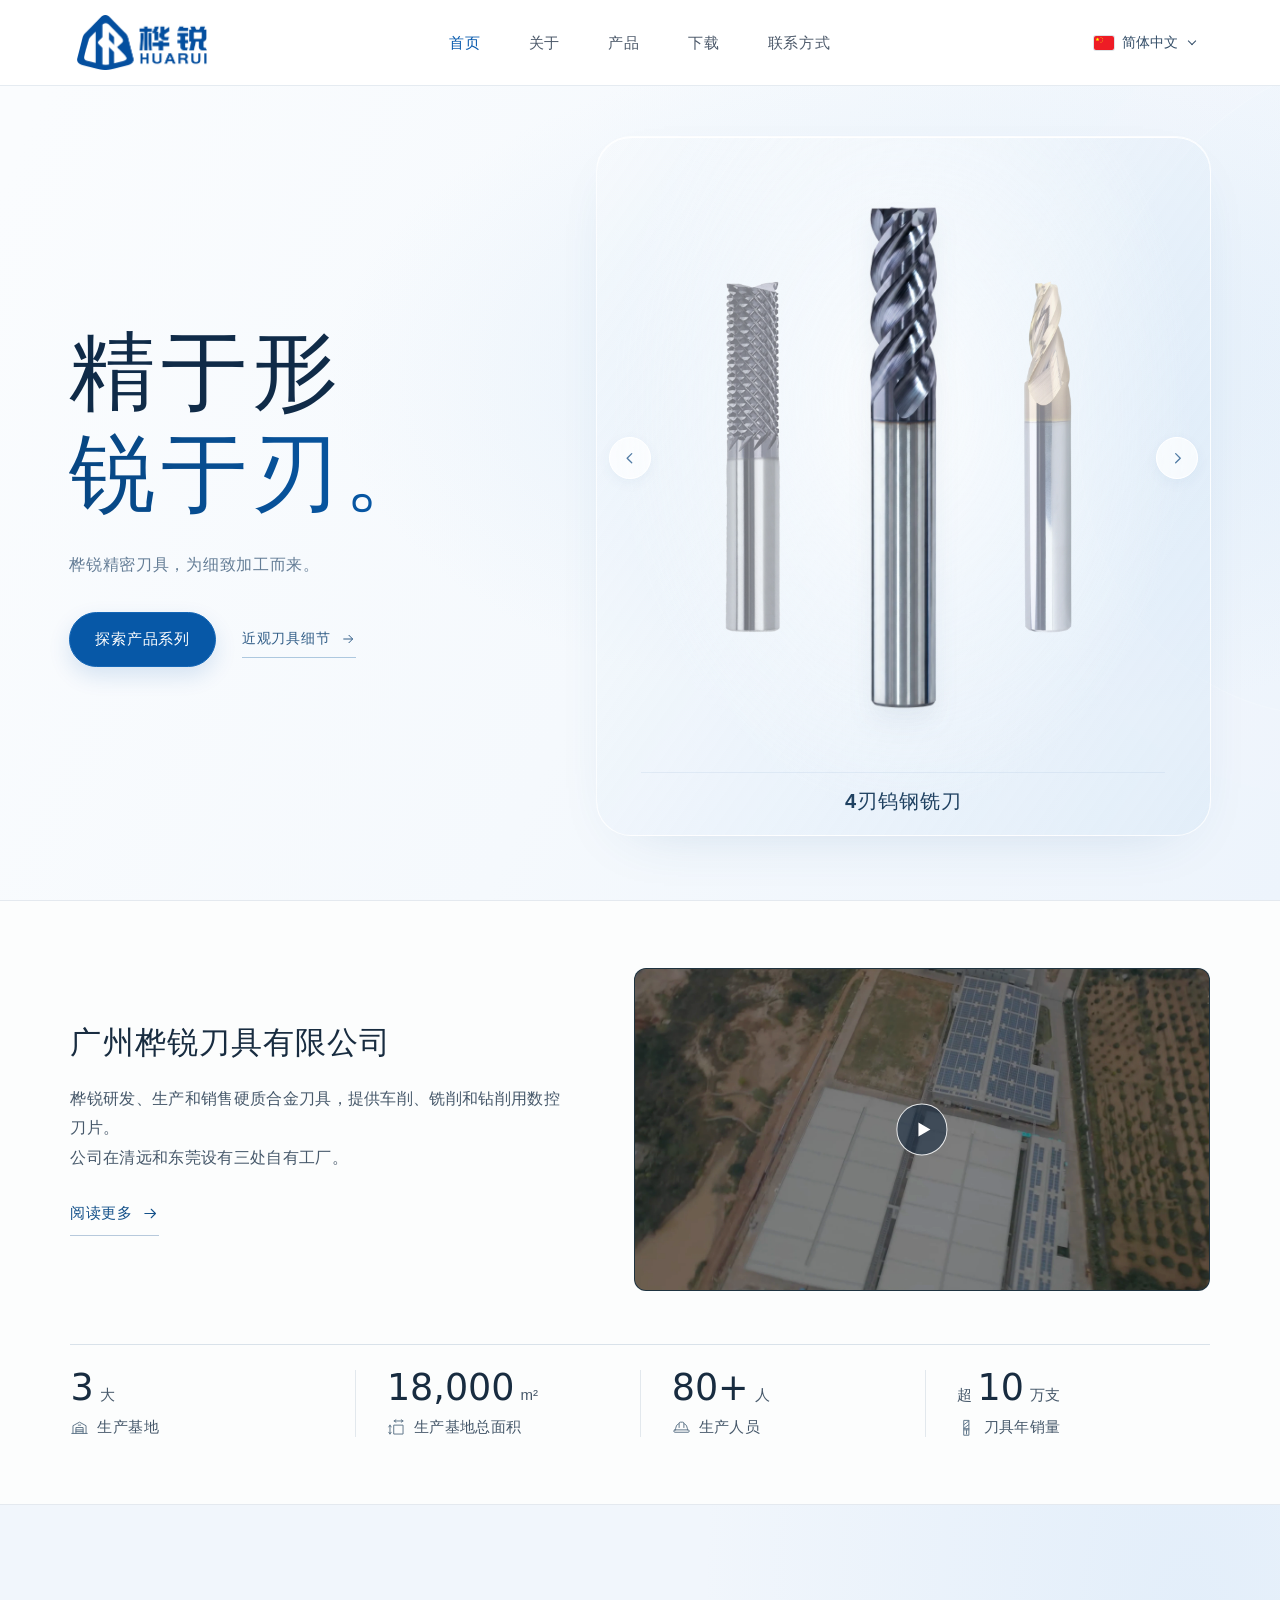
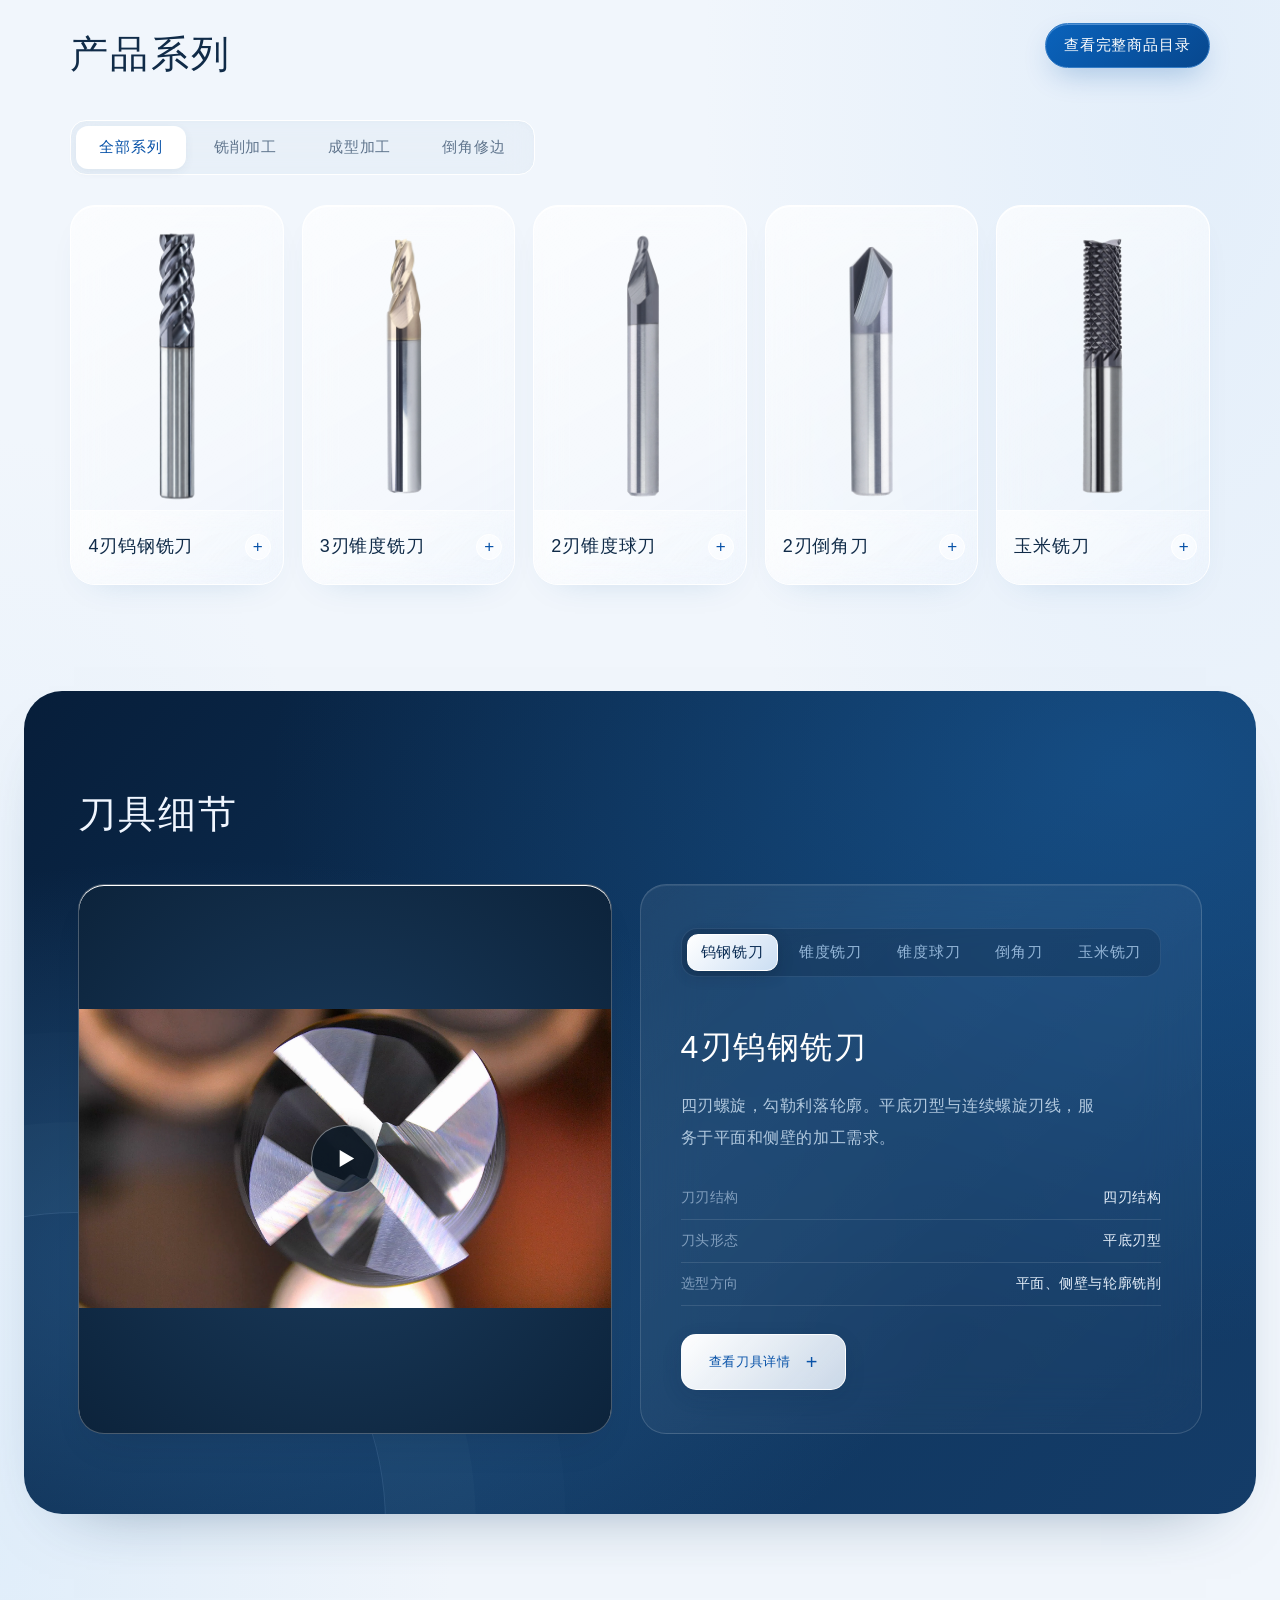
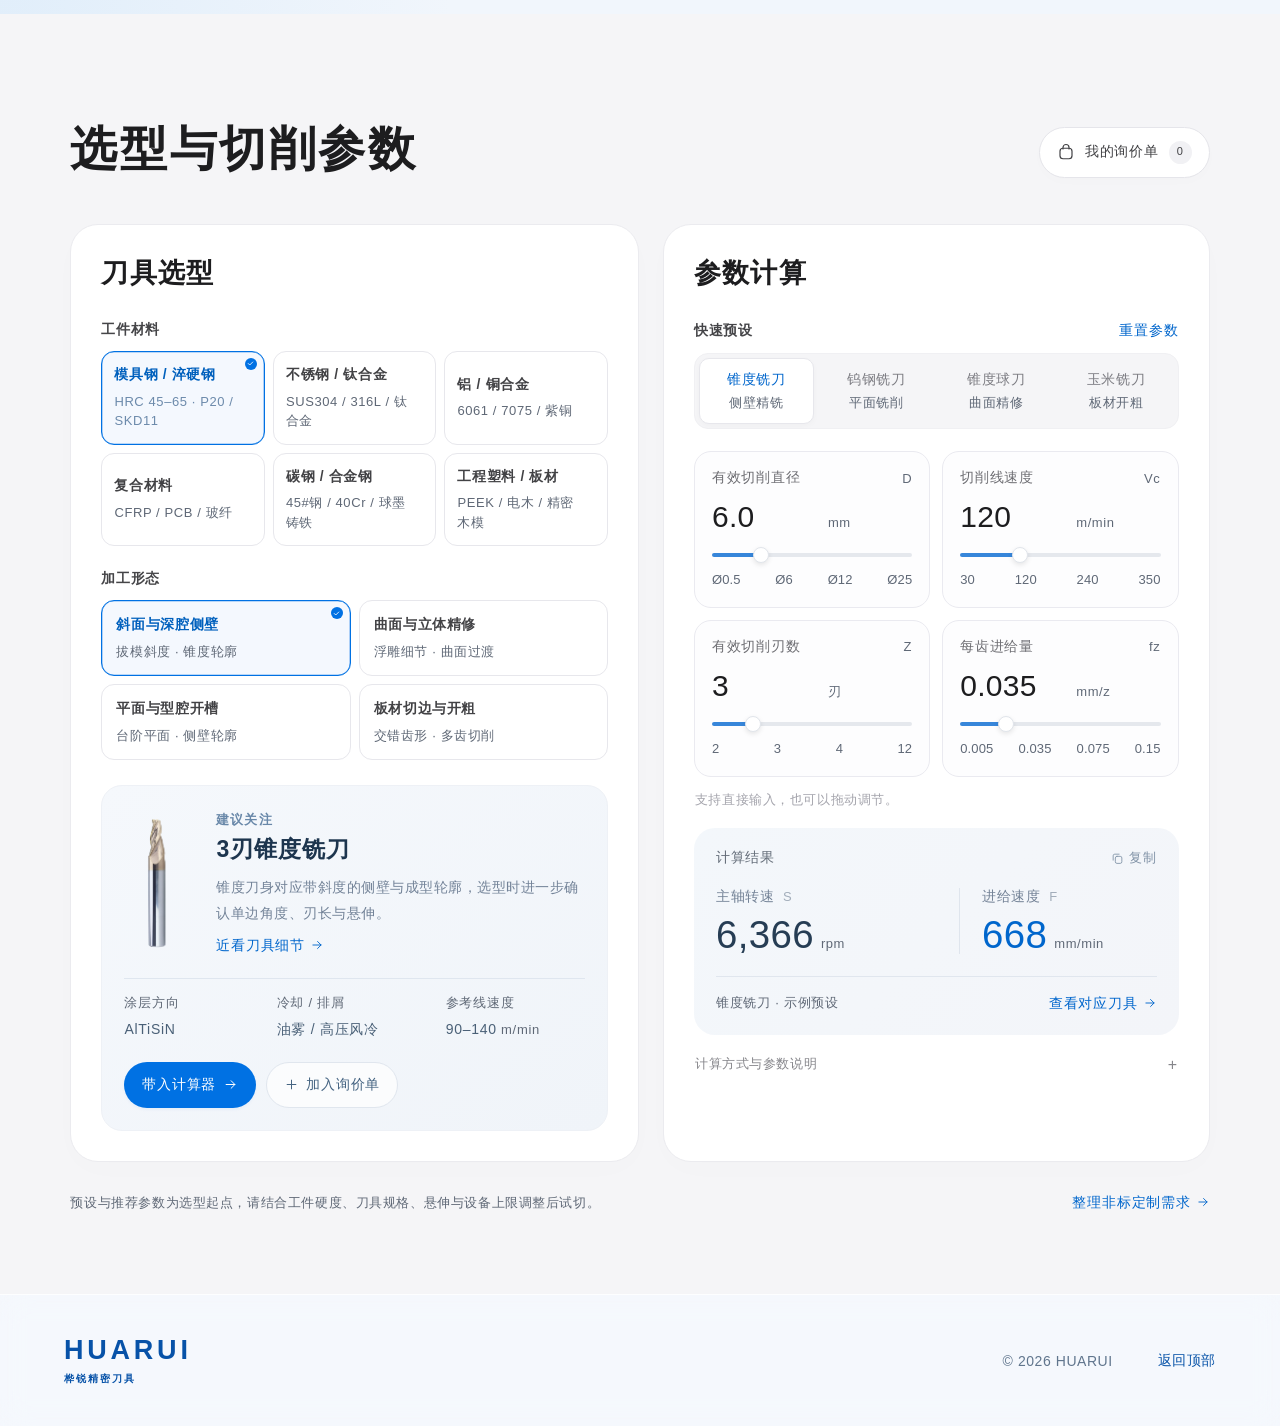
==== commit 0614213b: "Speed up page loads with optimized images and on-demand video" ====
--- a/index.html
+++ b/index.html
@@ -6,22 +6,29 @@
 <meta name="theme-color" content="#074e9e"><title>桦锐 HUARUI · 精于形，锐于刃</title>
 <link rel="icon" type="image/svg+xml" href="assets/huarui-mark.svg">
 <link rel="stylesheet" href="styles.css">
-<link rel="stylesheet" href="glass.css">
-<link rel="stylesheet" href="workbench.css">
-<link rel="stylesheet" href="interaction.css">
-<link rel="stylesheet" href="typography.css">
-<link rel="stylesheet" href="hero-carousel.css">
+<link rel="stylesheet" href="glass.css">
+<link rel="stylesheet" href="workbench.css">
+<link rel="stylesheet" href="interaction.css">
+<link rel="stylesheet" href="typography.css">
+<link rel="stylesheet" href="hero-carousel.css">
 <link rel="stylesheet" href="home-refinement.css">
-<link rel="stylesheet" href="language.css">
+<link rel="stylesheet" href="language.css">
+<script src="translations.js" defer></script>
+<script src="language.js" defer></script>
+<script src="app.js" defer></script>
+<script src="workbench.js" defer></script>
+<script src="glass.js" defer></script>
+<script src="home-refinement.js" defer></script>
+<script src="company-motion.js" defer></script>
 </head>
 <body>
 <div class="reading-progress" aria-hidden="true"></div>
 <a class="skip" href="#products">跳至产品系列</a>
-<header class="header"><div class="header-inner"><a class="brand" href="#top" aria-label="桦锐首页"><img src="assets/logo.png" alt="桦锐 HUARUI"></a><nav class="main-navigation" id="main-navigation" aria-label="主导航"><div class="nav-item"><a class="nav-link active" href="#top" aria-current="page">首页</a></div><div class="nav-item has-mega"><a class="nav-link" href="about/index.html" target="_blank" rel="noopener" aria-expanded="false" aria-controls="mega-about">关于</a><div class="mega-panel" id="mega-about" inert><div class="mega-clip"><div class="mega-inner"><div class="mega-preview"><img class="mega-logo" src="assets/logo.png" alt="桦锐 HUARUI"></div><div class="mega-links"><a href="about/index.html" target="_blank" rel="noopener">公司介绍</a><a href="about/index.html#production" target="_blank" rel="noopener">生产实力</a><a href="about/index.html#quality" target="_blank" rel="noopener">品质理念</a></div></div></div></div></div><div class="nav-item has-mega"><a class="nav-link" href="catalog/index.html" target="_blank" rel="noopener" aria-expanded="false" aria-controls="mega-products">产品</a><button class="product-category-toggle" type="button" aria-label="产品分类" aria-expanded="false" aria-controls="mega-products"><svg viewBox="0 0 24 24" aria-hidden="true"><path d="m6 9 6 6 6-6"/></svg></button><div class="mega-panel" id="mega-products" inert><div class="mega-clip"><div class="mega-inner"><div class="mega-preview"><div class="mega-tool"><img src="assets/44.png" alt="4刃钨钢铣刀"></div><div class="mega-tool secondary"><img src="assets/55.png" alt="3刃锥度铣刀"></div></div><div class="mega-links"><a href="catalog/index.html" target="_blank" rel="noopener">全部商品与规格</a><a href="catalog/index.html?category=turning" target="_blank" rel="noopener">车削刀具</a><a href="catalog/index.html?category=milling" target="_blank" rel="noopener">铣削刀具</a><a href="catalog/index.html?category=drilling" target="_blank" rel="noopener">钻削刀具</a><a href="catalog/index.html?category=threading" target="_blank" rel="noopener">螺纹加工刀具</a><a href="catalog/index.html?category=holding" target="_blank" rel="noopener">刀具夹持系统</a><a href="catalog/index.html?category=hole-finishing" target="_blank" rel="noopener">孔加工刀具</a></div></div></div></div></div><div class="nav-item"><a class="nav-link" href="#selection">下载</a></div><div class="nav-item"><a class="nav-link" href="#selection">联系方式</a></div></nav><span class="nav-language">中文</span><button class="menu-button" aria-label="打开导航" aria-controls="main-navigation" aria-expanded="false">菜单</button></div></header>
+<header class="header"><div class="header-inner"><a class="brand" href="#top" aria-label="桦锐首页"><img src="assets/logo.webp" alt="桦锐 HUARUI" decoding="async"></a><nav class="main-navigation" id="main-navigation" aria-label="主导航"><div class="nav-item"><a class="nav-link active" href="#top" aria-current="page">首页</a></div><div class="nav-item has-mega"><a class="nav-link" href="about/index.html" target="_blank" rel="noopener" aria-expanded="false" aria-controls="mega-about">关于</a><div class="mega-panel" id="mega-about" inert><div class="mega-clip"><div class="mega-inner"><div class="mega-preview"><img class="mega-logo" src="assets/logo.webp" alt="桦锐 HUARUI" loading="lazy" decoding="async"></div><div class="mega-links"><a href="about/index.html" target="_blank" rel="noopener">公司介绍</a><a href="about/index.html#production" target="_blank" rel="noopener">生产实力</a><a href="about/index.html#quality" target="_blank" rel="noopener">品质理念</a></div></div></div></div></div><div class="nav-item has-mega"><a class="nav-link" href="catalog/index.html" target="_blank" rel="noopener" aria-expanded="false" aria-controls="mega-products">产品</a><button class="product-category-toggle" type="button" aria-label="产品分类" aria-expanded="false" aria-controls="mega-products"><svg viewBox="0 0 24 24" aria-hidden="true"><path d="m6 9 6 6 6-6"/></svg></button><div class="mega-panel" id="mega-products" inert><div class="mega-clip"><div class="mega-inner"><div class="mega-preview"><div class="mega-tool"><img src="assets/44.webp" alt="4刃钨钢铣刀" loading="lazy" decoding="async"></div><div class="mega-tool secondary"><img src="assets/55.webp" alt="3刃锥度铣刀" loading="lazy" decoding="async"></div></div><div class="mega-links"><a href="catalog/index.html" target="_blank" rel="noopener">全部商品与规格</a><a href="catalog/index.html?category=turning" target="_blank" rel="noopener">车削刀具</a><a href="catalog/index.html?category=milling" target="_blank" rel="noopener">铣削刀具</a><a href="catalog/index.html?category=drilling" target="_blank" rel="noopener">钻削刀具</a><a href="catalog/index.html?category=threading" target="_blank" rel="noopener">螺纹加工刀具</a><a href="catalog/index.html?category=holding" target="_blank" rel="noopener">刀具夹持系统</a><a href="catalog/index.html?category=hole-finishing" target="_blank" rel="noopener">孔加工刀具</a></div></div></div></div></div><div class="nav-item"><a class="nav-link" href="#selection">下载</a></div><div class="nav-item"><a class="nav-link" href="#selection">联系方式</a></div></nav><span class="nav-language">中文</span><button class="menu-button" aria-label="打开导航" aria-controls="main-navigation" aria-expanded="false">菜单</button></div></header>
 <main id="top">
 <section class="hero">
 <div class="hero-copy"><h1>精于形<span>锐于刃。</span></h1><p>桦锐精密刀具，为细致加工而来。</p><div class="hero-actions"><a class="button primary" href="#products">探索产品系列</a><button type="button" class="hero-current-open">近观刀具细节 <svg viewBox="0 0 24 24" fill="none" stroke="currentColor" stroke-width="1.5"><path d="M5 12h14m-6-6 6 6-6 6"/></svg></button></div></div>
-<div class="hero-visual" aria-label="桦锐刀具实物展示"><div class="glass-orbit" aria-hidden="true"></div><div class="precision-ring ring-one"></div><div class="precision-ring ring-two"></div><div class="axis"></div><span class="visual-label">ENGINEERED FOR THE DETAIL</span><button type="button" class="hero-arrow hero-arrow-prev" aria-label="上一把刀具" aria-controls="hero-carousel-track"><svg viewBox="0 0 24 24" fill="none" stroke="currentColor" stroke-width="1.7" stroke-linecap="round" stroke-linejoin="round" aria-hidden="true"><path d="m14 6-6 6 6 6"/></svg></button><div class="hero-carousel-track" id="hero-carousel-track"><button type="button" class="carousel-tool" data-slot="left" data-index="4"><img src="assets/33.png" alt="玉米铣刀实拍" draggable="false"></button><button type="button" class="carousel-tool" data-slot="center" data-index="0"><img src="assets/44.png" alt="4刃钨钢铣刀实拍" draggable="false"></button><button type="button" class="carousel-tool" data-slot="right" data-index="1"><img src="assets/55.png" alt="3刃锥度铣刀实拍" draggable="false"></button></div><button type="button" class="hero-arrow hero-arrow-next" aria-label="下一把刀具" aria-controls="hero-carousel-track"><svg viewBox="0 0 24 24" fill="none" stroke="currentColor" stroke-width="1.7" stroke-linecap="round" stroke-linejoin="round" aria-hidden="true"><path d="m10 6 6 6-6 6"/></svg></button><p class="hero-carousel-status" aria-live="polite" aria-atomic="true"></p><div class="hero-info"><h2 class="hero-info-name">4刃钨钢铣刀</h2></div></div>
+<div class="hero-visual" aria-label="桦锐刀具实物展示"><div class="glass-orbit" aria-hidden="true"></div><div class="precision-ring ring-one"></div><div class="precision-ring ring-two"></div><div class="axis"></div><span class="visual-label">ENGINEERED FOR THE DETAIL</span><button type="button" class="hero-arrow hero-arrow-prev" aria-label="上一把刀具" aria-controls="hero-carousel-track"><svg viewBox="0 0 24 24" fill="none" stroke="currentColor" stroke-width="1.7" stroke-linecap="round" stroke-linejoin="round" aria-hidden="true"><path d="m14 6-6 6 6 6"/></svg></button><div class="hero-carousel-track" id="hero-carousel-track"><button type="button" class="carousel-tool" data-slot="left" data-index="4"><img src="assets/33.webp" alt="玉米铣刀实拍" draggable="false" decoding="async"></button><button type="button" class="carousel-tool" data-slot="center" data-index="0"><img src="assets/44.webp" alt="4刃钨钢铣刀实拍" draggable="false" decoding="async" fetchpriority="high"></button><button type="button" class="carousel-tool" data-slot="right" data-index="1"><img src="assets/55.webp" alt="3刃锥度铣刀实拍" draggable="false" decoding="async"></button></div><button type="button" class="hero-arrow hero-arrow-next" aria-label="下一把刀具" aria-controls="hero-carousel-track"><svg viewBox="0 0 24 24" fill="none" stroke="currentColor" stroke-width="1.7" stroke-linecap="round" stroke-linejoin="round" aria-hidden="true"><path d="m10 6 6 6-6 6"/></svg></button><p class="hero-carousel-status" aria-live="polite" aria-atomic="true"></p><div class="hero-info"><h2 class="hero-info-name">4刃钨钢铣刀</h2></div></div>
 </section>
 <section class="company-section" id="company" aria-labelledby="company-title">
   <div class="company-inner">
@@ -32,7 +39,7 @@
     </div>
     <div class="company-media" id="factory-video" data-company-reveal="right">
       <button class="company-video-cover" type="button" aria-label="播放桦锐工厂视频" aria-haspopup="dialog">
-        <img src="assets/video/factory-poster-hd.jpg" width="2560" height="1440" alt="" loading="lazy" decoding="async">
+        <img src="assets/video/factory-poster-hd.webp" width="2560" height="1440" alt="" loading="lazy" decoding="async">
         <span class="company-video-play" aria-hidden="true"><svg viewBox="0 0 24 24"><path d="M8 5v14l12-7z"/></svg></span>
       </button>
     </div>
@@ -63,18 +70,11 @@
 <dialog id="product-dialog" aria-labelledby="dialog-title"></dialog>
 <dialog class="factory-dialog" id="factory-dialog" aria-label="桦锐工厂视频">
   <div class="video-player" role="group" aria-label="工厂视频播放器">
-    <video data-src="assets/video/factory-4k.mp4" poster="assets/video/factory-poster-hd.jpg" playsinline preload="none" disablepictureinpicture></video>
+    <video data-src="assets/video/factory-4k.mp4" data-poster="assets/video/factory-poster-hd.webp" playsinline preload="none" disablepictureinpicture></video>
   </div>
   <button class="factory-dialog-close" type="button" aria-label="关闭工厂视频" autofocus>
     <svg viewBox="0 0 24 24" aria-hidden="true"><path d="m6 6 12 12M6 18 18 6"/></svg>
   </button>
 </dialog>
-<script src="translations.js"></script>
-<script src="language.js"></script>
-<script src="app.js"></script>
-<script src="workbench.js"></script>
-<script src="glass.js"></script>
-<script src="home-refinement.js"></script>
-<script src="company-motion.js"></script>
 </body></html>
 
